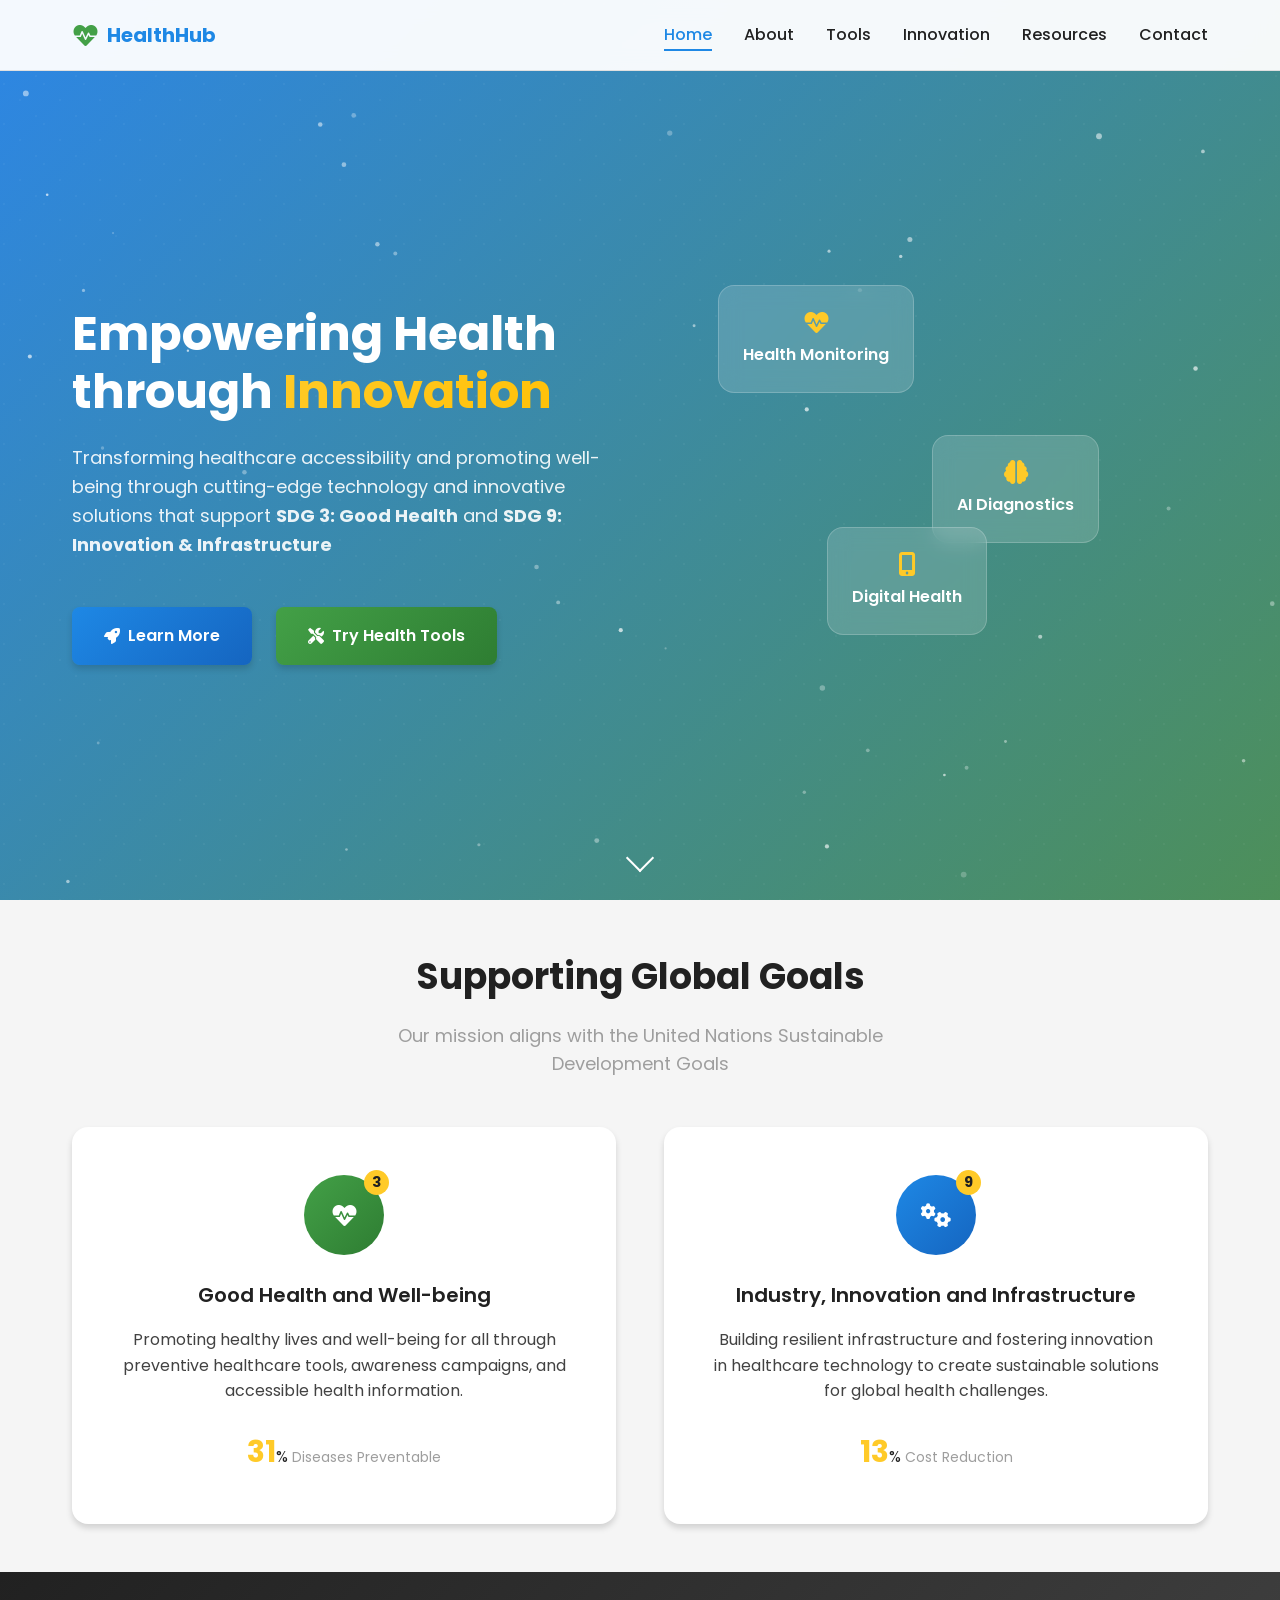
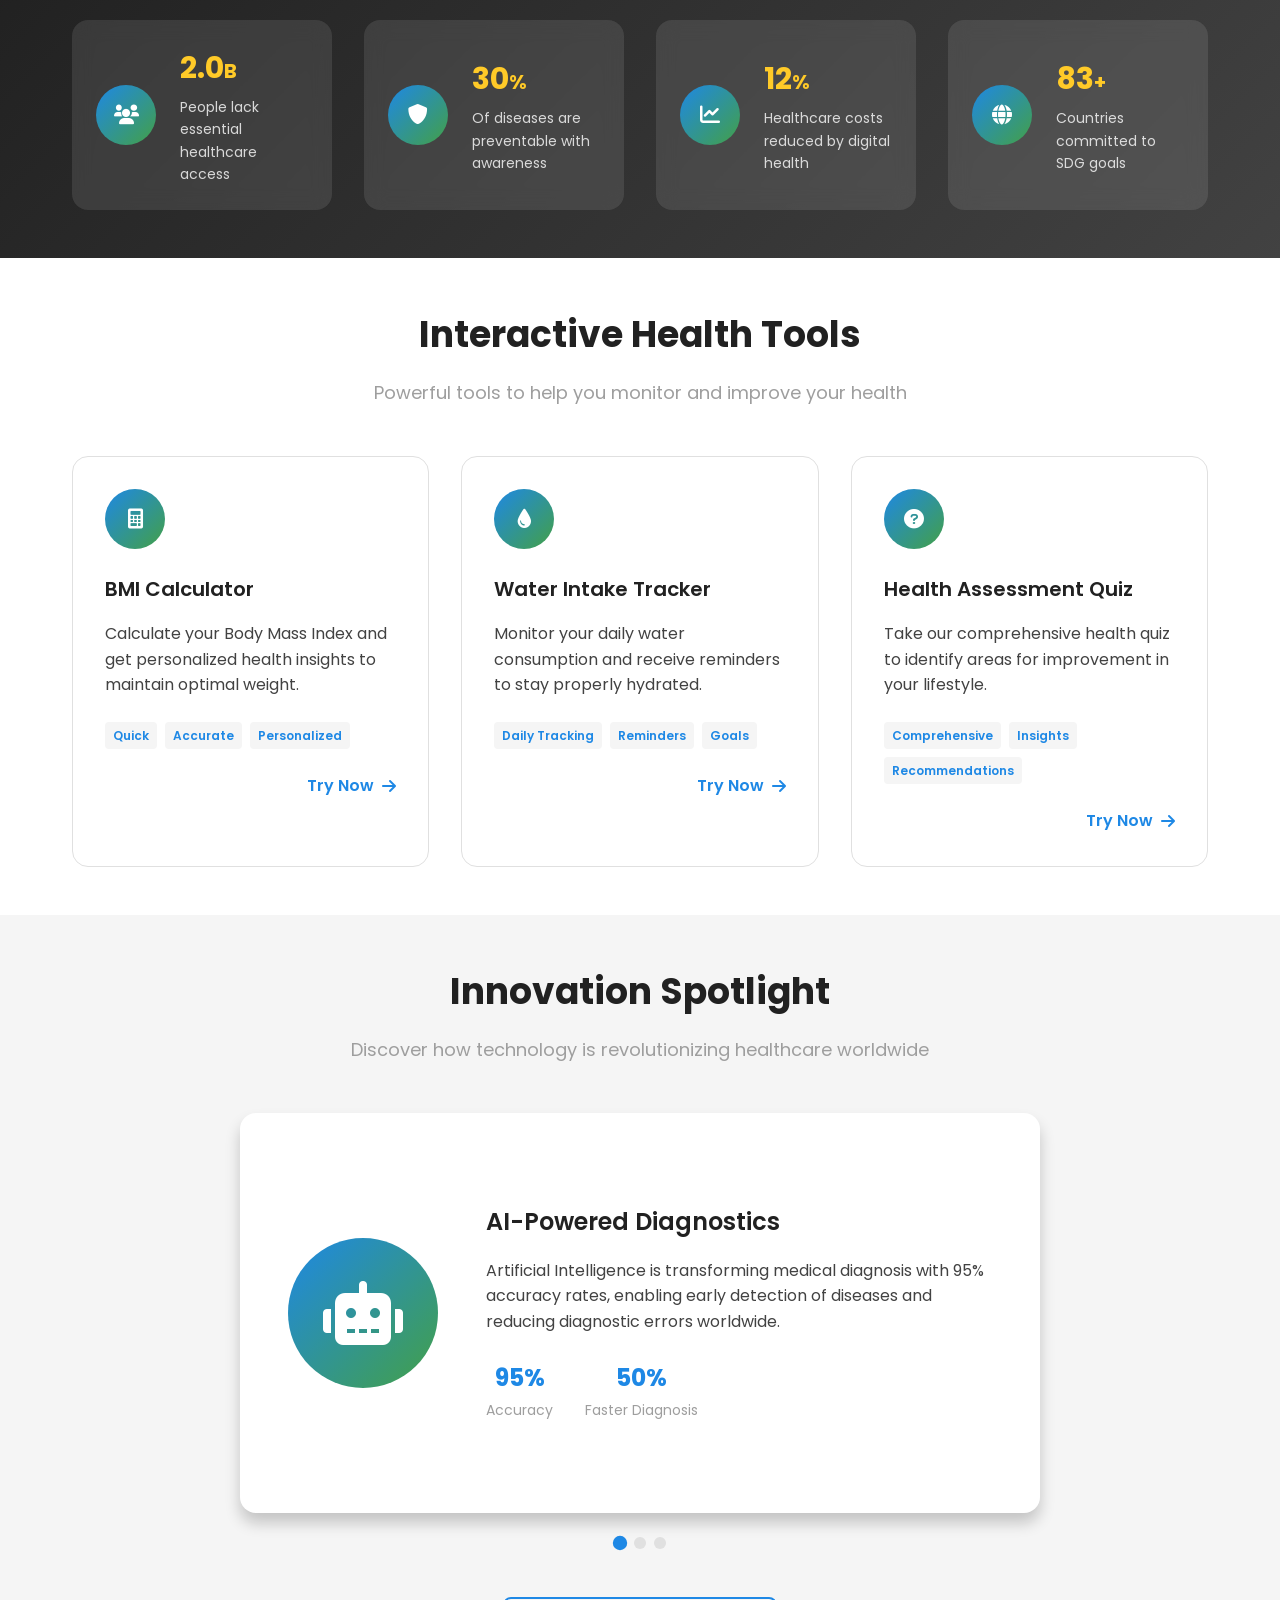
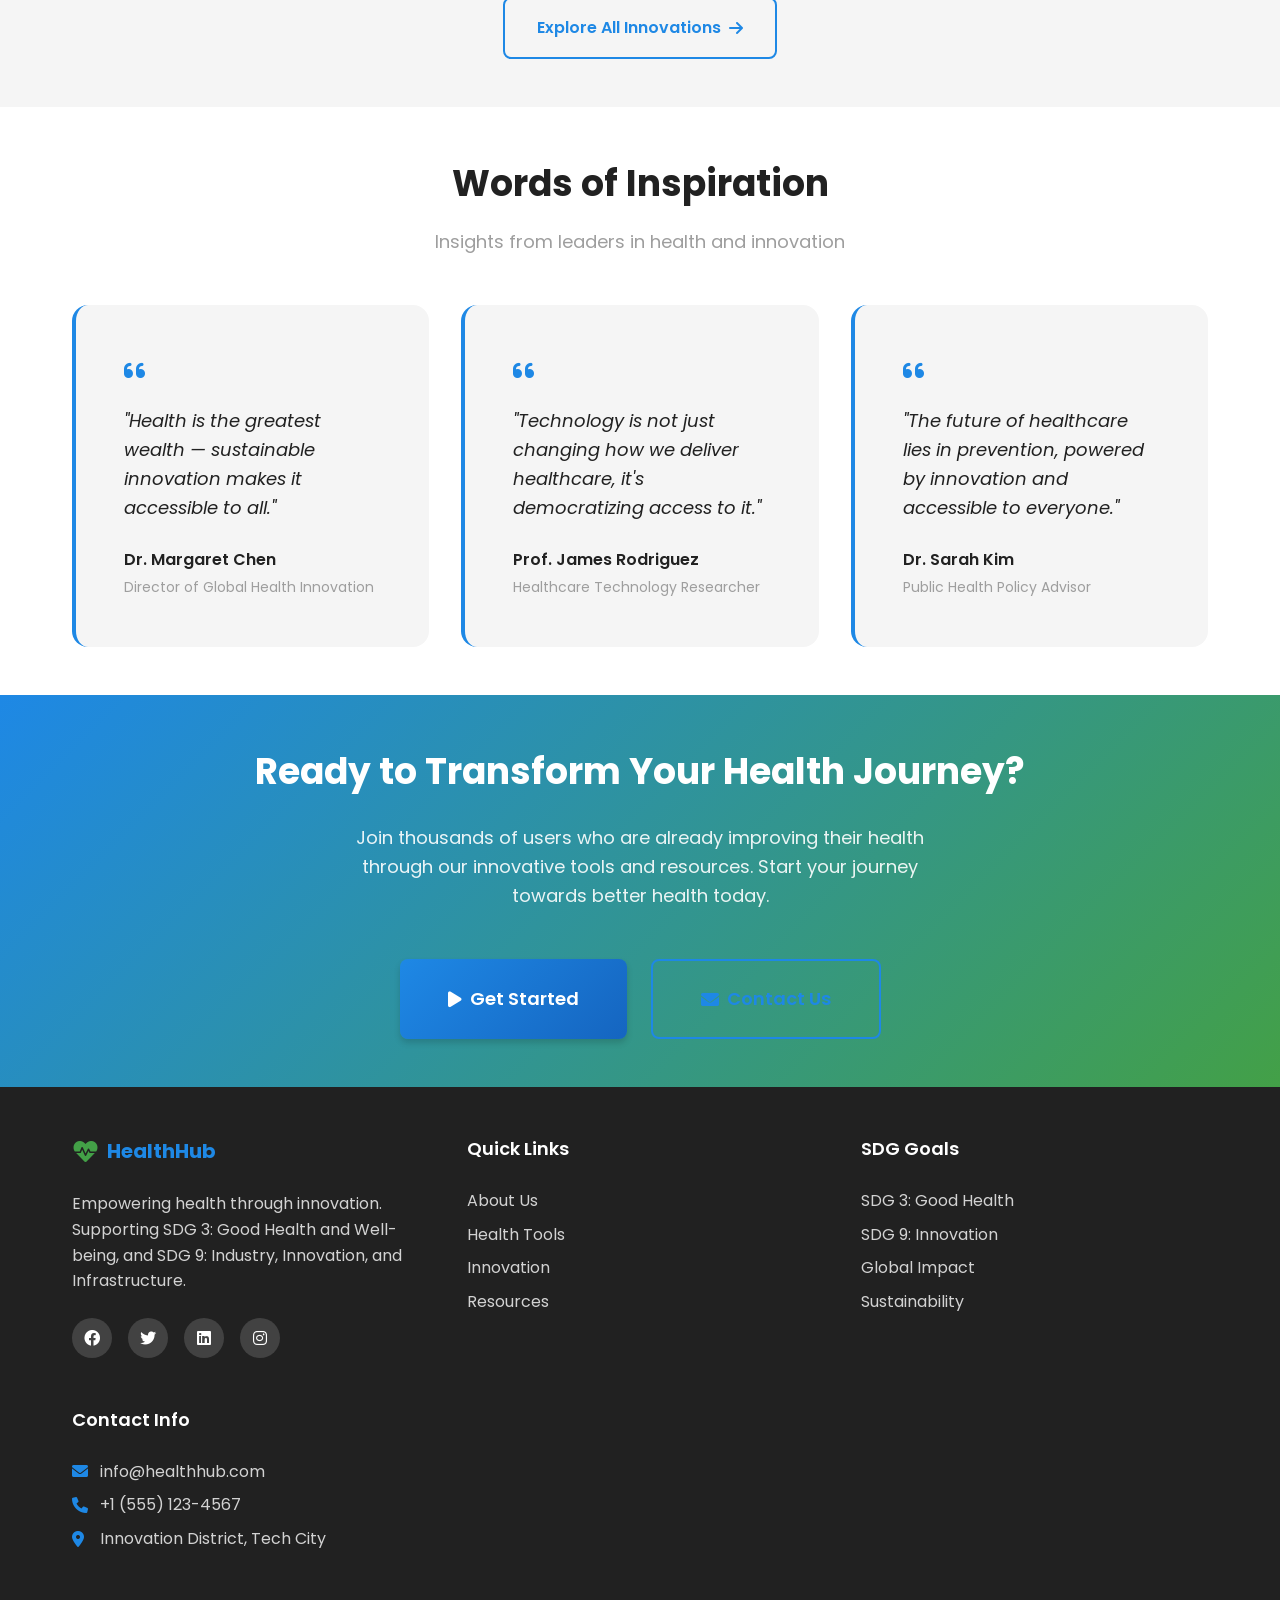
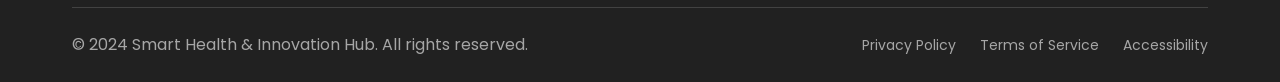
==== index.html @ a835297a "initial commit" ====
<!DOCTYPE html>
<html lang="en">
<head>
    <meta charset="UTF-8">
    <meta name="viewport" content="width=device-width, initial-scale=1.0">
    <title>Smart Health & Innovation Hub - Empowering Health through Innovation</title>
    <link rel="stylesheet" href="style.css">
    <link href="https://fonts.googleapis.com/css2?family=Poppins:wght@300;400;600;700&family=Roboto:wght@300;400;500&display=swap" rel="stylesheet">
    <link rel="stylesheet" href="https://cdnjs.cloudflare.com/ajax/libs/font-awesome/6.0.0/css/all.min.css">
</head>
<body>
    <!-- Navigation -->
    <nav class="navbar" id="navbar">
        <div class="nav-container">
            <div class="nav-logo">
                <i class="fas fa-heartbeat"></i>
                <span>HealthHub</span>
            </div>
            <ul class="nav-menu" id="nav-menu">
                <li><a href="#home" class="nav-link active">Home</a></li>
                <li><a href="about.html" class="nav-link">About</a></li>
                <li><a href="tools.html" class="nav-link">Tools</a></li>
                <li><a href="innovation.html" class="nav-link">Innovation</a></li>
                <li><a href="resources.html" class="nav-link">Resources</a></li>
                <li><a href="contact.html" class="nav-link">Contact</a></li>
            </ul>
            <div class="hamburger" id="hamburger">
                <span></span>
                <span></span>
                <span></span>
            </div>
        </div>
    </nav>

    <!-- Hero Section -->
    <section class="hero" id="home">
        <div class="hero-background">
            <div class="hero-overlay"></div>
        </div>
        <div class="hero-content">
            <div class="container">
                <div class="hero-text">
                    <h1 class="hero-title">
                        <span class="title-line">Empowering Health</span>
                        <span class="title-line">through <span class="highlight">Innovation</span></span>
                    </h1>
                    <p class="hero-subtitle">
                        Transforming healthcare accessibility and promoting well-being through 
                        cutting-edge technology and innovative solutions that support 
                        <strong>SDG 3: Good Health</strong> and <strong>SDG 9: Innovation & Infrastructure</strong>
                    </p>
                    <div class="hero-buttons">
                        <a href="about.html" class="btn btn-primary">
                            <i class="fas fa-rocket"></i>
                            Learn More
                        </a>
                        <a href="tools.html" class="btn btn-secondary">
                            <i class="fas fa-tools"></i>
                            Try Health Tools
                        </a>
                    </div>
                </div>
                <div class="hero-visual">
                    <div class="floating-card card-1">
                        <i class="fas fa-heartbeat"></i>
                        <span>Health Monitoring</span>
                    </div>
                    <div class="floating-card card-2">
                        <i class="fas fa-brain"></i>
                        <span>AI Diagnostics</span>
                    </div>
                    <div class="floating-card card-3">
                        <i class="fas fa-mobile-alt"></i>
                        <span>Digital Health</span>
                    </div>
                </div>
            </div>
        </div>
        <div class="scroll-indicator">
            <div class="scroll-arrow"></div>
        </div>
    </section>

    <!-- SDG Highlight Section -->
    <section class="sdg-section">
        <div class="container">
            <div class="section-header">
                <h2 class="section-title">Supporting Global Goals</h2>
                <p class="section-subtitle">Our mission aligns with the United Nations Sustainable Development Goals</p>
            </div>
            <div class="sdg-grid">
                <div class="sdg-card" data-aos="fade-up">
                    <div class="sdg-icon sdg-3">
                        <i class="fas fa-heartbeat"></i>
                        <span class="sdg-number">3</span>
                    </div>
                    <h3>Good Health and Well-being</h3>
                    <p>Promoting healthy lives and well-being for all through preventive healthcare tools, awareness campaigns, and accessible health information.</p>
                    <div class="sdg-stats">
                        <div class="stat">
                            <span class="stat-number" data-target="70">0</span>%
                            <span class="stat-label">Diseases Preventable</span>
                        </div>
                    </div>
                </div>
                <div class="sdg-card" data-aos="fade-up" data-aos-delay="200">
                    <div class="sdg-icon sdg-9">
                        <i class="fas fa-cogs"></i>
                        <span class="sdg-number">9</span>
                    </div>
                    <h3>Industry, Innovation and Infrastructure</h3>
                    <p>Building resilient infrastructure and fostering innovation in healthcare technology to create sustainable solutions for global health challenges.</p>
                    <div class="sdg-stats">
                        <div class="stat">
                            <span class="stat-number" data-target="30">0</span>%
                            <span class="stat-label">Cost Reduction</span>
                        </div>
                    </div>
                </div>
            </div>
        </div>
    </section>

    <!-- Quick Stats Section -->
    <section class="stats-section">
        <div class="container">
            <div class="stats-grid">
                <div class="stat-item" data-aos="zoom-in">
                    <div class="stat-icon">
                        <i class="fas fa-users"></i>
                    </div>
                    <div class="stat-content">
                        <span class="stat-number" data-target="4.5">0</span><span class="stat-unit">B</span>
                        <p class="stat-description">People lack essential healthcare access</p>
                    </div>
                </div>
                <div class="stat-item" data-aos="zoom-in" data-aos-delay="100">
                    <div class="stat-icon">
                        <i class="fas fa-shield-alt"></i>
                    </div>
                    <div class="stat-content">
                        <span class="stat-number" data-target="70">0</span><span class="stat-unit">%</span>
                        <p class="stat-description">Of diseases are preventable with awareness</p>
                    </div>
                </div>
                <div class="stat-item" data-aos="zoom-in" data-aos-delay="200">
                    <div class="stat-icon">
                        <i class="fas fa-chart-line"></i>
                    </div>
                    <div class="stat-content">
                        <span class="stat-number" data-target="30">0</span><span class="stat-unit">%</span>
                        <p class="stat-description">Healthcare costs reduced by digital health</p>
                    </div>
                </div>
                <div class="stat-item" data-aos="zoom-in" data-aos-delay="300">
                    <div class="stat-icon">
                        <i class="fas fa-globe"></i>
                    </div>
                    <div class="stat-content">
                        <span class="stat-number" data-target="195">0</span><span class="stat-unit">+</span>
                        <p class="stat-description">Countries committed to SDG goals</p>
                    </div>
                </div>
            </div>
        </div>
    </section>

    <!-- Health Tools Preview -->
    <section class="tools-preview">
        <div class="container">
            <div class="section-header">
                <h2 class="section-title">Interactive Health Tools</h2>
                <p class="section-subtitle">Powerful tools to help you monitor and improve your health</p>
            </div>
            <div class="tools-grid">
                <div class="tool-card" data-aos="fade-up">
                    <div class="tool-icon">
                        <i class="fas fa-calculator"></i>
                    </div>
                    <div class="tool-content">
                        <h3>BMI Calculator</h3>
                        <p>Calculate your Body Mass Index and get personalized health insights to maintain optimal weight.</p>
                        <div class="tool-features">
                            <span class="feature-tag">Quick</span>
                            <span class="feature-tag">Accurate</span>
                            <span class="feature-tag">Personalized</span>
                        </div>
                    </div>
                    <div class="tool-action">
                        <a href="tools.html#bmi" class="btn-tool">Try Now <i class="fas fa-arrow-right"></i></a>
                    </div>
                </div>
                <div class="tool-card" data-aos="fade-up" data-aos-delay="200">
                    <div class="tool-icon">
                        <i class="fas fa-tint"></i>
                    </div>
                    <div class="tool-content">
                        <h3>Water Intake Tracker</h3>
                        <p>Monitor your daily water consumption and receive reminders to stay properly hydrated.</p>
                        <div class="tool-features">
                            <span class="feature-tag">Daily Tracking</span>
                            <span class="feature-tag">Reminders</span>
                            <span class="feature-tag">Goals</span>
                        </div>
                    </div>
                    <div class="tool-action">
                        <a href="tools.html#water" class="btn-tool">Try Now <i class="fas fa-arrow-right"></i></a>
                    </div>
                </div>
                <div class="tool-card" data-aos="fade-up" data-aos-delay="400">
                    <div class="tool-icon">
                        <i class="fas fa-question-circle"></i>
                    </div>
                    <div class="tool-content">
                        <h3>Health Assessment Quiz</h3>
                        <p>Take our comprehensive health quiz to identify areas for improvement in your lifestyle.</p>
                        <div class="tool-features">
                            <span class="feature-tag">Comprehensive</span>
                            <span class="feature-tag">Insights</span>
                            <span class="feature-tag">Recommendations</span>
                        </div>
                    </div>
                    <div class="tool-action">
                        <a href="tools.html#quiz" class="btn-tool">Try Now <i class="fas fa-arrow-right"></i></a>
                    </div>
                </div>
            </div>
        </div>
    </section>

    <!-- Innovation Spotlight -->
    <section class="innovation-spotlight">
        <div class="container">
            <div class="section-header">
                <h2 class="section-title">Innovation Spotlight</h2>
                <p class="section-subtitle">Discover how technology is revolutionizing healthcare worldwide</p>
            </div>
            <div class="innovation-slider">
                <div class="slider-container">
                    <div class="innovation-slide active" data-slide="0">
                        <div class="slide-content">
                            <div class="slide-image">
                                <i class="fas fa-robot"></i>
                            </div>
                            <div class="slide-text">
                                <h3>AI-Powered Diagnostics</h3>
                                <p>Artificial Intelligence is transforming medical diagnosis with 95% accuracy rates, enabling early detection of diseases and reducing diagnostic errors worldwide.</p>
                                <div class="slide-stats">
                                    <div class="slide-stat">
                                        <span>95%</span>
                                        <label>Accuracy</label>
                                    </div>
                                    <div class="slide-stat">
                                        <span>50%</span>
                                        <label>Faster Diagnosis</label>
                                    </div>
                                </div>
                            </div>
                        </div>
                    </div>
                    <div class="innovation-slide" data-slide="1">
                        <div class="slide-content">
                            <div class="slide-image">
                                <i class="fas fa-heartbeat"></i>
                            </div>
                            <div class="slide-text">
                                <h3>Wearable Health Technology</h3>
                                <p>Smart wearables monitor vital signs 24/7, providing real-time health data and enabling preventive care through continuous monitoring and alerts.</p>
                                <div class="slide-stats">
                                    <div class="slide-stat">
                                        <span>24/7</span>
                                        <label>Monitoring</label>
                                    </div>
                                    <div class="slide-stat">
                                        <span>40%</span>
                                        <label>Early Detection</label>
                                    </div>
                                </div>
                            </div>
                        </div>
                    </div>
                    <div class="innovation-slide" data-slide="2">
                        <div class="slide-content">
                            <div class="slide-image">
                                <i class="fas fa-hospital"></i>
                            </div>
                            <div class="slide-text">
                                <h3>Smart Hospital Systems</h3>
                                <p>IoT-enabled hospitals optimize patient care, reduce wait times by 60%, and improve resource allocation through intelligent automation and data analytics.</p>
                                <div class="slide-stats">
                                    <div class="slide-stat">
                                        <span>60%</span>
                                        <label>Reduced Wait Time</label>
                                    </div>
                                    <div class="slide-stat">
                                        <span>35%</span>
                                        <label>Better Efficiency</label>
                                    </div>
                                </div>
                            </div>
                        </div>
                    </div>
                </div>
                <div class="slider-controls">
                    <button class="slider-btn active" data-slide="0"></button>
                    <button class="slider-btn" data-slide="1"></button>
                    <button class="slider-btn" data-slide="2"></button>
                </div>
            </div>
            <div class="innovation-cta">
                <a href="innovation.html" class="btn btn-outline">
                    Explore All Innovations <i class="fas fa-arrow-right"></i>
                </a>
            </div>
        </div>
    </section>

    <!-- Testimonials Section -->
    <section class="testimonials">
        <div class="container">
            <div class="section-header">
                <h2 class="section-title">Words of Inspiration</h2>
                <p class="section-subtitle">Insights from leaders in health and innovation</p>
            </div>
            <div class="testimonials-grid">
                <div class="testimonial-card" data-aos="fade-up">
                    <div class="quote-icon">
                        <i class="fas fa-quote-left"></i>
                    </div>
                    <blockquote>
                        "Health is the greatest wealth — sustainable innovation makes it accessible to all."
                    </blockquote>
                    <div class="author">
                        <div class="author-info">
                            <h4>Dr. Margaret Chen</h4>
                            <p>Director of Global Health Innovation</p>
                        </div>
                    </div>
                </div>
                <div class="testimonial-card" data-aos="fade-up" data-aos-delay="200">
                    <div class="quote-icon">
                        <i class="fas fa-quote-left"></i>
                    </div>
                    <blockquote>
                        "Technology is not just changing how we deliver healthcare, it's democratizing access to it."
                    </blockquote>
                    <div class="author">
                        <div class="author-info">
                            <h4>Prof. James Rodriguez</h4>
                            <p>Healthcare Technology Researcher</p>
                        </div>
                    </div>
                </div>
                <div class="testimonial-card" data-aos="fade-up" data-aos-delay="400">
                    <div class="quote-icon">
                        <i class="fas fa-quote-left"></i>
                    </div>
                    <blockquote>
                        "The future of healthcare lies in prevention, powered by innovation and accessible to everyone."
                    </blockquote>
                    <div class="author">
                        <div class="author-info">
                            <h4>Dr. Sarah Kim</h4>
                            <p>Public Health Policy Advisor</p>
                        </div>
                    </div>
                </div>
            </div>
        </div>
    </section>

    <!-- Call to Action Section -->
    <section class="cta-section">
        <div class="container">
            <div class="cta-content">
                <h2>Ready to Transform Your Health Journey?</h2>
                <p>Join thousands of users who are already improving their health through our innovative tools and resources. Start your journey towards better health today.</p>
                <div class="cta-buttons">
                    <a href="tools.html" class="btn btn-primary btn-lg">
                        <i class="fas fa-play"></i>
                        Get Started
                    </a>
                    <a href="contact.html" class="btn btn-outline btn-lg">
                        <i class="fas fa-envelope"></i>
                        Contact Us
                    </a>
                </div>
            </div>
        </div>
    </section>

    <!-- Footer -->
    <footer class="footer">
        <div class="container">
            <div class="footer-content">
                <div class="footer-section">
                    <div class="footer-logo">
                        <i class="fas fa-heartbeat"></i>
                        <span>HealthHub</span>
                    </div>
                    <p class="footer-description">
                        Empowering health through innovation. Supporting SDG 3: Good Health and Well-being, 
                        and SDG 9: Industry, Innovation, and Infrastructure.
                    </p>
                    <div class="social-links">
                        <a href="#" class="social-link"><i class="fab fa-facebook"></i></a>
                        <a href="#" class="social-link"><i class="fab fa-twitter"></i></a>
                        <a href="#" class="social-link"><i class="fab fa-linkedin"></i></a>
                        <a href="#" class="social-link"><i class="fab fa-instagram"></i></a>
                    </div>
                </div>
                <div class="footer-section">
                    <h3>Quick Links</h3>
                    <ul class="footer-links">
                        <li><a href="about.html">About Us</a></li>
                        <li><a href="tools.html">Health Tools</a></li>
                        <li><a href="innovation.html">Innovation</a></li>
                        <li><a href="resources.html">Resources</a></li>
                    </ul>
                </div>
                <div class="footer-section">
                    <h3>SDG Goals</h3>
                    <ul class="footer-links">
                        <li><a href="#">SDG 3: Good Health</a></li>
                        <li><a href="#">SDG 9: Innovation</a></li>
                        <li><a href="#">Global Impact</a></li>
                        <li><a href="#">Sustainability</a></li>
                    </ul>
                </div>
                <div class="footer-section">
                    <h3>Contact Info</h3>
                    <div class="contact-info">
                        <p><i class="fas fa-envelope"></i> info@healthhub.com</p>
                        <p><i class="fas fa-phone"></i> +1 (555) 123-4567</p>
                        <p><i class="fas fa-map-marker-alt"></i> Innovation District, Tech City</p>
                    </div>
                </div>
            </div>
            <div class="footer-bottom">
                <div class="footer-bottom-content">
                    <p>&copy; 2024 Smart Health & Innovation Hub. All rights reserved.</p>
                    <div class="footer-bottom-links">
                        <a href="#">Privacy Policy</a>
                        <a href="#">Terms of Service</a>
                        <a href="#">Accessibility</a>
                    </div>
                </div>
            </div>
        </div>
    </footer>

    <script src="script.js"></script>
</body>
</html>
---- style.css ----
:root {
  /* Colors */
  --color-primary: #1e88e5;   
  --color-secondary: #43a047; 
  --color-accent: #ffca28;    
  --color-dark: #212121;      
  --color-light: #f5f5f5;     
  --color-white: #ffffff;
  --color-gray: #9e9e9e;
  --color-gray-light: #e0e0e0;
  --color-gray-dark: #424242;

  /* Typography */
  --font-primary: 'Poppins', sans-serif;
  --font-secondary: 'Roboto', sans-serif;

  /* Font Sizes */
  --text-xs: 0.75rem;
  --text-sm: 0.875rem;
  --text-base: 1rem;
  --text-lg: 1.125rem;
  --text-xl: 1.25rem;
  --text-2xl: 1.5rem;
  --text-3xl: 1.875rem;
  --text-4xl: 2.25rem;
  --text-5xl: 3rem;

  /* Spacing */
  --space-xs: 0.25rem;
  --space-sm: 0.5rem;
  --space-md: 1rem;
  --space-lg: 1.5rem;
  --space-xl: 2rem;
  --space-2xl: 3rem;

  /* Radius */
  --radius-sm: 4px;
  --radius-md: 8px;
  --radius-lg: 16px;
  --radius-full: 50%;

  /* Shadows */
  --shadow-sm: 0 1px 3px rgba(0, 0, 0, 0.1);
  --shadow-md: 0 4px 6px rgba(0, 0, 0, 0.15);
  --shadow-lg: 0 10px 15px rgba(0, 0, 0, 0.2);
  --shadow-xl: 0 20px 25px rgba(0, 0, 0, 0.25);

  /* Transitions */
  --transition-fast: 0.2s ease-in-out;
  --transition-slow: 0.4s ease-in-out;

  /* Container Width */
  --container-width: 1200px;
}

* {
  margin: 0;
  padding: 0;
  box-sizing: border-box;
}

body {
  font-family: var(--font-primary);
  font-size: var(--text-base);
  line-height: 1.6;
  color: var(--color-dark);
  overflow-x: hidden;
}

.container {
  max-width: var(--container-width);
  margin: 0 auto;
  padding: 0 var(--space-xl);
}

/* Utility Classes */
.btn {
  display: inline-flex;
  align-items: center;
  gap: var(--space-sm);
  padding: var(--space-md) var(--space-xl);
  border: none;
  border-radius: var(--radius-md);
  font-family: var(--font-primary);
  font-weight: 600;
  text-decoration: none;
  cursor: pointer;
  transition: all var(--transition-fast);
  position: relative;
  overflow: hidden;
}

.btn::before {
  content: '';
  position: absolute;
  top: 0;
  left: -100%;
  width: 100%;
  height: 100%;
  background: linear-gradient(90deg, transparent, rgba(255, 255, 255, 0.2), transparent);
  transition: left 0.6s;
}

.btn:hover::before {
  left: 100%;
}

.btn-primary {
  background: linear-gradient(135deg, var(--color-primary), #1565c0);
  color: var(--color-white);
  box-shadow: var(--shadow-md);
}

.btn-primary:hover {
  transform: translateY(-2px);
  box-shadow: var(--shadow-lg);
}

.btn-secondary {
  background: linear-gradient(135deg, var(--color-secondary), #2e7d32);
  color: var(--color-white);
  box-shadow: var(--shadow-md);
}

.btn-secondary:hover {
  transform: translateY(-2px);
  box-shadow: var(--shadow-lg);
}

.btn-outline {
  background: transparent;
  color: var(--color-primary);
  border: 2px solid var(--color-primary);
}

.btn-outline:hover {
  background: var(--color-primary);
  color: var(--color-white);
  transform: translateY(-2px);
}

.btn-lg {
  padding: var(--space-lg) var(--space-2xl);
  font-size: var(--text-lg);
}

/* Navigation */
.navbar {
  position: fixed;
  top: 0;
  left: 0;
  width: 100%;
  background: rgba(255, 255, 255, 0.95);
  backdrop-filter: blur(10px);
  border-bottom: 1px solid var(--color-gray-light);
  z-index: 1000;
  transition: all var(--transition-fast);
}

.navbar.scrolled {
  background: rgba(255, 255, 255, 0.98);
  box-shadow: var(--shadow-sm);
}

.nav-container {
  max-width: var(--container-width);
  margin: 0 auto;
  padding: 0 var(--space-xl);
  display: flex;
  justify-content: space-between;
  align-items: center;
  height: 70px;
}

.nav-logo {
  display: flex;
  align-items: center;
  gap: var(--space-sm);
  font-size: var(--text-xl);
  font-weight: 700;
  color: var(--color-primary);
}

.nav-logo i {
  font-size: var(--text-2xl);
  color: var(--color-secondary);
}

.nav-menu {
  display: flex;
  list-style: none;
  gap: var(--space-xl);
}

.nav-link {
  text-decoration: none;
  color: var(--color-dark);
  font-weight: 500;
  position: relative;
  transition: color var(--transition-fast);
}

.nav-link::after {
  content: '';
  position: absolute;
  bottom: -5px;
  left: 0;
  width: 0;
  height: 2px;
  background: var(--color-primary);
  transition: width var(--transition-fast);
}

.nav-link:hover,
.nav-link.active {
  color: var(--color-primary);
}

.nav-link:hover::after,
.nav-link.active::after {
  width: 100%;
}

.hamburger {
  display: none;
  flex-direction: column;
  cursor: pointer;
  gap: 4px;
}

.hamburger span {
  width: 25px;
  height: 3px;
  background: var(--color-dark);
  transition: all var(--transition-fast);
}

/* Hero Section */
.hero {
  position: relative;
  min-height: 100vh;
  display: flex;
  align-items: center;
  overflow: hidden;
}

.hero-background {
  position: absolute;
  top: 0;
  left: 0;
  width: 100%;
  height: 100%;
  background: linear-gradient(135deg, #667eea 0%, #764ba2 100%);
  z-index: -2;
}

.hero-background::after {
  content: '';
  position: absolute;
  top: 0;
  left: 0;
  width: 100%;
  height: 100%;
  background: url('data:image/svg+xml,<svg width="40" height="40" viewBox="0 0 40 40" xmlns="http://www.w3.org/2000/svg"><g fill="rgba(255,255,255,0.05)" fill-rule="evenodd"><circle cx="4" cy="4" r="1"/><circle cx="20" cy="20" r="1"/><circle cx="36" cy="36" r="1"/></g></svg>');
}

.hero-overlay {
  position: absolute;
  top: 0;
  left: 0;
  width: 100%;
  height: 100%;
  background: linear-gradient(135deg, rgba(30, 136, 229, 0.8), rgba(67, 160, 71, 0.8));
  z-index: -1;
}

.hero-content {
  width: 100%;
  padding-top: 70px;
}

.hero-content .container {
  display: grid;
  grid-template-columns: 1fr 1fr;
  gap: var(--space-2xl);
  align-items: center;
}

.hero-title {
  font-size: var(--text-5xl);
  font-weight: 700;
  color: var(--color-white);
  margin-bottom: var(--space-lg);
  line-height: 1.2;
}

.title-line {
  display: block;
  opacity: 0;
  animation: slideInUp 0.8s ease-out forwards;
}

.title-line:nth-child(2) {
  animation-delay: 0.3s;
}

.highlight {
  background: linear-gradient(135deg, var(--color-accent), #ffc107);
  -webkit-background-clip: text;
  -webkit-text-fill-color: transparent;
  background-clip: text;
}

.hero-subtitle {
  font-size: var(--text-lg);
  color: rgba(255, 255, 255, 0.9);
  margin-bottom: var(--space-2xl);
  opacity: 0;
  animation: slideInUp 0.8s ease-out 0.6s forwards;
}

.hero-buttons {
  display: flex;
  gap: var(--space-lg);
  opacity: 0;
  animation: slideInUp 0.8s ease-out 0.9s forwards;
}

.hero-visual {
  position: relative;
  height: 500px;
}

.floating-card {
  position: absolute;
  background: rgba(255, 255, 255, 0.15);
  backdrop-filter: blur(10px);
  border: 1px solid rgba(255, 255, 255, 0.2);
  border-radius: var(--radius-lg);
  padding: var(--space-lg);
  display: flex;
  flex-direction: column;
  align-items: center;
  gap: var(--space-sm);
  color: var(--color-white);
  font-weight: 600;
  animation: float 3s ease-in-out infinite;
}

.floating-card i {
  font-size: var(--text-2xl);
  color: var(--color-accent);
}

.card-1 {
  top: 10%;
  left: 10%;
  animation-delay: 0s;
}

.card-2 {
  top: 40%;
  right: 20%;
  animation-delay: 1s;
}

.card-3 {
  bottom: 20%;
  left: 30%;
  animation-delay: 2s;
}

.scroll-indicator {
  position: absolute;
  bottom: var(--space-xl);
  left: 50%;
  transform: translateX(-50%);
  animation: bounce 2s infinite;
}

.scroll-arrow {
  width: 20px;
  height: 20px;
  border: 2px solid var(--color-white);
  border-top: none;
  border-left: none;
  transform: rotate(45deg);
}

/* Section Styles */
.section-header {
  text-align: center;
  margin-bottom: var(--space-2xl);
}

.section-title {
  font-size: var(--text-4xl);
  font-weight: 700;
  color: var(--color-dark);
  margin-bottom: var(--space-md);
}

.section-subtitle {
  font-size: var(--text-lg);
  color: var(--color-gray);
  max-width: 600px;
  margin: 0 auto;
}

/* SDG Section */
.sdg-section {
  padding: var(--space-2xl) 0;
  background: var(--color-light);
}

.sdg-grid {
  display: grid;
  grid-template-columns: repeat(auto-fit, minmax(400px, 1fr));
  gap: var(--space-2xl);
}

.sdg-card {
  background: var(--color-white);
  padding: var(--space-2xl);
  border-radius: var(--radius-lg);
  box-shadow: var(--shadow-md);
  text-align: center;
  transition: all var(--transition-fast);
}

.sdg-card:hover {
  transform: translateY(-5px);
  box-shadow: var(--shadow-lg);
}

.sdg-icon {
  position: relative;
  width: 80px;
  height: 80px;
  margin: 0 auto var(--space-lg);
  border-radius: var(--radius-full);
  display: flex;
  align-items: center;
  justify-content: center;
  font-size: var(--text-2xl);
  color: var(--color-white);
}

.sdg-3 {
  background: linear-gradient(135deg, var(--color-secondary), #2e7d32);
}

.sdg-9 {
  background: linear-gradient(135deg, var(--color-primary), #1565c0);
}

.sdg-number {
  position: absolute;
  top: -5px;
  right: -5px;
  background: var(--color-accent);
  color: var(--color-dark);
  width: 25px;
  height: 25px;
  border-radius: var(--radius-full);
  display: flex;
  align-items: center;
  justify-content: center;
  font-size: var(--text-sm);
  font-weight: 700;
}

.sdg-card h3 {
  font-size: var(--text-xl);
  font-weight: 600;
  margin-bottom: var(--space-md);
  color: var(--color-dark);
}

.sdg-card p {
  color: var(--color-gray-dark);
  margin-bottom: var(--space-lg);
}

.sdg-stats {
  display: flex;
  justify-content: center;
}

.stat {
  text-align: center;
}

.stat-number {
  display: block;
  font-size: var(--text-3xl);
  font-weight: 700;
  color: var(--color-primary);
}

.stat-label {
  font-size: var(--text-sm);
  color: var(--color-gray);
}

/* Stats Section */
.stats-section {
  padding: var(--space-2xl) 0;
  background: linear-gradient(135deg, var(--color-dark), var(--color-gray-dark));
  color: var(--color-white);
}

.stats-grid {
  display: grid;
  grid-template-columns: repeat(auto-fit, minmax(250px, 1fr));
  gap: var(--space-xl);
}

.stat-item {
  display: flex;
  align-items: center;
  gap: var(--space-lg);
  padding: var(--space-lg);
  background: rgba(255, 255, 255, 0.1);
  border-radius: var(--radius-lg);
  backdrop-filter: blur(10px);
}

.stat-icon {
  width: 60px;
  height: 60px;
  background: linear-gradient(135deg, var(--color-primary), var(--color-secondary));
  border-radius: var(--radius-full);
  display: flex;
  align-items: center;
  justify-content: center;
  font-size: var(--text-xl);
  color: var(--color-white);
}

.stat-content {
  flex: 1;
}

.stat-number {
  font-size: var(--text-3xl);
  font-weight: 700;
  color: var(--color-accent);
  display: inline-block;
}

.stat-unit {
  font-size: var(--text-xl);
  font-weight: 700;
  color: var(--color-accent);
}

.stat-description {
  font-size: var(--text-sm);
  color: rgba(255, 255, 255, 0.8);
  margin-top: var(--space-xs);
}

/* Tools Preview */
.tools-preview {
  padding: var(--space-2xl) 0;
  background: var(--color-white);
}

.tools-grid {
  display: grid;
  grid-template-columns: repeat(auto-fit, minmax(350px, 1fr));
  gap: var(--space-xl);
}

.tool-card {
  background: var(--color-white);
  border: 1px solid var(--color-gray-light);
  border-radius: var(--radius-lg);
  padding: var(--space-xl);
  transition: all var(--transition-fast);
  position: relative;
  overflow: hidden;
}

.tool-card::before {
  content: '';
  position: absolute;
  top: 0;
  left: -100%;
  width: 100%;
  height: 4px;
  background: linear-gradient(135deg, var(--color-primary), var(--color-secondary));
  transition: left var(--transition-slow);
}

.tool-card:hover::before {
  left: 0;
}

.tool-card:hover {
  transform: translateY(-5px);
  box-shadow: var(--shadow-lg);
  border-color: var(--color-primary);
}

.tool-icon {
  width: 60px;
  height: 60px;
  background: linear-gradient(135deg, var(--color-primary), var(--color-secondary));
  border-radius: var(--radius-full);
  display: flex;
  align-items: center;
  justify-content: center;
  font-size: var(--text-xl);
  color: var(--color-white);
  margin-bottom: var(--space-lg);
}

.tool-content h3 {
  font-size: var(--text-xl);
  font-weight: 600;
  margin-bottom: var(--space-md);
  color: var(--color-dark);
}

.tool-content p {
  color: var(--color-gray-dark);
  margin-bottom: var(--space-lg);
  line-height: 1.6;
}

.tool-features {
  display: flex;
  flex-wrap: wrap;
  gap: var(--space-sm);
  margin-bottom: var(--space-lg);
}

.feature-tag {
  background: var(--color-light);
  color: var(--color-primary);
  padding: var(--space-xs) var(--space-sm);
  border-radius: var(--radius-sm);
  font-size: var(--text-xs);
  font-weight: 600;
}

.tool-action {
  display: flex;
  justify-content: flex-end;
}

.btn-tool {
  background: transparent;
  color: var(--color-primary);
  border: none;
  font-weight: 600;
  cursor: pointer;
  text-decoration: none;
  display: flex;
  align-items: center;
  gap: var(--space-sm);
  transition: all var(--transition-fast);
}

.btn-tool:hover {
  color: var(--color-secondary);
  transform: translateX(5px);
}

/* Innovation Spotlight */
.innovation-spotlight {
  padding: var(--space-2xl) 0;
  background: var(--color-light);
}

.innovation-slider {
  max-width: 800px;
  margin: 0 auto;
  position: relative;
}

.slider-container {
  position: relative;
  height: 400px;
  overflow: hidden;
  border-radius: var(--radius-lg);
  background: var(--color-white);
  box-shadow: var(--shadow-lg);
}

.innovation-slide {
  position: absolute;
  top: 0;
  left: 0;
  width: 100%;
  height: 100%;
  opacity: 0;
  transform: translateX(100%);
  transition: all var(--transition-slow);
  padding: var(--space-2xl);
}

.innovation-slide.active {
  opacity: 1;
  transform: translateX(0);
}

.slide-content {
  display: flex;
  align-items: center;
  gap: var(--space-2xl);
  height: 100%;
}

.slide-image {
  width: 150px;
  height: 150px;
  background: linear-gradient(135deg, var(--color-primary), var(--color-secondary));
  border-radius: var(--radius-full);
  display: flex;
  align-items: center;
  justify-content: center;
  font-size: 4rem;
  color: var(--color-white);
  flex-shrink: 0;
}

.slide-text {
  flex: 1;
}

.slide-text h3 {
  font-size: var(--text-2xl);
  font-weight: 600;
  margin-bottom: var(--space-md);
  color: var(--color-dark);
}

.slide-text p {
  color: var(--color-gray-dark);
  margin-bottom: var(--space-lg);
  line-height: 1.6;
}

.slide-stats {
  display: flex;
  gap: var(--space-xl);
}

.slide-stat {
  text-align: center;
}

.slide-stat span {
  display: block;
  font-size: var(--text-2xl);
  font-weight: 700;
  color: var(--color-primary);
}

.slide-stat label {
  font-size: var(--text-sm);
  color: var(--color-gray);
}

.slider-controls {
  display: flex;
  justify-content: center;
  gap: var(--space-sm);
  margin-top: var(--space-lg);
}

.slider-btn {
  width: 12px;
  height: 12px;
  border: none;
  border-radius: var(--radius-full);
  background: var(--color-gray-light);
  cursor: pointer;
  transition: all var(--transition-fast);
}

.slider-btn.active {
  background: var(--color-primary);
  transform: scale(1.2);
}

.innovation-cta {
  text-align: center;
  margin-top: var(--space-2xl);
}

/* Testimonials */
.testimonials {
  padding: var(--space-2xl) 0;
  background: var(--color-white);
}

.testimonials-grid {
  display: grid;
  grid-template-columns: repeat(auto-fit, minmax(350px, 1fr));
  gap: var(--space-xl);
}

.testimonial-card {
  background: var(--color-light);
  padding: var(--space-2xl);
  border-radius: var(--radius-lg);
  position: relative;
  border-left: 4px solid var(--color-primary);
}

.quote-icon {
  color: var(--color-primary);
  font-size: var(--text-2xl);
  margin-bottom: var(--space-md);
}

.testimonial-card blockquote {
  font-size: var(--text-lg);
  font-style: italic;
  color: var(--color-dark);
  margin-bottom: var(--space-lg);
  line-height: 1.6;
}

.author {
  display: flex;
  align-items: center;
  gap: var(--space-md);
}

.author-info h4 {
  font-size: var(--text-base);
  font-weight: 600;
  color: var(--color-dark);
  margin-bottom: var(--space-xs);
}

.author-info p {
  font-size: var(--text-sm);
  color: var(--color-gray);
}

/* CTA Section */
.cta-section {
  padding: var(--space-2xl) 0;
  background: linear-gradient(135deg, var(--color-primary), var(--color-secondary));
  color: var(--color-white);
  text-align: center;
}

.cta-content h2 {
  font-size: var(--text-4xl);
  font-weight: 700;
  margin-bottom: var(--space-lg);
}

.cta-content p {
  font-size: var(--text-lg);
  margin-bottom: var(--space-2xl);
  max-width: 600px;
  margin-left: auto;
  margin-right: auto;
  opacity: 0.9;
}

.cta-buttons {
  display: flex;
  justify-content: center;
  gap: var(--space-lg);
  flex-wrap: wrap;
}

/* Footer */
.footer {
  background: var(--color-dark);
  color: var(--color-white);
  padding: var(--space-2xl) 0 var(--space-lg) 0;
}

.footer-content {
  display: grid;
  grid-template-columns: repeat(auto-fit, minmax(250px, 1fr));
  gap: var(--space-2xl);
  margin-bottom: var(--space-2xl);
}

.footer-section h3 {
  font-size: var(--text-lg);
  font-weight: 600;
  margin-bottom: var(--space-lg);
  color: var(--color-white);
}

.footer-logo {
  display: flex;
  align-items: center;
  gap: var(--space-sm);
  font-size: var(--text-xl);
  font-weight: 700;
  color: var(--color-primary);
  margin-bottom: var(--space-lg);
}

.footer-logo i {
  font-size: var(--text-2xl);
  color: var(--color-secondary);
}

.footer-description {
  color: rgba(255, 255, 255, 0.8);
  margin-bottom: var(--space-lg);
  line-height: 1.6;
}

.social-links {
  display: flex;
  gap: var(--space-md);
}

.social-link {
  width: 40px;
  height: 40px;
  background: var(--color-gray-dark);
  border-radius: var(--radius-full);
  display: flex;
  align-items: center;
  justify-content: center;
  color: var(--color-white);
  text-decoration: none;
  transition: all var(--transition-fast);
}

.social-link:hover {
  background: var(--color-primary);
  transform: translateY(-2px);
}

.footer-links {
  list-style: none;
}

.footer-links li {
  margin-bottom: var(--space-sm);
}

.footer-links a {
  color: rgba(255, 255, 255, 0.8);
  text-decoration: none;
  transition: color var(--transition-fast);
}

.footer-links a:hover {
  color: var(--color-primary);
}

.contact-info p {
  display: flex;
  align-items: center;
  gap: var(--space-sm);
  color: rgba(255, 255, 255, 0.8);
  margin-bottom: var(--space-sm);
}

.contact-info i {
  color: var(--color-primary);
  width: 20px;
}

.footer-bottom {
  border-top: 1px solid var(--color-gray-dark);
  padding-top: var(--space-lg);
}

.footer-bottom-content {
  display: flex;
  justify-content: space-between;
  align-items: center;
  flex-wrap: wrap;
  gap: var(--space-lg);
}

.footer-bottom p {
  color: rgba(255, 255, 255, 0.6);
}

.footer-bottom-links {
  display: flex;
  gap: var(--space-lg);
}

.footer-bottom-links a {
  color: rgba(255, 255, 255, 0.6);
  text-decoration: none;
  font-size: var(--text-sm);
  transition: color var(--transition-fast);
}

.footer-bottom-links a:hover {
  color: var(--color-primary);
}

/* Animations */
@keyframes slideInUp {
  from {
    opacity: 0;
    transform: translateY(30px);
  }
  to {
    opacity: 1;
    transform: translateY(0);
  }
}

@keyframes float {
  0%, 100% {
    transform: translateY(0px);
  }
  50% {
    transform: translateY(-20px);
  }
}

@keyframes bounce {
  0%, 20%, 50%, 80%, 100% {
    transform: translateY(0) translateX(-50%);
  }
  40% {
    transform: translateY(-10px) translateX(-50%);
  }
  60% {
    transform: translateY(-5px) translateX(-50%);
  }
}

@keyframes fadeInUp {
  from {
    opacity: 0;
    transform: translateY(50px);
  }
  to {
    opacity: 1;
    transform: translateY(0);
  }
}

@keyframes zoomIn {
  from {
    opacity: 0;
    transform: scale(0.8);
  }
  to {
    opacity: 1;
    transform: scale(1);
  }
}

/* AOS Animations */
[data-aos="fade-up"] {
  opacity: 0;
  transform: translateY(50px);
  transition: all 0.8s ease;
}

[data-aos="fade-up"].aos-animate {
  opacity: 1;
  transform: translateY(0);
}

[data-aos="zoom-in"] {
  opacity: 0;
  transform: scale(0.8);
  transition: all 0.8s ease;
}

[data-aos="zoom-in"].aos-animate {
  opacity: 1;
  transform: scale(1);
}

/* Responsive Design */
@media (max-width: 768px) {
  .container {
    padding: 0 var(--space-lg);
  }

  .hamburger {
    display: flex;
  }

  .nav-menu {
    position: fixed;
    top: 70px;
    left: -100%;
    width: 100%;
    height: calc(100vh - 70px);
    background: var(--color-white);
    flex-direction: column;
    justify-content: flex-start;
    padding: var(--space-2xl);
    gap: var(--space-lg);
    transition: left var(--transition-fast);
    box-shadow: var(--shadow-md);
  }

  .nav-menu.active {
    left: 0;
  }

  .hamburger.active span:nth-child(1) {
    transform: rotate(45deg) translate(5px, 5px);
  }

  .hamburger.active span:nth-child(2) {
    opacity: 0;
  }

  .hamburger.active span:nth-child(3) {
    transform: rotate(-45deg) translate(7px, -6px);
  }

  .hero-content .container {
    grid-template-columns: 1fr;
    text-align: center;
  }

  .hero-title {
    font-size: var(--text-4xl);
  }

  .hero-buttons {
    flex-direction: column;
    align-items: center;
  }

  .hero-visual {
    height: 300px;
    order: -1;
  }

  .section-title {
    font-size: var(--text-3xl);
  }

  .sdg-grid {
    grid-template-columns: 1fr;
  }

  .stats-grid {
    grid-template-columns: 1fr;
  }

  .tools-grid {
    grid-template-columns: 1fr;
  }

  .testimonials-grid {
    grid-template-columns: 1fr;
  }

  .slide-content {
    flex-direction: column;
    text-align: center;
    gap: var(--space-lg);
  }

  .slide-image {
    width: 100px;
    height: 100px;
    font-size: 3rem;
  }

  .cta-buttons {
    flex-direction: column;
    align-items: center;
  }

  .footer-bottom-content {
    flex-direction: column;
    text-align: center;
  }
}

@media (max-width: 480px) {
  .hero-title {
    font-size: var(--text-3xl);
  }

  .section-title {
    font-size: var(--text-2xl);
  }

  .btn {
    padding: var(--space-sm) var(--space-lg);
  }

  .btn-lg {
    padding: var(--space-md) var(--space-xl);
    font-size: var(--text-base);
  }
}
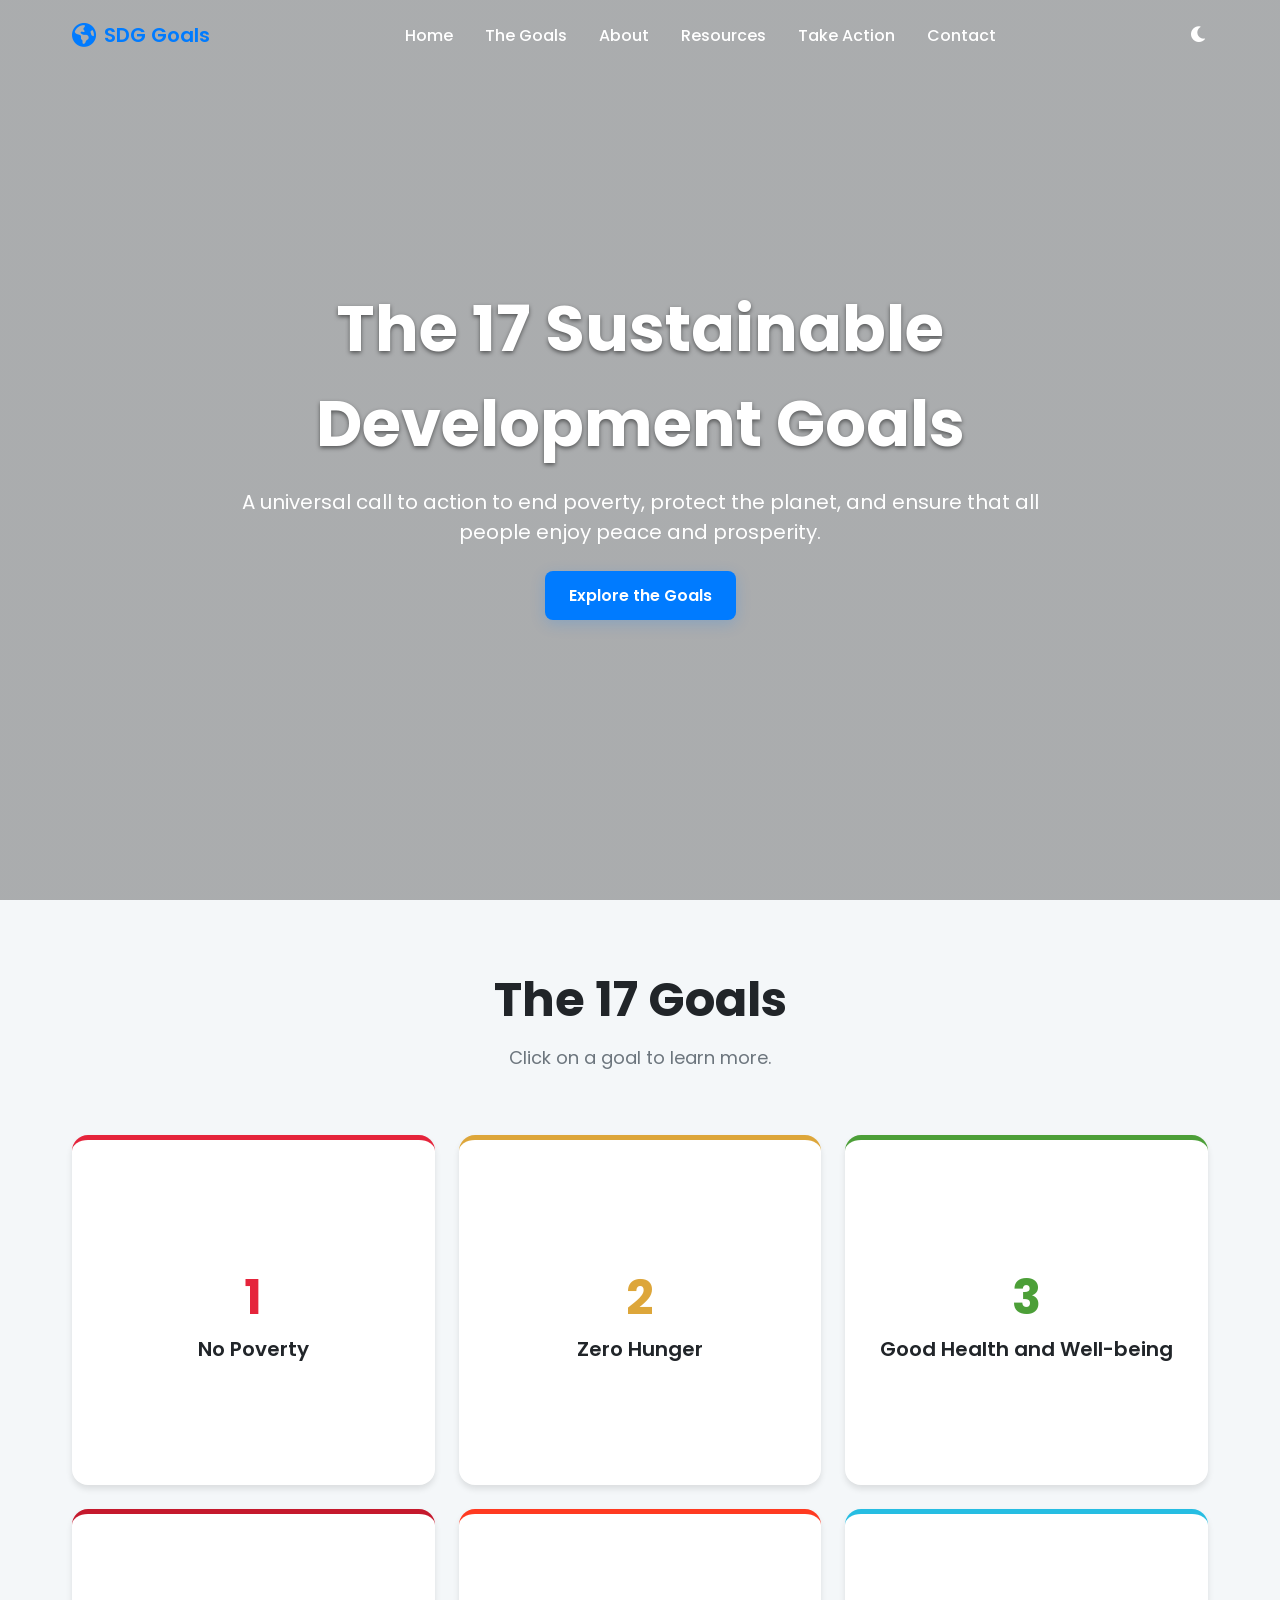
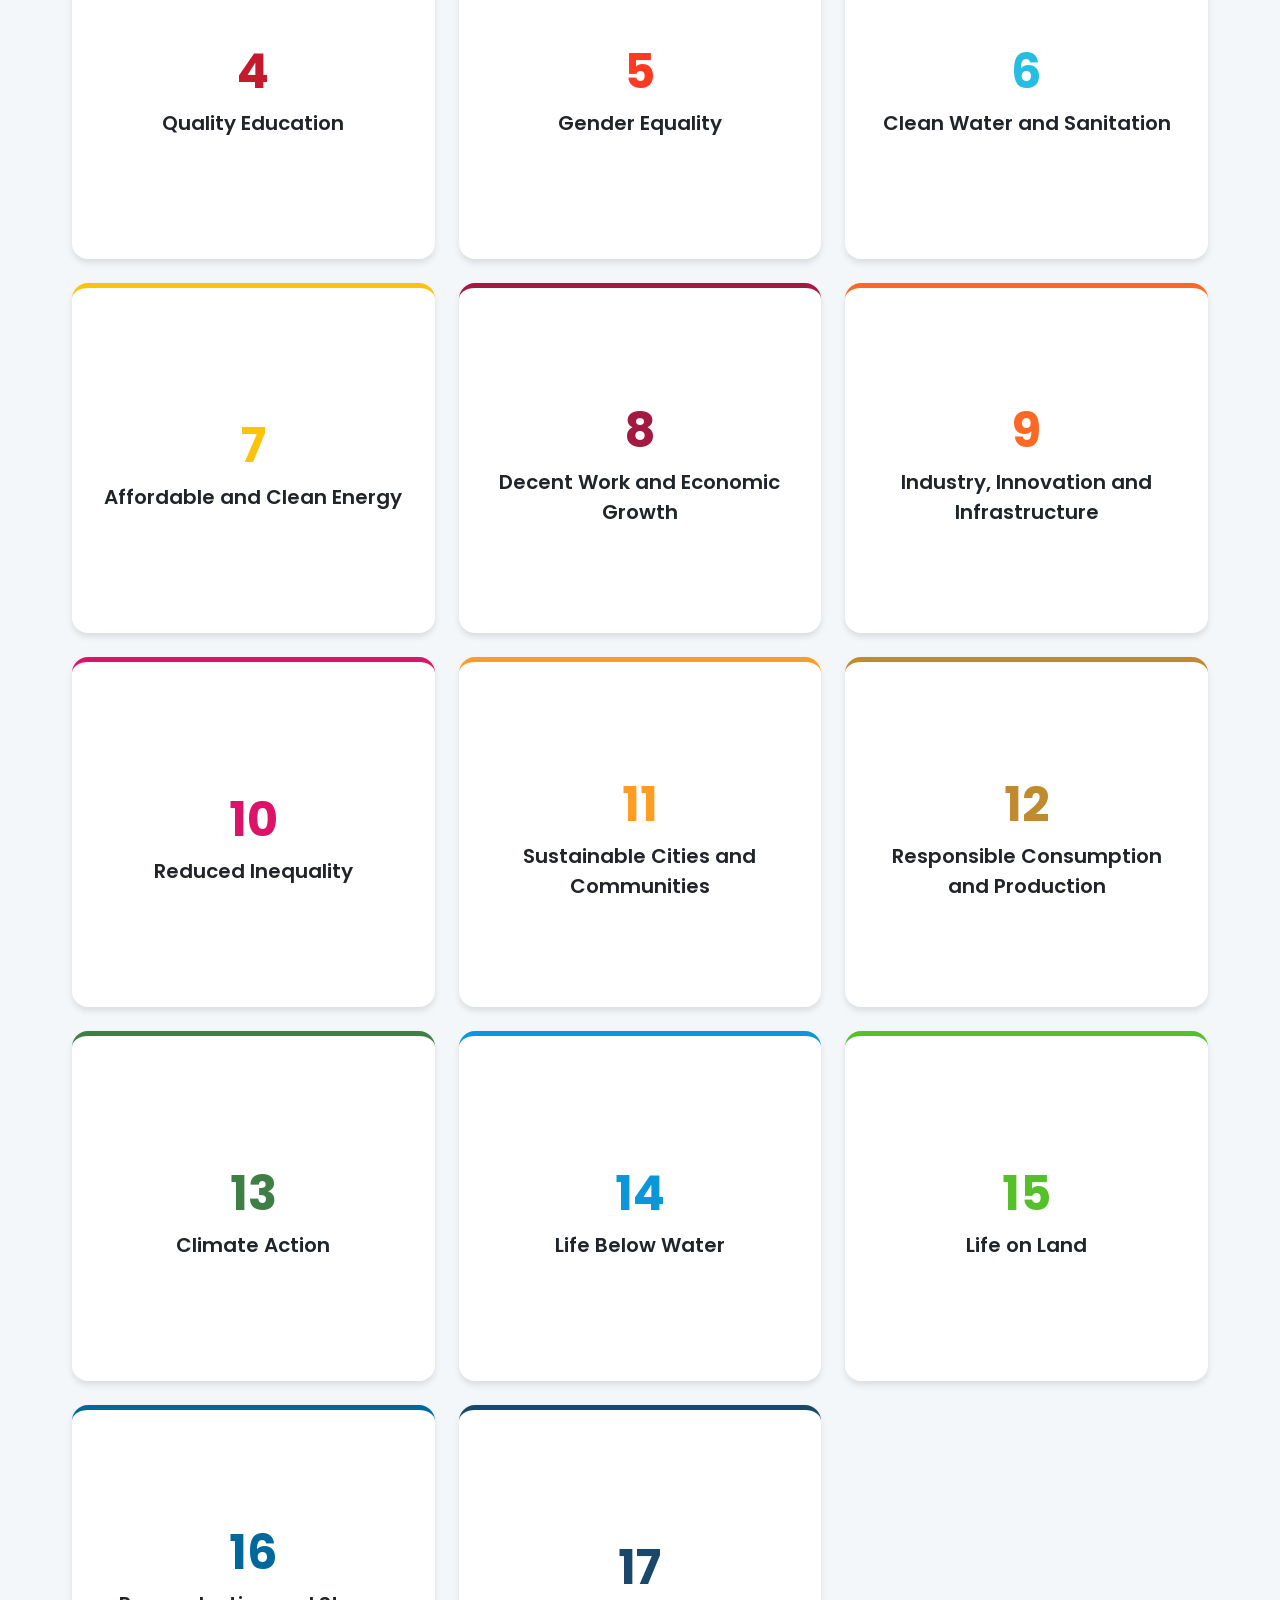
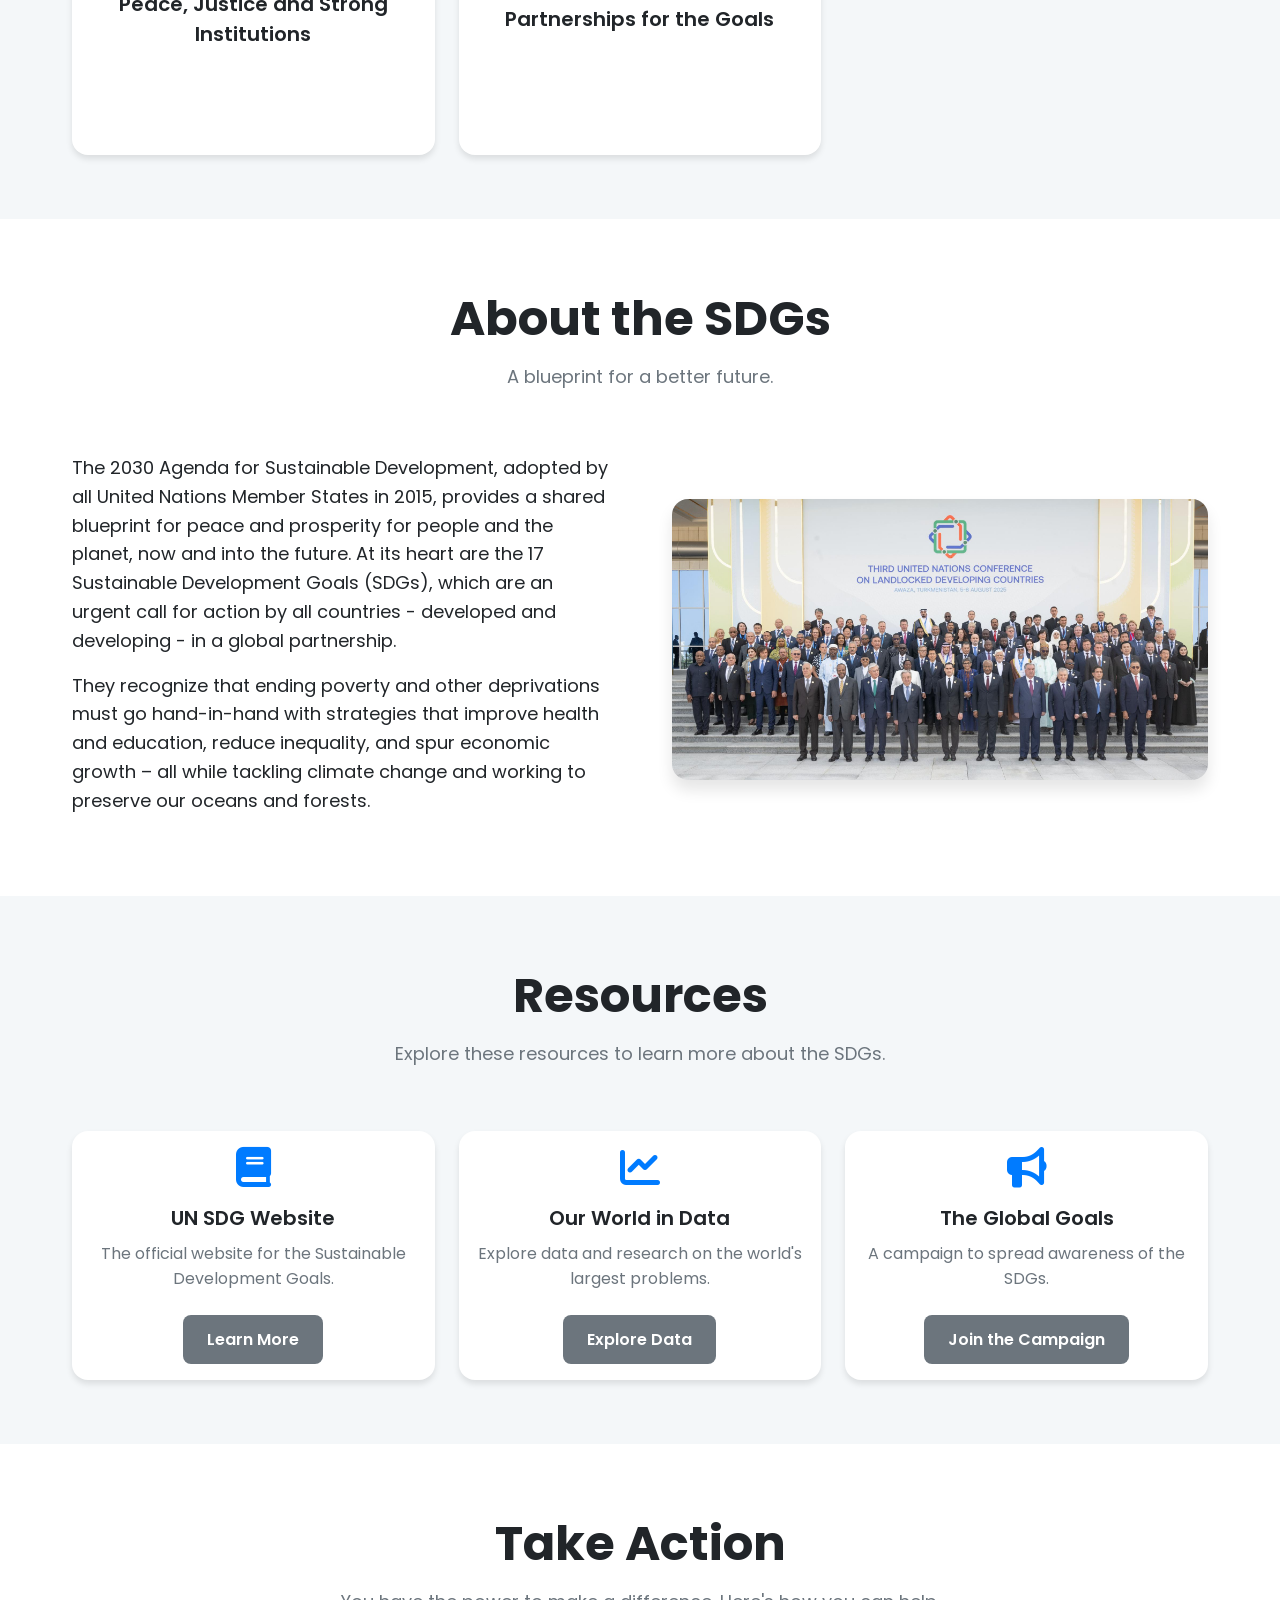
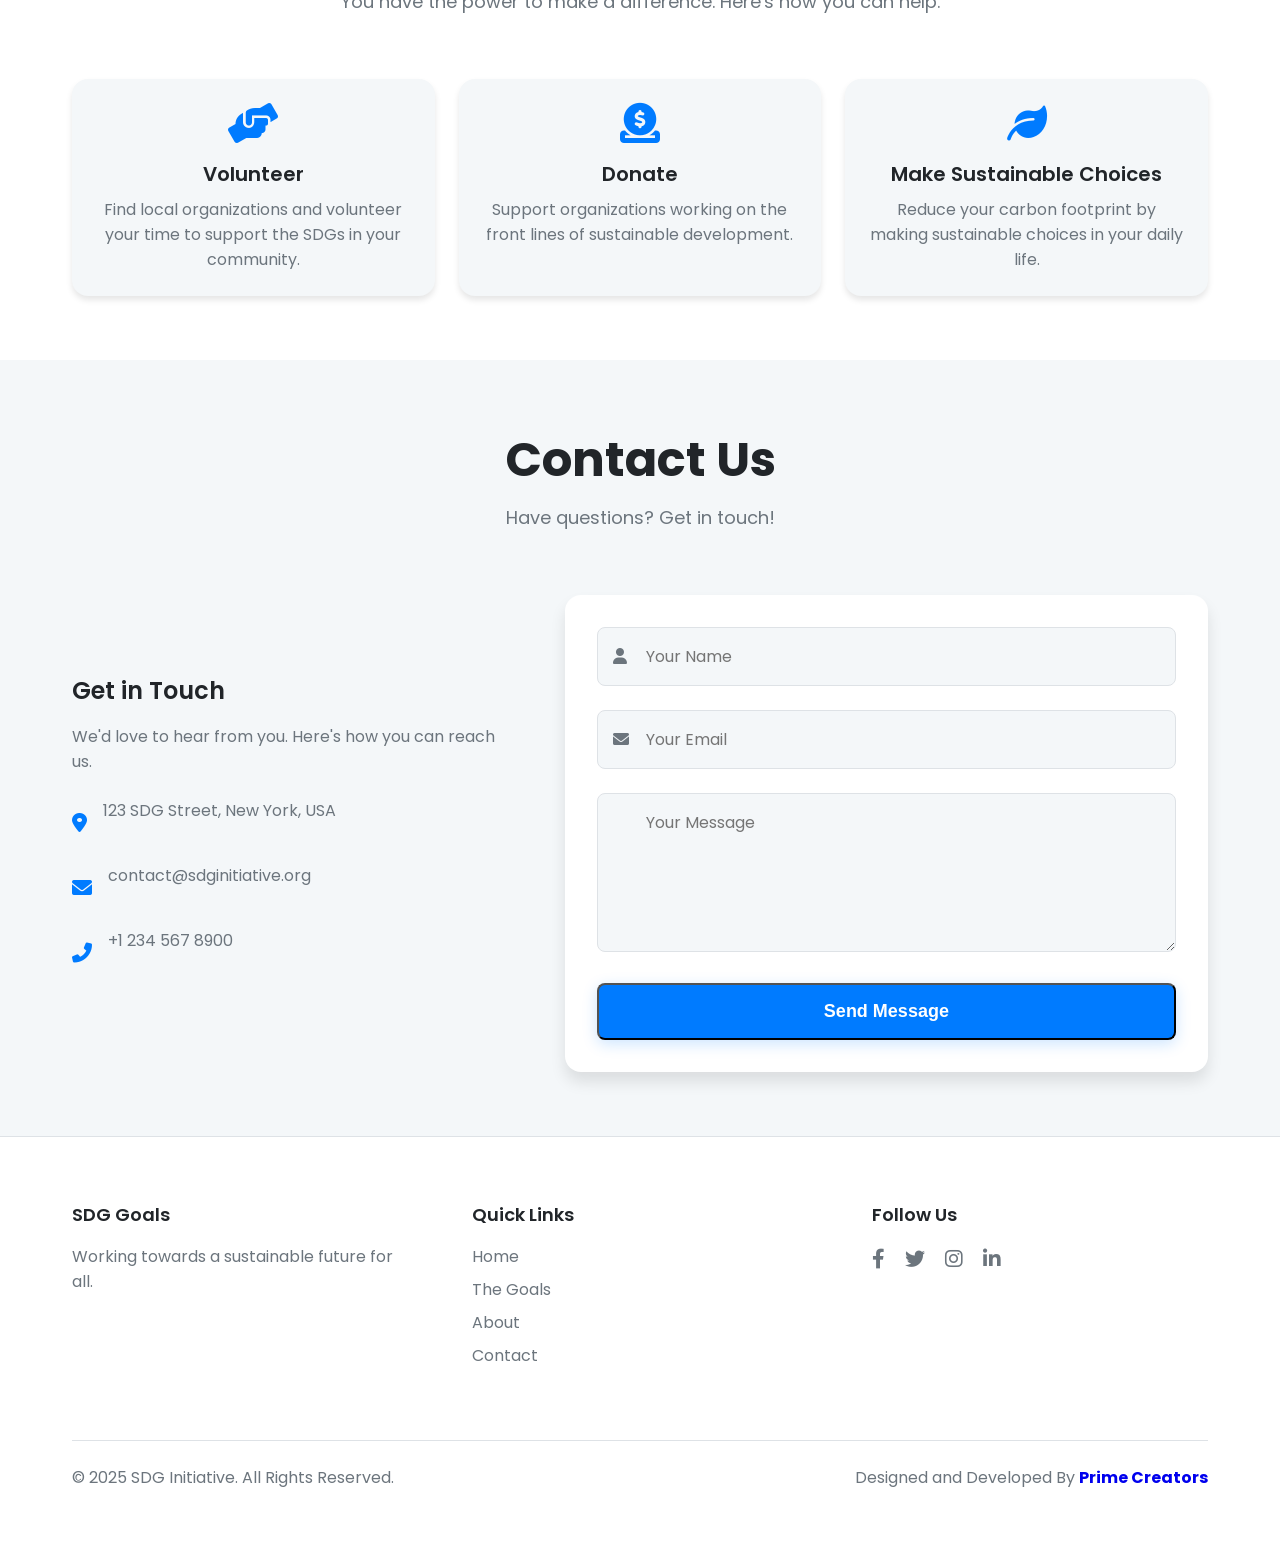
==== commit 45fa3642: "updated" ====
--- a/index.html
+++ b/index.html
@@ -1,9 +1,9 @@
 <!DOCTYPE html>
-<html lang="en">
+<html lang="en" data-theme="light">
 <head>
     <meta charset="UTF-8">
     <meta name="viewport" content="width=device-width, initial-scale=1.0">
-    <title>Smart Health & Innovation Hub - Empowering Health through Innovation</title>
+    <title>Sustainable Development Goals</title>
     <link rel="stylesheet" href="style.css">
     <link href="https://fonts.googleapis.com/css2?family=Poppins:wght@300;400;600;700&family=Roboto:wght@300;400;500&display=swap" rel="stylesheet">
     <link rel="stylesheet" href="https://cdnjs.cloudflare.com/ajax/libs/font-awesome/6.0.0/css/all.min.css">
@@ -11,379 +11,171 @@
 <body>
     <!-- Navigation -->
     <nav class="navbar" id="navbar">
-        <div class="nav-container">
-            <div class="nav-logo">
-                <i class="fas fa-heartbeat"></i>
-                <span>HealthHub</span>
-            </div>
+        <div class="nav-container container">
+            <a href="#home" class="nav-logo">
+                <i class="fas fa-globe-americas"></i>
+                <span>SDG Goals</span>
+            </a>
             <ul class="nav-menu" id="nav-menu">
                 <li><a href="#home" class="nav-link active">Home</a></li>
-                <li><a href="about.html" class="nav-link">About</a></li>
-                <li><a href="tools.html" class="nav-link">Tools</a></li>
-                <li><a href="innovation.html" class="nav-link">Innovation</a></li>
-                <li><a href="resources.html" class="nav-link">Resources</a></li>
-                <li><a href="contact.html" class="nav-link">Contact</a></li>
+                <li><a href="#sdgs" class="nav-link">The Goals</a></li>
+                <li><a href="#about" class="nav-link">About</a></li>
+                <li><a href="#resources" class="nav-link">Resources</a></li>
+                <li><a href="#action" class="nav-link">Take Action</a></li>
+                <li><a href="#contact" class="nav-link">Contact</a></li>
             </ul>
-            <div class="hamburger" id="hamburger">
-                <span></span>
-                <span></span>
-                <span></span>
+            <div class="nav-actions">
+                <button class="theme-switcher" id="theme-switcher" aria-label="Toggle dark mode">
+                    <i class="fas fa-moon"></i>
+                </button>
+                <div class="hamburger" id="hamburger">
+                    <span></span>
+                    <span></span>
+                    <span></span>
+                </div>
             </div>
         </div>
     </nav>
 
     <!-- Hero Section -->
-    <section class="hero" id="home">
-        <div class="hero-background">
-            <div class="hero-overlay"></div>
-        </div>
-        <div class="hero-content">
-            <div class="container">
-                <div class="hero-text">
-                    <h1 class="hero-title">
-                        <span class="title-line">Empowering Health</span>
-                        <span class="title-line">through <span class="highlight">Innovation</span></span>
-                    </h1>
-                    <p class="hero-subtitle">
-                        Transforming healthcare accessibility and promoting well-being through 
-                        cutting-edge technology and innovative solutions that support 
-                        <strong>SDG 3: Good Health</strong> and <strong>SDG 9: Innovation & Infrastructure</strong>
-                    </p>
-                    <div class="hero-buttons">
-                        <a href="about.html" class="btn btn-primary">
-                            <i class="fas fa-rocket"></i>
-                            Learn More
-                        </a>
-                        <a href="tools.html" class="btn btn-secondary">
-                            <i class="fas fa-tools"></i>
-                            Try Health Tools
-                        </a>
-                    </div>
-                </div>
-                <div class="hero-visual">
-                    <div class="floating-card card-1">
-                        <i class="fas fa-heartbeat"></i>
-                        <span>Health Monitoring</span>
-                    </div>
-                    <div class="floating-card card-2">
-                        <i class="fas fa-brain"></i>
-                        <span>AI Diagnostics</span>
-                    </div>
-                    <div class="floating-card card-3">
-                        <i class="fas fa-mobile-alt"></i>
-                        <span>Digital Health</span>
-                    </div>
-                </div>
-            </div>
-        </div>
-        <div class="scroll-indicator">
-            <div class="scroll-arrow"></div>
-        </div>
-    </section>
-
-    <!-- SDG Highlight Section -->
-    <section class="sdg-section">
-        <div class="container">
-            <div class="section-header">
-                <h2 class="section-title">Supporting Global Goals</h2>
-                <p class="section-subtitle">Our mission aligns with the United Nations Sustainable Development Goals</p>
+    <header class="hero" id="home">
+        <div class="container">
+            <div class="hero-content">
+                <h1 class="hero-title">The 17 Sustainable Development Goals</h1>
+                <p class="hero-subtitle">A universal call to action to end poverty, protect the planet, and ensure that all people enjoy peace and prosperity.</p>
+                <a href="#sdgs" class="btn btn-primary">Explore the Goals</a>
+            </div>
+        </div>
+    </header>
+
+    <!-- SDG Grid Section -->
+    <main class="sdg-section" id="sdgs">
+        <div class="container">
+            <div class="section-header">
+                <h2 class="section-title">The 17 Goals</h2>
+                <p class="section-subtitle">Click on a goal to learn more.</p>
             </div>
             <div class="sdg-grid">
-                <div class="sdg-card" data-aos="fade-up">
-                    <div class="sdg-icon sdg-3">
-                        <i class="fas fa-heartbeat"></i>
-                        <span class="sdg-number">3</span>
-                    </div>
-                    <h3>Good Health and Well-being</h3>
-                    <p>Promoting healthy lives and well-being for all through preventive healthcare tools, awareness campaigns, and accessible health information.</p>
-                    <div class="sdg-stats">
-                        <div class="stat">
-                            <span class="stat-number" data-target="70">0</span>%
-                            <span class="stat-label">Diseases Preventable</span>
+                <!-- SDGs will be dynamically loaded here -->
+            </div>
+        </div>
+    </main>
+
+    <!-- About Section -->
+    <section class="about-section" id="about">
+        <div class="container">
+            <div class="section-header">
+                <h2 class="section-title">About the SDGs</h2>
+                <p class="section-subtitle">A blueprint for a better future.</p>
+            </div>
+            <div class="about-content">
+                <div class="about-text">
+                    <p>The 2030 Agenda for Sustainable Development, adopted by all United Nations Member States in 2015, provides a shared blueprint for peace and prosperity for people and the planet, now and into the future. At its heart are the 17 Sustainable Development Goals (SDGs), which are an urgent call for action by all countries - developed and developing - in a global partnership.</p>
+                    <p>They recognize that ending poverty and other deprivations must go hand-in-hand with strategies that improve health and education, reduce inequality, and spur economic growth – all while tackling climate change and working to preserve our oceans and forests.</p>
+                </div>
+                <div class="about-image">
+                    <img src="about.jpg" alt="About SDGs">
+                </div>
+            </div>
+        </div>
+    </section>
+
+    <!-- Resources Section -->
+    <section class="resources-section" id="resources">
+        <div class="container">
+            <div class="section-header">
+                <h2 class="section-title">Resources</h2>
+                <p class="section-subtitle">Explore these resources to learn more about the SDGs.</p>
+            </div>
+            <div class="resources-grid">
+                <div class="resource-card">
+                    <i class="fas fa-book"></i>
+                    <h3>UN SDG Website</h3>
+                    <p>The official website for the Sustainable Development Goals.</p>
+                    <a href="https://sdgs.un.org/goals" class="btn btn-secondary" target="_blank">Learn More</a>
+                </div>
+                <div class="resource-card">
+                    <i class="fas fa-chart-line"></i>
+                    <h3>Our World in Data</h3>
+                    <p>Explore data and research on the world's largest problems.</p>
+                    <a href="https://ourworldindata.org/sdgs" class="btn btn-secondary" target="_blank">Explore Data</a>
+                </div>
+                <div class="resource-card">
+                    <i class="fas fa-bullhorn"></i>
+                    <h3>The Global Goals</h3>
+                    <p>A campaign to spread awareness of the SDGs.</p>
+                    <a href="https://www.globalgoals.org/" class="btn btn-secondary" target="_blank">Join the Campaign</a>
+                </div>
+            </div>
+        </div>
+    </section>
+
+    <!-- Take Action Section -->
+    <section class="action-section" id="action">
+        <div class="container">
+            <div class="section-header">
+                <h2 class="section-title">Take Action</h2>
+                <p class="section-subtitle">You have the power to make a difference. Here's how you can help.</p>
+            </div>
+            <div class="action-grid">
+                <div class="action-card">
+                    <i class="fas fa-hands-helping"></i>
+                    <h3>Volunteer</h3>
+                    <p>Find local organizations and volunteer your time to support the SDGs in your community.</p>
+                </div>
+                <div class="action-card">
+                    <i class="fas fa-donate"></i>
+                    <h3>Donate</h3>
+                    <p>Support organizations working on the front lines of sustainable development.</p>
+                </div>
+                <div class="action-card">
+                    <i class="fas fa-leaf"></i>
+                    <h3>Make Sustainable Choices</h3>
+                    <p>Reduce your carbon footprint by making sustainable choices in your daily life.</p>
+                </div>
+            </div>
+        </div>
+    </section>
+
+    <!-- Contact Section -->
+    <section class="contact-section" id="contact">
+        <div class="container">
+            <div class="section-header">
+                <h2 class="section-title">Contact Us</h2>
+                <p class="section-subtitle">Have questions? Get in touch!</p>
+            </div>
+            <div class="contact-wrapper">
+                <div class="contact-info">
+                    <h3>Get in Touch</h3>
+                    <p>We'd love to hear from you. Here's how you can reach us.</p>
+                    <div class="info-item">
+                        <i class="fas fa-map-marker-alt"></i>
+                        <p>123 SDG Street, New York, USA</p>
+                    </div>
+                    <div class="info-item">
+                        <i class="fas fa-envelope"></i>
+                        <p>contact@sdginitiative.org</p>
+                    </div>
+                    <div class="info-item">
+                        <i class="fas fa-phone-alt"></i>
+                        <p>+1 234 567 8900</p>
+                    </div>
+                </div>
+                <div class="contact-form-wrapper">
+                    <form class="contact-form">
+                        <div class="form-group">
+                            <i class="fas fa-user"></i>
+                            <input type="text" name="name" placeholder="Your Name" required>
                         </div>
-                    </div>
-                </div>
-                <div class="sdg-card" data-aos="fade-up" data-aos-delay="200">
-                    <div class="sdg-icon sdg-9">
-                        <i class="fas fa-cogs"></i>
-                        <span class="sdg-number">9</span>
-                    </div>
-                    <h3>Industry, Innovation and Infrastructure</h3>
-                    <p>Building resilient infrastructure and fostering innovation in healthcare technology to create sustainable solutions for global health challenges.</p>
-                    <div class="sdg-stats">
-                        <div class="stat">
-                            <span class="stat-number" data-target="30">0</span>%
-                            <span class="stat-label">Cost Reduction</span>
+                        <div class="form-group">
+                            <i class="fas fa-envelope"></i>
+                            <input type="email" name="email" placeholder="Your Email" required>
                         </div>
-                    </div>
-                </div>
-            </div>
-        </div>
-    </section>
-
-    <!-- Quick Stats Section -->
-    <section class="stats-section">
-        <div class="container">
-            <div class="stats-grid">
-                <div class="stat-item" data-aos="zoom-in">
-                    <div class="stat-icon">
-                        <i class="fas fa-users"></i>
-                    </div>
-                    <div class="stat-content">
-                        <span class="stat-number" data-target="4.5">0</span><span class="stat-unit">B</span>
-                        <p class="stat-description">People lack essential healthcare access</p>
-                    </div>
-                </div>
-                <div class="stat-item" data-aos="zoom-in" data-aos-delay="100">
-                    <div class="stat-icon">
-                        <i class="fas fa-shield-alt"></i>
-                    </div>
-                    <div class="stat-content">
-                        <span class="stat-number" data-target="70">0</span><span class="stat-unit">%</span>
-                        <p class="stat-description">Of diseases are preventable with awareness</p>
-                    </div>
-                </div>
-                <div class="stat-item" data-aos="zoom-in" data-aos-delay="200">
-                    <div class="stat-icon">
-                        <i class="fas fa-chart-line"></i>
-                    </div>
-                    <div class="stat-content">
-                        <span class="stat-number" data-target="30">0</span><span class="stat-unit">%</span>
-                        <p class="stat-description">Healthcare costs reduced by digital health</p>
-                    </div>
-                </div>
-                <div class="stat-item" data-aos="zoom-in" data-aos-delay="300">
-                    <div class="stat-icon">
-                        <i class="fas fa-globe"></i>
-                    </div>
-                    <div class="stat-content">
-                        <span class="stat-number" data-target="195">0</span><span class="stat-unit">+</span>
-                        <p class="stat-description">Countries committed to SDG goals</p>
-                    </div>
-                </div>
-            </div>
-        </div>
-    </section>
-
-    <!-- Health Tools Preview -->
-    <section class="tools-preview">
-        <div class="container">
-            <div class="section-header">
-                <h2 class="section-title">Interactive Health Tools</h2>
-                <p class="section-subtitle">Powerful tools to help you monitor and improve your health</p>
-            </div>
-            <div class="tools-grid">
-                <div class="tool-card" data-aos="fade-up">
-                    <div class="tool-icon">
-                        <i class="fas fa-calculator"></i>
-                    </div>
-                    <div class="tool-content">
-                        <h3>BMI Calculator</h3>
-                        <p>Calculate your Body Mass Index and get personalized health insights to maintain optimal weight.</p>
-                        <div class="tool-features">
-                            <span class="feature-tag">Quick</span>
-                            <span class="feature-tag">Accurate</span>
-                            <span class="feature-tag">Personalized</span>
+                        <div class="form-group">
+                            <textarea name="message" placeholder="Your Message" rows="5" required></textarea>
                         </div>
-                    </div>
-                    <div class="tool-action">
-                        <a href="tools.html#bmi" class="btn-tool">Try Now <i class="fas fa-arrow-right"></i></a>
-                    </div>
-                </div>
-                <div class="tool-card" data-aos="fade-up" data-aos-delay="200">
-                    <div class="tool-icon">
-                        <i class="fas fa-tint"></i>
-                    </div>
-                    <div class="tool-content">
-                        <h3>Water Intake Tracker</h3>
-                        <p>Monitor your daily water consumption and receive reminders to stay properly hydrated.</p>
-                        <div class="tool-features">
-                            <span class="feature-tag">Daily Tracking</span>
-                            <span class="feature-tag">Reminders</span>
-                            <span class="feature-tag">Goals</span>
-                        </div>
-                    </div>
-                    <div class="tool-action">
-                        <a href="tools.html#water" class="btn-tool">Try Now <i class="fas fa-arrow-right"></i></a>
-                    </div>
-                </div>
-                <div class="tool-card" data-aos="fade-up" data-aos-delay="400">
-                    <div class="tool-icon">
-                        <i class="fas fa-question-circle"></i>
-                    </div>
-                    <div class="tool-content">
-                        <h3>Health Assessment Quiz</h3>
-                        <p>Take our comprehensive health quiz to identify areas for improvement in your lifestyle.</p>
-                        <div class="tool-features">
-                            <span class="feature-tag">Comprehensive</span>
-                            <span class="feature-tag">Insights</span>
-                            <span class="feature-tag">Recommendations</span>
-                        </div>
-                    </div>
-                    <div class="tool-action">
-                        <a href="tools.html#quiz" class="btn-tool">Try Now <i class="fas fa-arrow-right"></i></a>
-                    </div>
-                </div>
-            </div>
-        </div>
-    </section>
-
-    <!-- Innovation Spotlight -->
-    <section class="innovation-spotlight">
-        <div class="container">
-            <div class="section-header">
-                <h2 class="section-title">Innovation Spotlight</h2>
-                <p class="section-subtitle">Discover how technology is revolutionizing healthcare worldwide</p>
-            </div>
-            <div class="innovation-slider">
-                <div class="slider-container">
-                    <div class="innovation-slide active" data-slide="0">
-                        <div class="slide-content">
-                            <div class="slide-image">
-                                <i class="fas fa-robot"></i>
-                            </div>
-                            <div class="slide-text">
-                                <h3>AI-Powered Diagnostics</h3>
-                                <p>Artificial Intelligence is transforming medical diagnosis with 95% accuracy rates, enabling early detection of diseases and reducing diagnostic errors worldwide.</p>
-                                <div class="slide-stats">
-                                    <div class="slide-stat">
-                                        <span>95%</span>
-                                        <label>Accuracy</label>
-                                    </div>
-                                    <div class="slide-stat">
-                                        <span>50%</span>
-                                        <label>Faster Diagnosis</label>
-                                    </div>
-                                </div>
-                            </div>
-                        </div>
-                    </div>
-                    <div class="innovation-slide" data-slide="1">
-                        <div class="slide-content">
-                            <div class="slide-image">
-                                <i class="fas fa-heartbeat"></i>
-                            </div>
-                            <div class="slide-text">
-                                <h3>Wearable Health Technology</h3>
-                                <p>Smart wearables monitor vital signs 24/7, providing real-time health data and enabling preventive care through continuous monitoring and alerts.</p>
-                                <div class="slide-stats">
-                                    <div class="slide-stat">
-                                        <span>24/7</span>
-                                        <label>Monitoring</label>
-                                    </div>
-                                    <div class="slide-stat">
-                                        <span>40%</span>
-                                        <label>Early Detection</label>
-                                    </div>
-                                </div>
-                            </div>
-                        </div>
-                    </div>
-                    <div class="innovation-slide" data-slide="2">
-                        <div class="slide-content">
-                            <div class="slide-image">
-                                <i class="fas fa-hospital"></i>
-                            </div>
-                            <div class="slide-text">
-                                <h3>Smart Hospital Systems</h3>
-                                <p>IoT-enabled hospitals optimize patient care, reduce wait times by 60%, and improve resource allocation through intelligent automation and data analytics.</p>
-                                <div class="slide-stats">
-                                    <div class="slide-stat">
-                                        <span>60%</span>
-                                        <label>Reduced Wait Time</label>
-                                    </div>
-                                    <div class="slide-stat">
-                                        <span>35%</span>
-                                        <label>Better Efficiency</label>
-                                    </div>
-                                </div>
-                            </div>
-                        </div>
-                    </div>
-                </div>
-                <div class="slider-controls">
-                    <button class="slider-btn active" data-slide="0"></button>
-                    <button class="slider-btn" data-slide="1"></button>
-                    <button class="slider-btn" data-slide="2"></button>
-                </div>
-            </div>
-            <div class="innovation-cta">
-                <a href="innovation.html" class="btn btn-outline">
-                    Explore All Innovations <i class="fas fa-arrow-right"></i>
-                </a>
-            </div>
-        </div>
-    </section>
-
-    <!-- Testimonials Section -->
-    <section class="testimonials">
-        <div class="container">
-            <div class="section-header">
-                <h2 class="section-title">Words of Inspiration</h2>
-                <p class="section-subtitle">Insights from leaders in health and innovation</p>
-            </div>
-            <div class="testimonials-grid">
-                <div class="testimonial-card" data-aos="fade-up">
-                    <div class="quote-icon">
-                        <i class="fas fa-quote-left"></i>
-                    </div>
-                    <blockquote>
-                        "Health is the greatest wealth — sustainable innovation makes it accessible to all."
-                    </blockquote>
-                    <div class="author">
-                        <div class="author-info">
-                            <h4>Dr. Margaret Chen</h4>
-                            <p>Director of Global Health Innovation</p>
-                        </div>
-                    </div>
-                </div>
-                <div class="testimonial-card" data-aos="fade-up" data-aos-delay="200">
-                    <div class="quote-icon">
-                        <i class="fas fa-quote-left"></i>
-                    </div>
-                    <blockquote>
-                        "Technology is not just changing how we deliver healthcare, it's democratizing access to it."
-                    </blockquote>
-                    <div class="author">
-                        <div class="author-info">
-                            <h4>Prof. James Rodriguez</h4>
-                            <p>Healthcare Technology Researcher</p>
-                        </div>
-                    </div>
-                </div>
-                <div class="testimonial-card" data-aos="fade-up" data-aos-delay="400">
-                    <div class="quote-icon">
-                        <i class="fas fa-quote-left"></i>
-                    </div>
-                    <blockquote>
-                        "The future of healthcare lies in prevention, powered by innovation and accessible to everyone."
-                    </blockquote>
-                    <div class="author">
-                        <div class="author-info">
-                            <h4>Dr. Sarah Kim</h4>
-                            <p>Public Health Policy Advisor</p>
-                        </div>
-                    </div>
-                </div>
-            </div>
-        </div>
-    </section>
-
-    <!-- Call to Action Section -->
-    <section class="cta-section">
-        <div class="container">
-            <div class="cta-content">
-                <h2>Ready to Transform Your Health Journey?</h2>
-                <p>Join thousands of users who are already improving their health through our innovative tools and resources. Start your journey towards better health today.</p>
-                <div class="cta-buttons">
-                    <a href="tools.html" class="btn btn-primary btn-lg">
-                        <i class="fas fa-play"></i>
-                        Get Started
-                    </a>
-                    <a href="contact.html" class="btn btn-outline btn-lg">
-                        <i class="fas fa-envelope"></i>
-                        Contact Us
-                    </a>
+                        <button type="submit" class="btn btn-primary">Send Message</button>
+                    </form>
                 </div>
             </div>
         </div>
@@ -393,58 +185,32 @@
     <footer class="footer">
         <div class="container">
             <div class="footer-content">
-                <div class="footer-section">
-                    <div class="footer-logo">
-                        <i class="fas fa-heartbeat"></i>
-                        <span>HealthHub</span>
-                    </div>
-                    <p class="footer-description">
-                        Empowering health through innovation. Supporting SDG 3: Good Health and Well-being, 
-                        and SDG 9: Industry, Innovation, and Infrastructure.
-                    </p>
-                    <div class="social-links">
-                        <a href="#" class="social-link"><i class="fab fa-facebook"></i></a>
-                        <a href="#" class="social-link"><i class="fab fa-twitter"></i></a>
-                        <a href="#" class="social-link"><i class="fab fa-linkedin"></i></a>
-                        <a href="#" class="social-link"><i class="fab fa-instagram"></i></a>
-                    </div>
-                </div>
-                <div class="footer-section">
+                <div class="footer-about">
+                    <h3>SDG Goals</h3>
+                    <p>Working towards a sustainable future for all.</p>
+                </div>
+                <div class="footer-links">
                     <h3>Quick Links</h3>
-                    <ul class="footer-links">
-                        <li><a href="about.html">About Us</a></li>
-                        <li><a href="tools.html">Health Tools</a></li>
-                        <li><a href="innovation.html">Innovation</a></li>
-                        <li><a href="resources.html">Resources</a></li>
+                    <ul>
+                        <li><a href="#home">Home</a></li>
+                        <li><a href="#sdgs">The Goals</a></li>
+                        <li><a href="#about">About</a></li>
+                        <li><a href="#contact">Contact</a></li>
                     </ul>
                 </div>
-                <div class="footer-section">
-                    <h3>SDG Goals</h3>
-                    <ul class="footer-links">
-                        <li><a href="#">SDG 3: Good Health</a></li>
-                        <li><a href="#">SDG 9: Innovation</a></li>
-                        <li><a href="#">Global Impact</a></li>
-                        <li><a href="#">Sustainability</a></li>
-                    </ul>
-                </div>
-                <div class="footer-section">
-                    <h3>Contact Info</h3>
-                    <div class="contact-info">
-                        <p><i class="fas fa-envelope"></i> info@healthhub.com</p>
-                        <p><i class="fas fa-phone"></i> +1 (555) 123-4567</p>
-                        <p><i class="fas fa-map-marker-alt"></i> Innovation District, Tech City</p>
+                <div class="footer-social">
+                    <h3>Follow Us</h3>
+                    <div class="social-icons">
+                        <a href="#"><i class="fab fa-facebook-f"></i></a>
+                        <a href="#"><i class="fab fa-twitter"></i></a>
+                        <a href="#"><i class="fab fa-instagram"></i></a>
+                        <a href="#"><i class="fab fa-linkedin-in"></i></a>
                     </div>
                 </div>
             </div>
             <div class="footer-bottom">
-                <div class="footer-bottom-content">
-                    <p>&copy; 2024 Smart Health & Innovation Hub. All rights reserved.</p>
-                    <div class="footer-bottom-links">
-                        <a href="#">Privacy Policy</a>
-                        <a href="#">Terms of Service</a>
-                        <a href="#">Accessibility</a>
-                    </div>
-                </div>
+                <p>&copy; 2025 SDG Initiative. All Rights Reserved.</p>
+                <p>Designed and Developed By <a href="www.primecreators.co">Prime Creators</a></p>
             </div>
         </div>
     </footer>
--- a/style.css
+++ b/style.css
@@ -1,1204 +1,658 @@
 :root {
-  /* Colors */
-  --color-primary: #1e88e5;   
-  --color-secondary: #43a047; 
-  --color-accent: #ffca28;    
-  --color-dark: #212121;      
-  --color-light: #f5f5f5;     
-  --color-white: #ffffff;
-  --color-gray: #9e9e9e;
-  --color-gray-light: #e0e0e0;
-  --color-gray-dark: #424242;
-
-  /* Typography */
-  --font-primary: 'Poppins', sans-serif;
-  --font-secondary: 'Roboto', sans-serif;
-
-  /* Font Sizes */
-  --text-xs: 0.75rem;
-  --text-sm: 0.875rem;
-  --text-base: 1rem;
-  --text-lg: 1.125rem;
-  --text-xl: 1.25rem;
-  --text-2xl: 1.5rem;
-  --text-3xl: 1.875rem;
-  --text-4xl: 2.25rem;
-  --text-5xl: 3rem;
-
-  /* Spacing */
-  --space-xs: 0.25rem;
-  --space-sm: 0.5rem;
-  --space-md: 1rem;
-  --space-lg: 1.5rem;
-  --space-xl: 2rem;
-  --space-2xl: 3rem;
-
-  /* Radius */
-  --radius-sm: 4px;
-  --radius-md: 8px;
-  --radius-lg: 16px;
-  --radius-full: 50%;
-
-  /* Shadows */
-  --shadow-sm: 0 1px 3px rgba(0, 0, 0, 0.1);
-  --shadow-md: 0 4px 6px rgba(0, 0, 0, 0.15);
-  --shadow-lg: 0 10px 15px rgba(0, 0, 0, 0.2);
-  --shadow-xl: 0 20px 25px rgba(0, 0, 0, 0.25);
-
-  /* Transitions */
-  --transition-fast: 0.2s ease-in-out;
-  --transition-slow: 0.4s ease-in-out;
-
-  /* Container Width */
-  --container-width: 1200px;
+    /* Light Mode Colors */
+    --color-primary: #007bff;
+    --color-secondary: #6c757d;
+    --color-background: #f4f7f9;
+    --color-surface: #ffffff;
+    --color-text: #212529;
+    --color-border: #dee2e6;
+
+    /* Typography */
+    --font-primary: 'Poppins', sans-serif;
+    --font-secondary: 'Roboto', sans-serif;
+
+    /* Font Sizes */
+    --text-base: 1rem;
+    --text-lg: 1.125rem;
+    --text-xl: 1.25rem;
+    --text-2xl: 1.5rem;
+    --text-3xl: 2rem;
+    --text-4xl: 3rem;
+    --text-5xl: 4rem;
+
+    /* Spacing */
+    --space-md: 1rem;
+    --space-lg: 1.5rem;
+    --space-xl: 2rem;
+    --space-2xl: 4rem;
+
+    /* Radius */
+    --radius-md: 8px;
+    --radius-lg: 16px;
+
+    /* Shadows */
+    --shadow-sm: 0 1px 3px rgba(0, 0, 0, 0.05);
+    --shadow-md: 0 4px 6px rgba(0, 0, 0, 0.1);
+    --shadow-lg: 0 10px 15px rgba(0, 0, 0, 0.1);
+
+    /* Transitions */
+    --transition-fast: 0.3s ease-in-out;
+    --transition-slow: 0.5s ease-in-out;
+
+    --container-width: 1200px;
+}
+
+[data-theme='dark'] {
+    --color-primary: #008cff;
+    --color-secondary: #adb5bd;
+    --color-background: #121212;
+    --color-surface: #1e1e1e;
+    --color-text: #e9ecef;
+    --color-border: #343a40;
 }
 
 * {
-  margin: 0;
-  padding: 0;
-  box-sizing: border-box;
+    margin: 0;
+    padding: 0;
+    box-sizing: border-box;
 }
 
 body {
-  font-family: var(--font-primary);
-  font-size: var(--text-base);
-  line-height: 1.6;
-  color: var(--color-dark);
-  overflow-x: hidden;
+    font-family: var(--font-primary);
+    background-color: var(--color-background);
+    color: var(--color-text);
+    transition: background-color var(--transition-fast), color var(--transition-fast);
 }
 
 .container {
-  max-width: var(--container-width);
-  margin: 0 auto;
-  padding: 0 var(--space-xl);
-}
-
-/* Utility Classes */
+    max-width: var(--container-width);
+    margin: 0 auto;
+    padding: 0 var(--space-xl);
+}
+
+/* Reusable Components */
 .btn {
-  display: inline-flex;
-  align-items: center;
-  gap: var(--space-sm);
-  padding: var(--space-md) var(--space-xl);
-  border: none;
-  border-radius: var(--radius-md);
-  font-family: var(--font-primary);
-  font-weight: 600;
-  text-decoration: none;
-  cursor: pointer;
-  transition: all var(--transition-fast);
-  position: relative;
-  overflow: hidden;
-}
-
-.btn::before {
-  content: '';
-  position: absolute;
-  top: 0;
-  left: -100%;
-  width: 100%;
-  height: 100%;
-  background: linear-gradient(90deg, transparent, rgba(255, 255, 255, 0.2), transparent);
-  transition: left 0.6s;
-}
-
-.btn:hover::before {
-  left: 100%;
+    padding: 0.75rem 1.5rem;
+    border-radius: var(--radius-md);
+    text-decoration: none;
+    font-weight: 600;
+    transition: all var(--transition-fast);
+    display: inline-block;
 }
 
 .btn-primary {
-  background: linear-gradient(135deg, var(--color-primary), #1565c0);
-  color: var(--color-white);
-  box-shadow: var(--shadow-md);
+    background-color: var(--color-primary);
+    color: #fff;
+    box-shadow: 0 4px 15px rgba(0, 123, 255, 0.2);
 }
 
 .btn-primary:hover {
-  transform: translateY(-2px);
-  box-shadow: var(--shadow-lg);
-}
-
-.btn-secondary {
-  background: linear-gradient(135deg, var(--color-secondary), #2e7d32);
-  color: var(--color-white);
-  box-shadow: var(--shadow-md);
-}
-
-.btn-secondary:hover {
-  transform: translateY(-2px);
-  box-shadow: var(--shadow-lg);
-}
-
-.btn-outline {
-  background: transparent;
-  color: var(--color-primary);
-  border: 2px solid var(--color-primary);
-}
-
-.btn-outline:hover {
-  background: var(--color-primary);
-  color: var(--color-white);
-  transform: translateY(-2px);
-}
-
-.btn-lg {
-  padding: var(--space-lg) var(--space-2xl);
-  font-size: var(--text-lg);
-}
-
-/* Navigation */
+    transform: translateY(-3px);
+    box-shadow: 0 6px 20px rgba(0, 123, 255, 0.3);
+}
+
+.section-header {
+    text-align: center;
+    margin-bottom: var(--space-2xl);
+    opacity: 0;
+    transform: translateY(20px);
+    transition: opacity 0.5s ease, transform 0.5s ease;
+}
+
+.section-header.visible {
+    opacity: 1;
+    transform: translateY(0);
+}
+
+.section-title {
+    font-size: var(--text-4xl);
+    font-weight: 700;
+    margin-bottom: 0.5rem;
+}
+
+.section-subtitle {
+    font-size: var(--text-lg);
+    color: var(--color-secondary);
+}
+
+/* Navbar */
 .navbar {
-  position: fixed;
-  top: 0;
-  left: 0;
-  width: 100%;
-  background: rgba(255, 255, 255, 0.95);
-  backdrop-filter: blur(10px);
-  border-bottom: 1px solid var(--color-gray-light);
-  z-index: 1000;
-  transition: all var(--transition-fast);
+    position: fixed;
+    top: 0;
+    left: 0;
+    width: 100%;
+    z-index: 1000;
+    transition: background-color var(--transition-fast), box-shadow var(--transition-fast);
 }
 
 .navbar.scrolled {
-  background: rgba(255, 255, 255, 0.98);
-  box-shadow: var(--shadow-sm);
+    background-color: rgba(255, 255, 255, 0.8);
+    backdrop-filter: blur(10px);
+    box-shadow: var(--shadow-md);
+}
+
+[data-theme='dark'] .navbar.scrolled {
+    background-color: rgba(30, 30, 30, 0.8);
 }
 
 .nav-container {
-  max-width: var(--container-width);
-  margin: 0 auto;
-  padding: 0 var(--space-xl);
-  display: flex;
-  justify-content: space-between;
-  align-items: center;
-  height: 70px;
+    display: flex;
+    justify-content: space-between;
+    align-items: center;
+    height: 70px;
 }
 
 .nav-logo {
-  display: flex;
-  align-items: center;
-  gap: var(--space-sm);
-  font-size: var(--text-xl);
-  font-weight: 700;
-  color: var(--color-primary);
+    display: flex;
+    align-items: center;
+    gap: 0.5rem;
+    font-size: var(--text-xl);
+    font-weight: 600;
+    color: var(--color-primary);
+    text-decoration: none;
 }
 
 .nav-logo i {
-  font-size: var(--text-2xl);
-  color: var(--color-secondary);
+    font-size: var(--text-2xl);
 }
 
 .nav-menu {
-  display: flex;
-  list-style: none;
-  gap: var(--space-xl);
+    display: flex;
+    list-style: none;
+    gap: var(--space-xl);
 }
 
 .nav-link {
-  text-decoration: none;
-  color: var(--color-dark);
-  font-weight: 500;
-  position: relative;
-  transition: color var(--transition-fast);
-}
-
-.nav-link::after {
-  content: '';
-  position: absolute;
-  bottom: -5px;
-  left: 0;
-  width: 0;
-  height: 2px;
-  background: var(--color-primary);
-  transition: width var(--transition-fast);
+    text-decoration: none;
+    color: var(--color-text);
+    font-weight: 500;
+    transition: color var(--transition-fast);
+}
+
+.navbar:not(.scrolled) .nav-link {
+    color: #fff;
+}
+
+.navbar:not(.scrolled) .theme-switcher {
+    color: #fff;
+}
+
+.navbar:not(.scrolled) .hamburger span {
+    background: #fff;
 }
 
 .nav-link:hover,
 .nav-link.active {
-  color: var(--color-primary);
-}
-
-.nav-link:hover::after,
-.nav-link.active::after {
-  width: 100%;
+    color: var(--color-primary);
+}
+
+.nav-actions {
+    display: flex;
+    align-items: center;
+    gap: var(--space-md);
+}
+
+.theme-switcher {
+    background: none;
+    border: none;
+    color: var(--color-text);
+    font-size: var(--text-lg);
+    cursor: pointer;
+    transition: color var(--transition-fast);
+}
+
+.theme-switcher:hover {
+    color: var(--color-primary);
 }
 
 .hamburger {
-  display: none;
-  flex-direction: column;
-  cursor: pointer;
-  gap: 4px;
-}
-
-.hamburger span {
-  width: 25px;
-  height: 3px;
-  background: var(--color-dark);
-  transition: all var(--transition-fast);
+    display: none;
 }
 
 /* Hero Section */
+@keyframes hero-animation {
+    0% { background-position: center 0%; }
+    100% { background-position: center 100%; }
+}
+
 .hero {
-  position: relative;
-  min-height: 100vh;
-  display: flex;
-  align-items: center;
-  overflow: hidden;
-}
-
-.hero-background {
-  position: absolute;
-  top: 0;
-  left: 0;
-  width: 100%;
-  height: 100%;
-  background: linear-gradient(135deg, #667eea 0%, #764ba2 100%);
-  z-index: -2;
-}
-
-.hero-background::after {
-  content: '';
-  position: absolute;
-  top: 0;
-  left: 0;
-  width: 100%;
-  height: 100%;
-  background: url('data:image/svg+xml,<svg width="40" height="40" viewBox="0 0 40 40" xmlns="http://www.w3.org/2000/svg"><g fill="rgba(255,255,255,0.05)" fill-rule="evenodd"><circle cx="4" cy="4" r="1"/><circle cx="20" cy="20" r="1"/><circle cx="36" cy="36" r="1"/></g></svg>');
-}
-
-.hero-overlay {
-  position: absolute;
-  top: 0;
-  left: 0;
-  width: 100%;
-  height: 100%;
-  background: linear-gradient(135deg, rgba(30, 136, 229, 0.8), rgba(67, 160, 71, 0.8));
-  z-index: -1;
+    display: flex;
+    align-items: center;
+    justify-content: center;
+    text-align: center;
+    min-height: 100vh;
+    background: linear-gradient(rgba(0,0,0,0.3), rgba(0,0,0,0.3)), url('https://images.unsplash.com/photo-1451187580459-43490279c0fa?q=80&w=2072&auto=format&fit=crop');
+    background-size: 120%;
+    animation: hero-animation 30s infinite alternate linear;
 }
 
 .hero-content {
-  width: 100%;
-  padding-top: 70px;
-}
-
-.hero-content .container {
-  display: grid;
-  grid-template-columns: 1fr 1fr;
-  gap: var(--space-2xl);
-  align-items: center;
+    max-width: 800px;
 }
 
 .hero-title {
-  font-size: var(--text-5xl);
-  font-weight: 700;
-  color: var(--color-white);
-  margin-bottom: var(--space-lg);
-  line-height: 1.2;
-}
-
-.title-line {
-  display: block;
-  opacity: 0;
-  animation: slideInUp 0.8s ease-out forwards;
-}
-
-.title-line:nth-child(2) {
-  animation-delay: 0.3s;
-}
-
-.highlight {
-  background: linear-gradient(135deg, var(--color-accent), #ffc107);
-  -webkit-background-clip: text;
-  -webkit-text-fill-color: transparent;
-  background-clip: text;
+    font-size: var(--text-5xl);
+    font-weight: 700;
+    color: #fff;
+    margin-bottom: var(--space-md);
+    text-shadow: 0 2px 4px rgba(0,0,0,0.5);
 }
 
 .hero-subtitle {
-  font-size: var(--text-lg);
-  color: rgba(255, 255, 255, 0.9);
-  margin-bottom: var(--space-2xl);
-  opacity: 0;
-  animation: slideInUp 0.8s ease-out 0.6s forwards;
-}
-
-.hero-buttons {
-  display: flex;
-  gap: var(--space-lg);
-  opacity: 0;
-  animation: slideInUp 0.8s ease-out 0.9s forwards;
-}
-
-.hero-visual {
-  position: relative;
-  height: 500px;
-}
-
-.floating-card {
-  position: absolute;
-  background: rgba(255, 255, 255, 0.15);
-  backdrop-filter: blur(10px);
-  border: 1px solid rgba(255, 255, 255, 0.2);
-  border-radius: var(--radius-lg);
-  padding: var(--space-lg);
-  display: flex;
-  flex-direction: column;
-  align-items: center;
-  gap: var(--space-sm);
-  color: var(--color-white);
-  font-weight: 600;
-  animation: float 3s ease-in-out infinite;
-}
-
-.floating-card i {
-  font-size: var(--text-2xl);
-  color: var(--color-accent);
-}
-
-.card-1 {
-  top: 10%;
-  left: 10%;
-  animation-delay: 0s;
-}
-
-.card-2 {
-  top: 40%;
-  right: 20%;
-  animation-delay: 1s;
-}
-
-.card-3 {
-  bottom: 20%;
-  left: 30%;
-  animation-delay: 2s;
-}
-
-.scroll-indicator {
-  position: absolute;
-  bottom: var(--space-xl);
-  left: 50%;
-  transform: translateX(-50%);
-  animation: bounce 2s infinite;
-}
-
-.scroll-arrow {
-  width: 20px;
-  height: 20px;
-  border: 2px solid var(--color-white);
-  border-top: none;
-  border-left: none;
-  transform: rotate(45deg);
-}
-
-/* Section Styles */
-.section-header {
-  text-align: center;
-  margin-bottom: var(--space-2xl);
-}
-
-.section-title {
-  font-size: var(--text-4xl);
-  font-weight: 700;
-  color: var(--color-dark);
-  margin-bottom: var(--space-md);
-}
-
-.section-subtitle {
-  font-size: var(--text-lg);
-  color: var(--color-gray);
-  max-width: 600px;
-  margin: 0 auto;
-}
-
-/* SDG Section */
+    font-size: var(--text-xl);
+    color: #fff;
+    margin-bottom: var(--space-lg);
+}
+
+/* SDG Grid Section */
 .sdg-section {
-  padding: var(--space-2xl) 0;
-  background: var(--color-light);
+    padding: var(--space-2xl) 0;
 }
 
 .sdg-grid {
-  display: grid;
-  grid-template-columns: repeat(auto-fit, minmax(400px, 1fr));
-  gap: var(--space-2xl);
+    display: grid;
+    grid-template-columns: repeat(auto-fill, minmax(280px, 1fr));
+    gap: var(--space-lg);
+}
+
+.sdg-card-container {
+    perspective: 1000px;
+    opacity: 0;
+    transform: translateY(50px);
+    transition: opacity 0.5s ease, transform 0.5s ease;
+}
+
+.sdg-card-container.visible {
+    opacity: 1;
+    transform: translateY(0);
 }
 
 .sdg-card {
-  background: var(--color-white);
-  padding: var(--space-2xl);
-  border-radius: var(--radius-lg);
-  box-shadow: var(--shadow-md);
-  text-align: center;
-  transition: all var(--transition-fast);
-}
-
-.sdg-card:hover {
-  transform: translateY(-5px);
-  box-shadow: var(--shadow-lg);
-}
-
-.sdg-icon {
-  position: relative;
-  width: 80px;
-  height: 80px;
-  margin: 0 auto var(--space-lg);
-  border-radius: var(--radius-full);
-  display: flex;
-  align-items: center;
-  justify-content: center;
-  font-size: var(--text-2xl);
-  color: var(--color-white);
-}
-
-.sdg-3 {
-  background: linear-gradient(135deg, var(--color-secondary), #2e7d32);
-}
-
-.sdg-9 {
-  background: linear-gradient(135deg, var(--color-primary), #1565c0);
-}
-
-.sdg-number {
-  position: absolute;
-  top: -5px;
-  right: -5px;
-  background: var(--color-accent);
-  color: var(--color-dark);
-  width: 25px;
-  height: 25px;
-  border-radius: var(--radius-full);
-  display: flex;
-  align-items: center;
-  justify-content: center;
-  font-size: var(--text-sm);
-  font-weight: 700;
-}
-
-.sdg-card h3 {
-  font-size: var(--text-xl);
-  font-weight: 600;
-  margin-bottom: var(--space-md);
-  color: var(--color-dark);
-}
-
-.sdg-card p {
-  color: var(--color-gray-dark);
-  margin-bottom: var(--space-lg);
-}
-
-.sdg-stats {
-  display: flex;
-  justify-content: center;
-}
-
-.stat {
-  text-align: center;
-}
-
-.stat-number {
-  display: block;
-  font-size: var(--text-3xl);
-  font-weight: 700;
-  color: var(--color-primary);
-}
-
-.stat-label {
-  font-size: var(--text-sm);
-  color: var(--color-gray);
-}
-
-/* Stats Section */
-.stats-section {
-  padding: var(--space-2xl) 0;
-  background: linear-gradient(135deg, var(--color-dark), var(--color-gray-dark));
-  color: var(--color-white);
-}
-
-.stats-grid {
-  display: grid;
-  grid-template-columns: repeat(auto-fit, minmax(250px, 1fr));
-  gap: var(--space-xl);
-}
-
-.stat-item {
-  display: flex;
-  align-items: center;
-  gap: var(--space-lg);
-  padding: var(--space-lg);
-  background: rgba(255, 255, 255, 0.1);
-  border-radius: var(--radius-lg);
-  backdrop-filter: blur(10px);
-}
-
-.stat-icon {
-  width: 60px;
-  height: 60px;
-  background: linear-gradient(135deg, var(--color-primary), var(--color-secondary));
-  border-radius: var(--radius-full);
-  display: flex;
-  align-items: center;
-  justify-content: center;
-  font-size: var(--text-xl);
-  color: var(--color-white);
-}
-
-.stat-content {
-  flex: 1;
-}
-
-.stat-number {
-  font-size: var(--text-3xl);
-  font-weight: 700;
-  color: var(--color-accent);
-  display: inline-block;
-}
-
-.stat-unit {
-  font-size: var(--text-xl);
-  font-weight: 700;
-  color: var(--color-accent);
-}
-
-.stat-description {
-  font-size: var(--text-sm);
-  color: rgba(255, 255, 255, 0.8);
-  margin-top: var(--space-xs);
-}
-
-/* Tools Preview */
-.tools-preview {
-  padding: var(--space-2xl) 0;
-  background: var(--color-white);
-}
-
-.tools-grid {
-  display: grid;
-  grid-template-columns: repeat(auto-fit, minmax(350px, 1fr));
-  gap: var(--space-xl);
-}
-
-.tool-card {
-  background: var(--color-white);
-  border: 1px solid var(--color-gray-light);
-  border-radius: var(--radius-lg);
-  padding: var(--space-xl);
-  transition: all var(--transition-fast);
-  position: relative;
-  overflow: hidden;
-}
-
-.tool-card::before {
-  content: '';
-  position: absolute;
-  top: 0;
-  left: -100%;
-  width: 100%;
-  height: 4px;
-  background: linear-gradient(135deg, var(--color-primary), var(--color-secondary));
-  transition: left var(--transition-slow);
-}
-
-.tool-card:hover::before {
-  left: 0;
-}
-
-.tool-card:hover {
-  transform: translateY(-5px);
-  box-shadow: var(--shadow-lg);
-  border-color: var(--color-primary);
-}
-
-.tool-icon {
-  width: 60px;
-  height: 60px;
-  background: linear-gradient(135deg, var(--color-primary), var(--color-secondary));
-  border-radius: var(--radius-full);
-  display: flex;
-  align-items: center;
-  justify-content: center;
-  font-size: var(--text-xl);
-  color: var(--color-white);
-  margin-bottom: var(--space-lg);
-}
-
-.tool-content h3 {
-  font-size: var(--text-xl);
-  font-weight: 600;
-  margin-bottom: var(--space-md);
-  color: var(--color-dark);
-}
-
-.tool-content p {
-  color: var(--color-gray-dark);
-  margin-bottom: var(--space-lg);
-  line-height: 1.6;
-}
-
-.tool-features {
-  display: flex;
-  flex-wrap: wrap;
-  gap: var(--space-sm);
-  margin-bottom: var(--space-lg);
-}
-
-.feature-tag {
-  background: var(--color-light);
-  color: var(--color-primary);
-  padding: var(--space-xs) var(--space-sm);
-  border-radius: var(--radius-sm);
-  font-size: var(--text-xs);
-  font-weight: 600;
-}
-
-.tool-action {
-  display: flex;
-  justify-content: flex-end;
-}
-
-.btn-tool {
-  background: transparent;
-  color: var(--color-primary);
-  border: none;
-  font-weight: 600;
-  cursor: pointer;
-  text-decoration: none;
-  display: flex;
-  align-items: center;
-  gap: var(--space-sm);
-  transition: all var(--transition-fast);
-}
-
-.btn-tool:hover {
-  color: var(--color-secondary);
-  transform: translateX(5px);
-}
-
-/* Innovation Spotlight */
-.innovation-spotlight {
-  padding: var(--space-2xl) 0;
-  background: var(--color-light);
-}
-
-.innovation-slider {
-  max-width: 800px;
-  margin: 0 auto;
-  position: relative;
-}
-
-.slider-container {
-  position: relative;
-  height: 400px;
-  overflow: hidden;
-  border-radius: var(--radius-lg);
-  background: var(--color-white);
-  box-shadow: var(--shadow-lg);
-}
-
-.innovation-slide {
-  position: absolute;
-  top: 0;
-  left: 0;
-  width: 100%;
-  height: 100%;
-  opacity: 0;
-  transform: translateX(100%);
-  transition: all var(--transition-slow);
-  padding: var(--space-2xl);
-}
-
-.innovation-slide.active {
-  opacity: 1;
-  transform: translateX(0);
-}
-
-.slide-content {
-  display: flex;
-  align-items: center;
-  gap: var(--space-2xl);
-  height: 100%;
-}
-
-.slide-image {
-  width: 150px;
-  height: 150px;
-  background: linear-gradient(135deg, var(--color-primary), var(--color-secondary));
-  border-radius: var(--radius-full);
-  display: flex;
-  align-items: center;
-  justify-content: center;
-  font-size: 4rem;
-  color: var(--color-white);
-  flex-shrink: 0;
-}
-
-.slide-text {
-  flex: 1;
-}
-
-.slide-text h3 {
-  font-size: var(--text-2xl);
-  font-weight: 600;
-  margin-bottom: var(--space-md);
-  color: var(--color-dark);
-}
-
-.slide-text p {
-  color: var(--color-gray-dark);
-  margin-bottom: var(--space-lg);
-  line-height: 1.6;
-}
-
-.slide-stats {
-  display: flex;
-  gap: var(--space-xl);
-}
-
-.slide-stat {
-  text-align: center;
-}
-
-.slide-stat span {
-  display: block;
-  font-size: var(--text-2xl);
-  font-weight: 700;
-  color: var(--color-primary);
-}
-
-.slide-stat label {
-  font-size: var(--text-sm);
-  color: var(--color-gray);
-}
-
-.slider-controls {
-  display: flex;
-  justify-content: center;
-  gap: var(--space-sm);
-  margin-top: var(--space-lg);
-}
-
-.slider-btn {
-  width: 12px;
-  height: 12px;
-  border: none;
-  border-radius: var(--radius-full);
-  background: var(--color-gray-light);
-  cursor: pointer;
-  transition: all var(--transition-fast);
-}
-
-.slider-btn.active {
-  background: var(--color-primary);
-  transform: scale(1.2);
-}
-
-.innovation-cta {
-  text-align: center;
-  margin-top: var(--space-2xl);
-}
-
-/* Testimonials */
-.testimonials {
-  padding: var(--space-2xl) 0;
-  background: var(--color-white);
-}
-
-.testimonials-grid {
-  display: grid;
-  grid-template-columns: repeat(auto-fit, minmax(350px, 1fr));
-  gap: var(--space-xl);
-}
-
-.testimonial-card {
-  background: var(--color-light);
-  padding: var(--space-2xl);
-  border-radius: var(--radius-lg);
-  position: relative;
-  border-left: 4px solid var(--color-primary);
-}
-
-.quote-icon {
-  color: var(--color-primary);
-  font-size: var(--text-2xl);
-  margin-bottom: var(--space-md);
-}
-
-.testimonial-card blockquote {
-  font-size: var(--text-lg);
-  font-style: italic;
-  color: var(--color-dark);
-  margin-bottom: var(--space-lg);
-  line-height: 1.6;
-}
-
-.author {
-  display: flex;
-  align-items: center;
-  gap: var(--space-md);
-}
-
-.author-info h4 {
-  font-size: var(--text-base);
-  font-weight: 600;
-  color: var(--color-dark);
-  margin-bottom: var(--space-xs);
-}
-
-.author-info p {
-  font-size: var(--text-sm);
-  color: var(--color-gray);
-}
-
-/* CTA Section */
-.cta-section {
-  padding: var(--space-2xl) 0;
-  background: linear-gradient(135deg, var(--color-primary), var(--color-secondary));
-  color: var(--color-white);
-  text-align: center;
-}
-
-.cta-content h2 {
-  font-size: var(--text-4xl);
-  font-weight: 700;
-  margin-bottom: var(--space-lg);
-}
-
-.cta-content p {
-  font-size: var(--text-lg);
-  margin-bottom: var(--space-2xl);
-  max-width: 600px;
-  margin-left: auto;
-  margin-right: auto;
-  opacity: 0.9;
-}
-
-.cta-buttons {
-  display: flex;
-  justify-content: center;
-  gap: var(--space-lg);
-  flex-wrap: wrap;
+    width: 100%;
+    height: 350px;
+    position: relative;
+    transform-style: preserve-3d;
+    transition: transform var(--transition-slow);
+}
+
+.sdg-card-container:hover .sdg-card {
+    transform: rotateY(180deg);
+}
+
+.card-front,
+.card-back {
+    position: absolute;
+    width: 100%;
+    height: 100%;
+    backface-visibility: hidden;
+    border-radius: var(--radius-lg);
+    box-shadow: var(--shadow-md);
+    display: flex;
+    flex-direction: column;
+    justify-content: center;
+    align-items: center;
+    text-align: center;
+    padding: var(--space-lg);
+}
+
+.card-front {
+    background-color: var(--color-surface);
+    border-top: 5px solid var(--goal-color);
+}
+
+.card-back {
+    background-color: var(--goal-color);
+    color: #fff;
+    transform: rotateY(180deg);
+}
+
+.goal-number {
+    font-size: 3rem;
+    font-weight: 700;
+    color: var(--goal-color);
+}
+
+.card-front .goal-title {
+    font-size: var(--text-xl);
+    font-weight: 600;
+}
+
+.card-back .goal-description {
+    font-size: var(--text-base);
+    margin-bottom: var(--space-lg);
+}
+
+.card-back .btn {
+    background: #fff;
+    color: var(--goal-color);
+}
+
+/* About Section */
+.about-section {
+    padding: var(--space-2xl) 0;
+    background-color: var(--color-surface);
+}
+
+.about-content {
+    display: grid;
+    grid-template-columns: 1fr 1fr;
+    gap: var(--space-2xl);
+    align-items: center;
+    opacity: 0;
+    transform: translateY(50px);
+    transition: opacity 0.5s ease, transform 0.5s ease;
+}
+
+.about-content.visible {
+    opacity: 1;
+    transform: translateY(0);
+}
+
+.about-text p {
+    font-size: var(--text-lg);
+    line-height: 1.6;
+    margin-bottom: var(--space-md);
+}
+
+.about-image img {
+    width: 100%;
+    border-radius: var(--radius-lg);
+    box-shadow: var(--shadow-lg);
+}
+
+/* Resources Section */
+.resources-section {
+    padding: var(--space-2xl) 0;
+}
+
+.resources-grid {
+    display: grid;
+    grid-template-columns: repeat(auto-fit, minmax(280px, 1fr));
+    gap: var(--space-lg);
+    opacity: 0;
+    transform: translateY(50px);
+    transition: opacity 0.5s ease, transform 0.5s ease;
+}
+
+.resources-grid.visible {
+    opacity: 1;
+    transform: translateY(0);
+}
+
+.resource-card {
+    background: var(--color-surface);
+    border-radius: var(--radius-lg);
+    padding: var(--space-md);
+    text-align: center;
+    box-shadow: var(--shadow-md);
+    transition: transform var(--transition-fast), box-shadow var(--transition-fast);
+}
+
+.resource-card:hover {
+    transform: translateY(-5px);
+    box-shadow: var(--shadow-lg);
+}
+
+.resource-card i {
+    font-size: 2.5rem;
+    color: var(--color-primary);
+    margin-bottom: var(--space-md);
+}
+
+.resource-card h3 {
+    font-size: var(--text-xl);
+    font-weight: 600;
+    margin-bottom: 0.5rem;
+}
+
+.resource-card p {
+    color: var(--color-secondary);
+    margin-bottom: var(--space-lg);
+}
+
+.btn-secondary {
+    background-color: var(--color-secondary);
+    color: #fff;
+}
+
+.btn-secondary:hover {
+    background-color: var(--color-primary);
+}
+
+/* Take Action Section */
+.action-section {
+    padding: var(--space-2xl) 0;
+    background-color: var(--color-surface);
+}
+
+.action-grid {
+    display: grid;
+    grid-template-columns: repeat(auto-fit, minmax(280px, 1fr));
+    gap: var(--space-lg);
+    opacity: 0;
+    transform: translateY(50px);
+    transition: opacity 0.5s ease, transform 0.5s ease;
+}
+
+.action-grid.visible {
+    opacity: 1;
+    transform: translateY(0);
+}
+
+.action-card {
+    background: var(--color-background);
+    border-radius: var(--radius-lg);
+    padding: var(--space-lg);
+    text-align: center;
+    box-shadow: var(--shadow-md);
+    transition: transform var(--transition-fast), box-shadow var(--transition-fast);
+}
+
+.action-card:hover {
+    transform: translateY(-5px);
+    box-shadow: var(--shadow-lg);
+}
+
+.action-card i {
+    font-size: 2.5rem;
+    color: var(--color-primary);
+    margin-bottom: var(--space-md);
+}
+
+.action-card h3 {
+    font-size: var(--text-xl);
+    font-weight: 600;
+    margin-bottom: 0.5rem;
+}
+
+.action-card p {
+    color: var(--color-secondary);
+}
+
+/* Contact Section */
+.contact-section {
+    padding: var(--space-2xl) 0;
+}
+
+.contact-wrapper {
+    display: grid;
+    grid-template-columns: 1fr 1.5fr;
+    gap: var(--space-2xl);
+    align-items: center;
+    opacity: 0;
+    transform: translateY(50px);
+    transition: opacity 0.5s ease, transform 0.5s ease;
+}
+
+.contact-wrapper.visible {
+    opacity: 1;
+    transform: translateY(0);
+}
+
+.contact-info h3 {
+    font-size: var(--text-2xl);
+    font-weight: 600;
+    margin-bottom: var(--space-md);
+}
+
+.contact-info p {
+    color: var(--color-secondary);
+    margin-bottom: var(--space-lg);
+}
+
+.info-item {
+    display: flex;
+    align-items: center;
+    gap: var(--space-md);
+    margin-bottom: var(--space-md);
+}
+
+.info-item i {
+    font-size: var(--text-xl);
+    color: var(--color-primary);
+}
+
+.contact-form-wrapper {
+    background: var(--color-surface);
+    padding: var(--space-xl);
+    border-radius: var(--radius-lg);
+    box-shadow: var(--shadow-lg);
+}
+
+.contact-form .form-group {
+    position: relative;
+    margin-bottom: var(--space-lg);
+}
+
+.contact-form .form-group i {
+    position: absolute;
+    top: 50%;
+    left: 1rem;
+    transform: translateY(-50%);
+    color: var(--color-secondary);
+}
+
+.contact-form input,
+.contact-form textarea {
+    width: 100%;
+    padding: 1rem 1rem 1rem 3rem;
+    border: 1px solid var(--color-border);
+    border-radius: var(--radius-md);
+    background: var(--color-background);
+    color: var(--color-text);
+    font-family: var(--font-primary);
+    font-size: var(--text-base);
+    transition: border-color var(--transition-fast);
+}
+
+.contact-form input:focus,
+.contact-form textarea:focus {
+    outline: none;
+    border-color: var(--color-primary);
+}
+
+.contact-form textarea {
+    resize: vertical;
+    padding-left: 3rem;
+}
+
+.contact-form .btn-primary {
+    width: 100%;
+    padding: 1rem;
+    cursor: pointer;
+    font-size: var(--text-lg);
 }
 
 /* Footer */
 .footer {
-  background: var(--color-dark);
-  color: var(--color-white);
-  padding: var(--space-2xl) 0 var(--space-lg) 0;
+    background-color: var(--color-surface);
+    padding: var(--space-2xl) 0;
+    border-top: 1px solid var(--color-border);
 }
 
 .footer-content {
-  display: grid;
-  grid-template-columns: repeat(auto-fit, minmax(250px, 1fr));
-  gap: var(--space-2xl);
-  margin-bottom: var(--space-2xl);
-}
-
-.footer-section h3 {
-  font-size: var(--text-lg);
-  font-weight: 600;
-  margin-bottom: var(--space-lg);
-  color: var(--color-white);
-}
-
-.footer-logo {
-  display: flex;
-  align-items: center;
-  gap: var(--space-sm);
-  font-size: var(--text-xl);
-  font-weight: 700;
-  color: var(--color-primary);
-  margin-bottom: var(--space-lg);
-}
-
-.footer-logo i {
-  font-size: var(--text-2xl);
-  color: var(--color-secondary);
-}
-
-.footer-description {
-  color: rgba(255, 255, 255, 0.8);
-  margin-bottom: var(--space-lg);
-  line-height: 1.6;
-}
-
-.social-links {
-  display: flex;
-  gap: var(--space-md);
-}
-
-.social-link {
-  width: 40px;
-  height: 40px;
-  background: var(--color-gray-dark);
-  border-radius: var(--radius-full);
-  display: flex;
-  align-items: center;
-  justify-content: center;
-  color: var(--color-white);
-  text-decoration: none;
-  transition: all var(--transition-fast);
-}
-
-.social-link:hover {
-  background: var(--color-primary);
-  transform: translateY(-2px);
-}
-
-.footer-links {
-  list-style: none;
-}
-
-.footer-links li {
-  margin-bottom: var(--space-sm);
-}
-
-.footer-links a {
-  color: rgba(255, 255, 255, 0.8);
-  text-decoration: none;
-  transition: color var(--transition-fast);
-}
-
-.footer-links a:hover {
-  color: var(--color-primary);
-}
-
-.contact-info p {
-  display: flex;
-  align-items: center;
-  gap: var(--space-sm);
-  color: rgba(255, 255, 255, 0.8);
-  margin-bottom: var(--space-sm);
-}
-
-.contact-info i {
-  color: var(--color-primary);
-  width: 20px;
+    display: grid;
+    grid-template-columns: repeat(auto-fit, minmax(250px, 1fr));
+    gap: var(--space-2xl);
+    margin-bottom: var(--space-2xl);
+}
+
+.footer-about h3, .footer-links h3, .footer-social h3 {
+    font-size: var(--text-lg);
+    font-weight: 600;
+    margin-bottom: var(--space-md);
+}
+
+.footer-about p {
+    color: var(--color-secondary);
+}
+
+.footer-links ul {
+    list-style: none;
+}
+
+.footer-links ul li a {
+    color: var(--color-secondary);
+    text-decoration: none;
+    margin-bottom: 0.5rem;
+    display: inline-block;
+    transition: color var(--transition-fast);
+}
+
+.footer-links ul li a:hover {
+    color: var(--color-primary);
+}
+
+.social-icons a {
+    color: var(--color-secondary);
+    font-size: var(--text-xl);
+    margin-right: var(--space-md);
+    transition: color var(--transition-fast);
+}
+
+.social-icons a:hover {
+    color: var(--color-primary);
 }
 
 .footer-bottom {
-  border-top: 1px solid var(--color-gray-dark);
-  padding-top: var(--space-lg);
-}
-
-.footer-bottom-content {
-  display: flex;
-  justify-content: space-between;
-  align-items: center;
-  flex-wrap: wrap;
-  gap: var(--space-lg);
-}
-
-.footer-bottom p {
-  color: rgba(255, 255, 255, 0.6);
-}
-
-.footer-bottom-links {
-  display: flex;
-  gap: var(--space-lg);
-}
-
-.footer-bottom-links a {
-  color: rgba(255, 255, 255, 0.6);
-  text-decoration: none;
-  font-size: var(--text-sm);
-  transition: color var(--transition-fast);
-}
-
-.footer-bottom-links a:hover {
-  color: var(--color-primary);
-}
-
-/* Animations */
-@keyframes slideInUp {
-  from {
-    opacity: 0;
-    transform: translateY(30px);
-  }
-  to {
-    opacity: 1;
-    transform: translateY(0);
-  }
-}
-
-@keyframes float {
-  0%, 100% {
-    transform: translateY(0px);
-  }
-  50% {
-    transform: translateY(-20px);
-  }
-}
-
-@keyframes bounce {
-  0%, 20%, 50%, 80%, 100% {
-    transform: translateY(0) translateX(-50%);
-  }
-  40% {
-    transform: translateY(-10px) translateX(-50%);
-  }
-  60% {
-    transform: translateY(-5px) translateX(-50%);
-  }
-}
-
-@keyframes fadeInUp {
-  from {
-    opacity: 0;
-    transform: translateY(50px);
-  }
-  to {
-    opacity: 1;
-    transform: translateY(0);
-  }
-}
-
-@keyframes zoomIn {
-  from {
-    opacity: 0;
-    transform: scale(0.8);
-  }
-  to {
-    opacity: 1;
-    transform: scale(1);
-  }
-}
-
-/* AOS Animations */
-[data-aos="fade-up"] {
-  opacity: 0;
-  transform: translateY(50px);
-  transition: all 0.8s ease;
-}
-
-[data-aos="fade-up"].aos-animate {
-  opacity: 1;
-  transform: translateY(0);
-}
-
-[data-aos="zoom-in"] {
-  opacity: 0;
-  transform: scale(0.8);
-  transition: all 0.8s ease;
-}
-
-[data-aos="zoom-in"].aos-animate {
-  opacity: 1;
-  transform: scale(1);
+    text-align: center;
+    color: var(--color-secondary);
+    padding-top: var(--space-lg);
+    display: flex;
+    align-items: center;
+    justify-content: space-between;
+    border-top: 1px solid var(--color-border);
+}
+.footer-bottom a{
+    text-decoration: none;
+    font-weight: bold;
 }
 
 /* Responsive Design */
 @media (max-width: 768px) {
-  .container {
-    padding: 0 var(--space-lg);
-  }
-
-  .hamburger {
-    display: flex;
-  }
-
-  .nav-menu {
-    position: fixed;
-    top: 70px;
-    left: -100%;
-    width: 100%;
-    height: calc(100vh - 70px);
-    background: var(--color-white);
-    flex-direction: column;
-    justify-content: flex-start;
-    padding: var(--space-2xl);
-    gap: var(--space-lg);
-    transition: left var(--transition-fast);
-    box-shadow: var(--shadow-md);
-  }
-
-  .nav-menu.active {
-    left: 0;
-  }
-
-  .hamburger.active span:nth-child(1) {
-    transform: rotate(45deg) translate(5px, 5px);
-  }
-
-  .hamburger.active span:nth-child(2) {
-    opacity: 0;
-  }
-
-  .hamburger.active span:nth-child(3) {
-    transform: rotate(-45deg) translate(7px, -6px);
-  }
-
-  .hero-content .container {
-    grid-template-columns: 1fr;
-    text-align: center;
-  }
-
-  .hero-title {
-    font-size: var(--text-4xl);
-  }
-
-  .hero-buttons {
-    flex-direction: column;
-    align-items: center;
-  }
-
-  .hero-visual {
-    height: 300px;
-    order: -1;
-  }
-
-  .section-title {
-    font-size: var(--text-3xl);
-  }
-
-  .sdg-grid {
-    grid-template-columns: 1fr;
-  }
-
-  .stats-grid {
-    grid-template-columns: 1fr;
-  }
-
-  .tools-grid {
-    grid-template-columns: 1fr;
-  }
-
-  .testimonials-grid {
-    grid-template-columns: 1fr;
-  }
-
-  .slide-content {
-    flex-direction: column;
-    text-align: center;
-    gap: var(--space-lg);
-  }
-
-  .slide-image {
-    width: 100px;
-    height: 100px;
-    font-size: 3rem;
-  }
-
-  .cta-buttons {
-    flex-direction: column;
-    align-items: center;
-  }
-
-  .footer-bottom-content {
-    flex-direction: column;
-    text-align: center;
-  }
-}
-
-@media (max-width: 480px) {
-  .hero-title {
-    font-size: var(--text-3xl);
-  }
-
-  .section-title {
-    font-size: var(--text-2xl);
-  }
-
-  .btn {
-    padding: var(--space-sm) var(--space-lg);
-  }
-
-  .btn-lg {
-    padding: var(--space-md) var(--space-xl);
-    font-size: var(--text-base);
-  }
-}+    .hamburger {
+        display: flex;
+    }
+
+    .nav-menu {
+        position: fixed;
+        top: 70px;
+        left: -100%;
+        width: 100%;
+        height: calc(100vh - 70px);
+        background: var(--color-surface);
+        flex-direction: column;
+        align-items: center;
+        padding-top: var(--space-2xl);
+        gap: var(--space-lg);
+        transition: left var(--transition-fast);
+    }
+
+    .nav-menu.active {
+        left: 0;
+    }
+
+    .hero-title {
+        font-size: var(--text-4xl);
+    }
+}
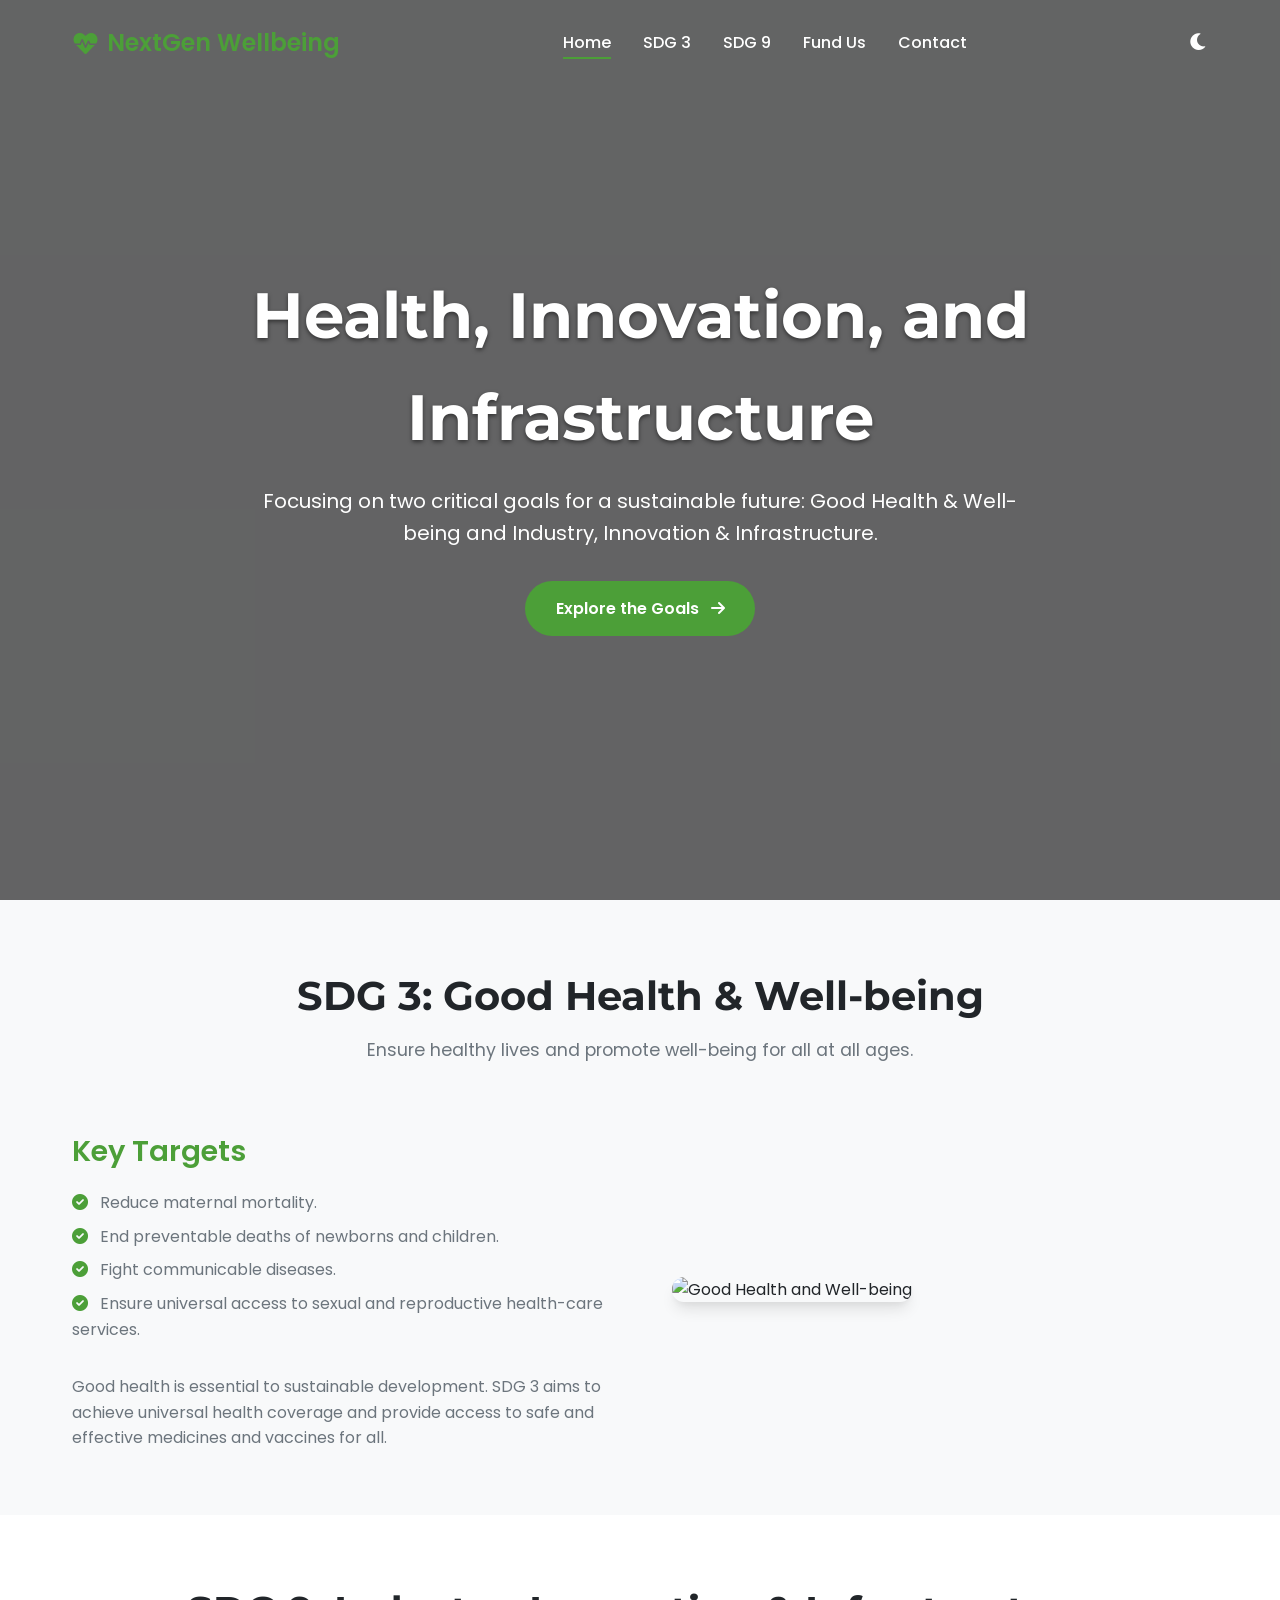
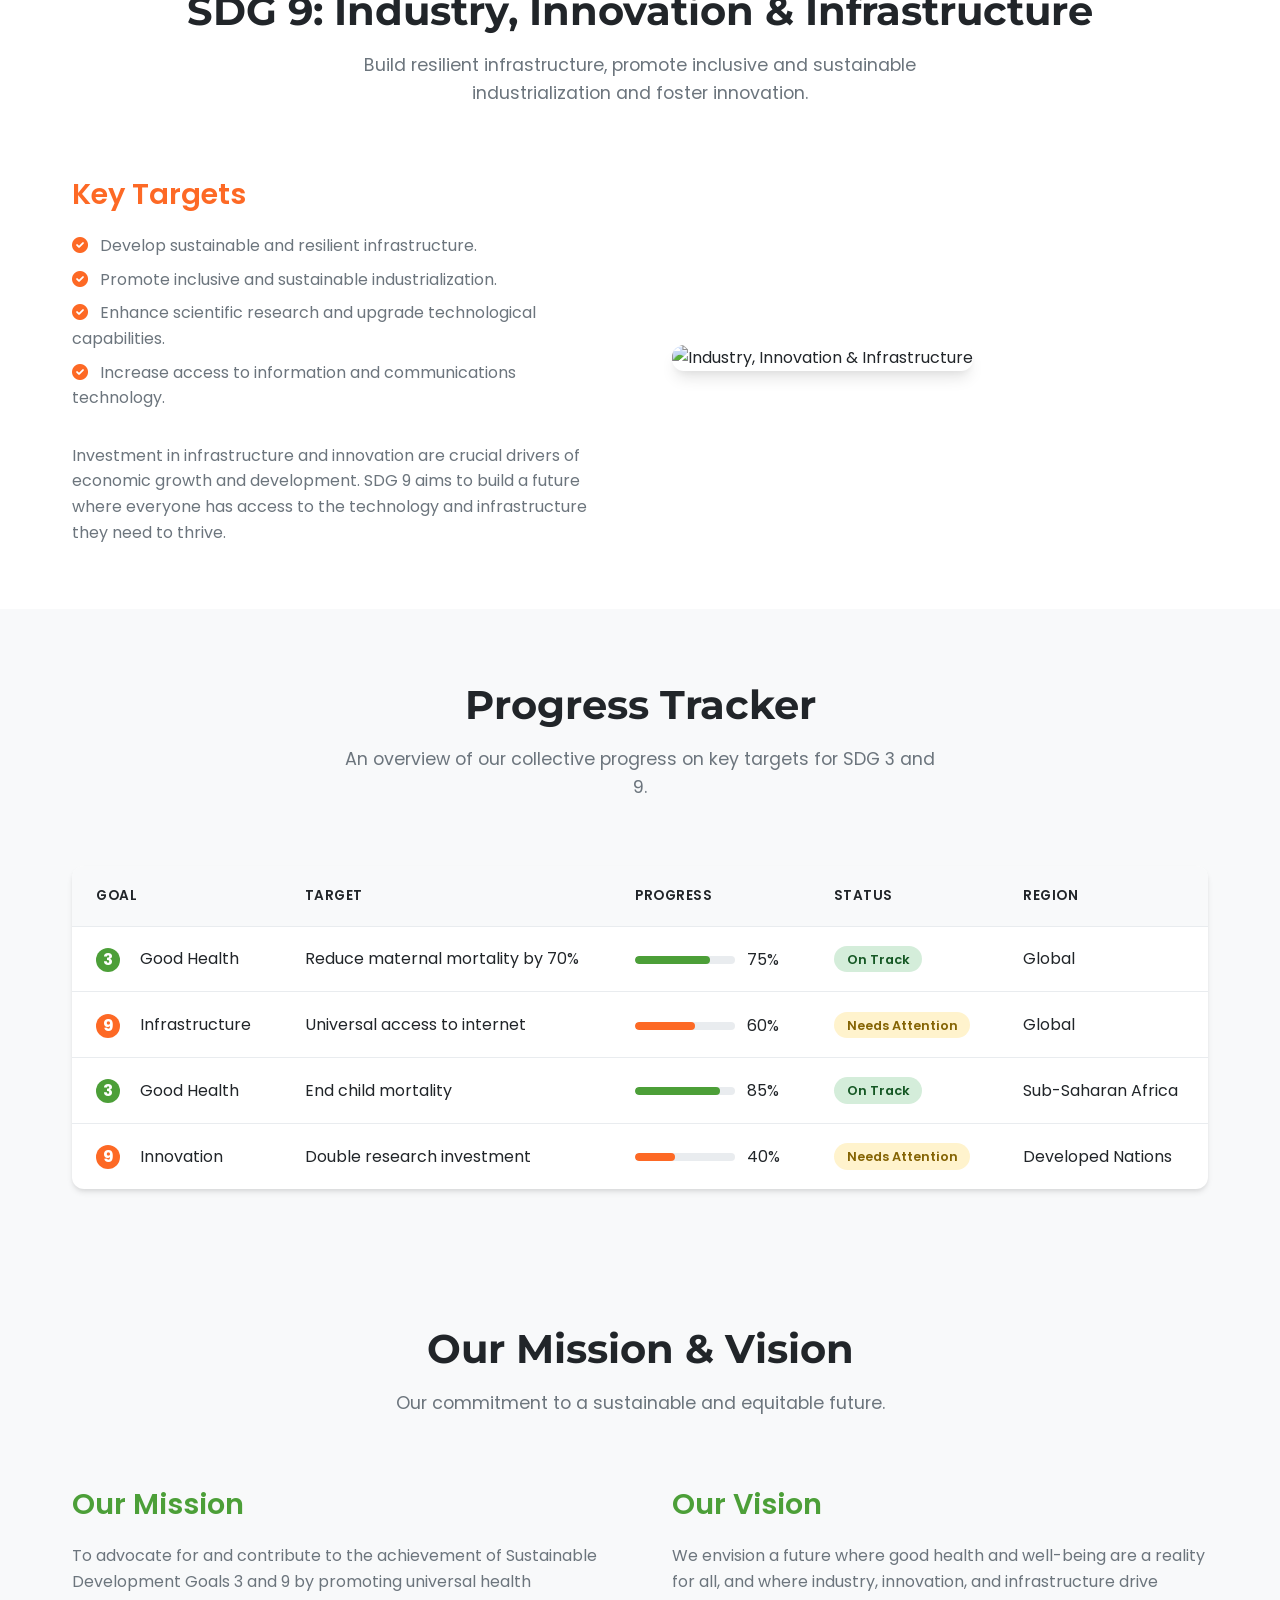
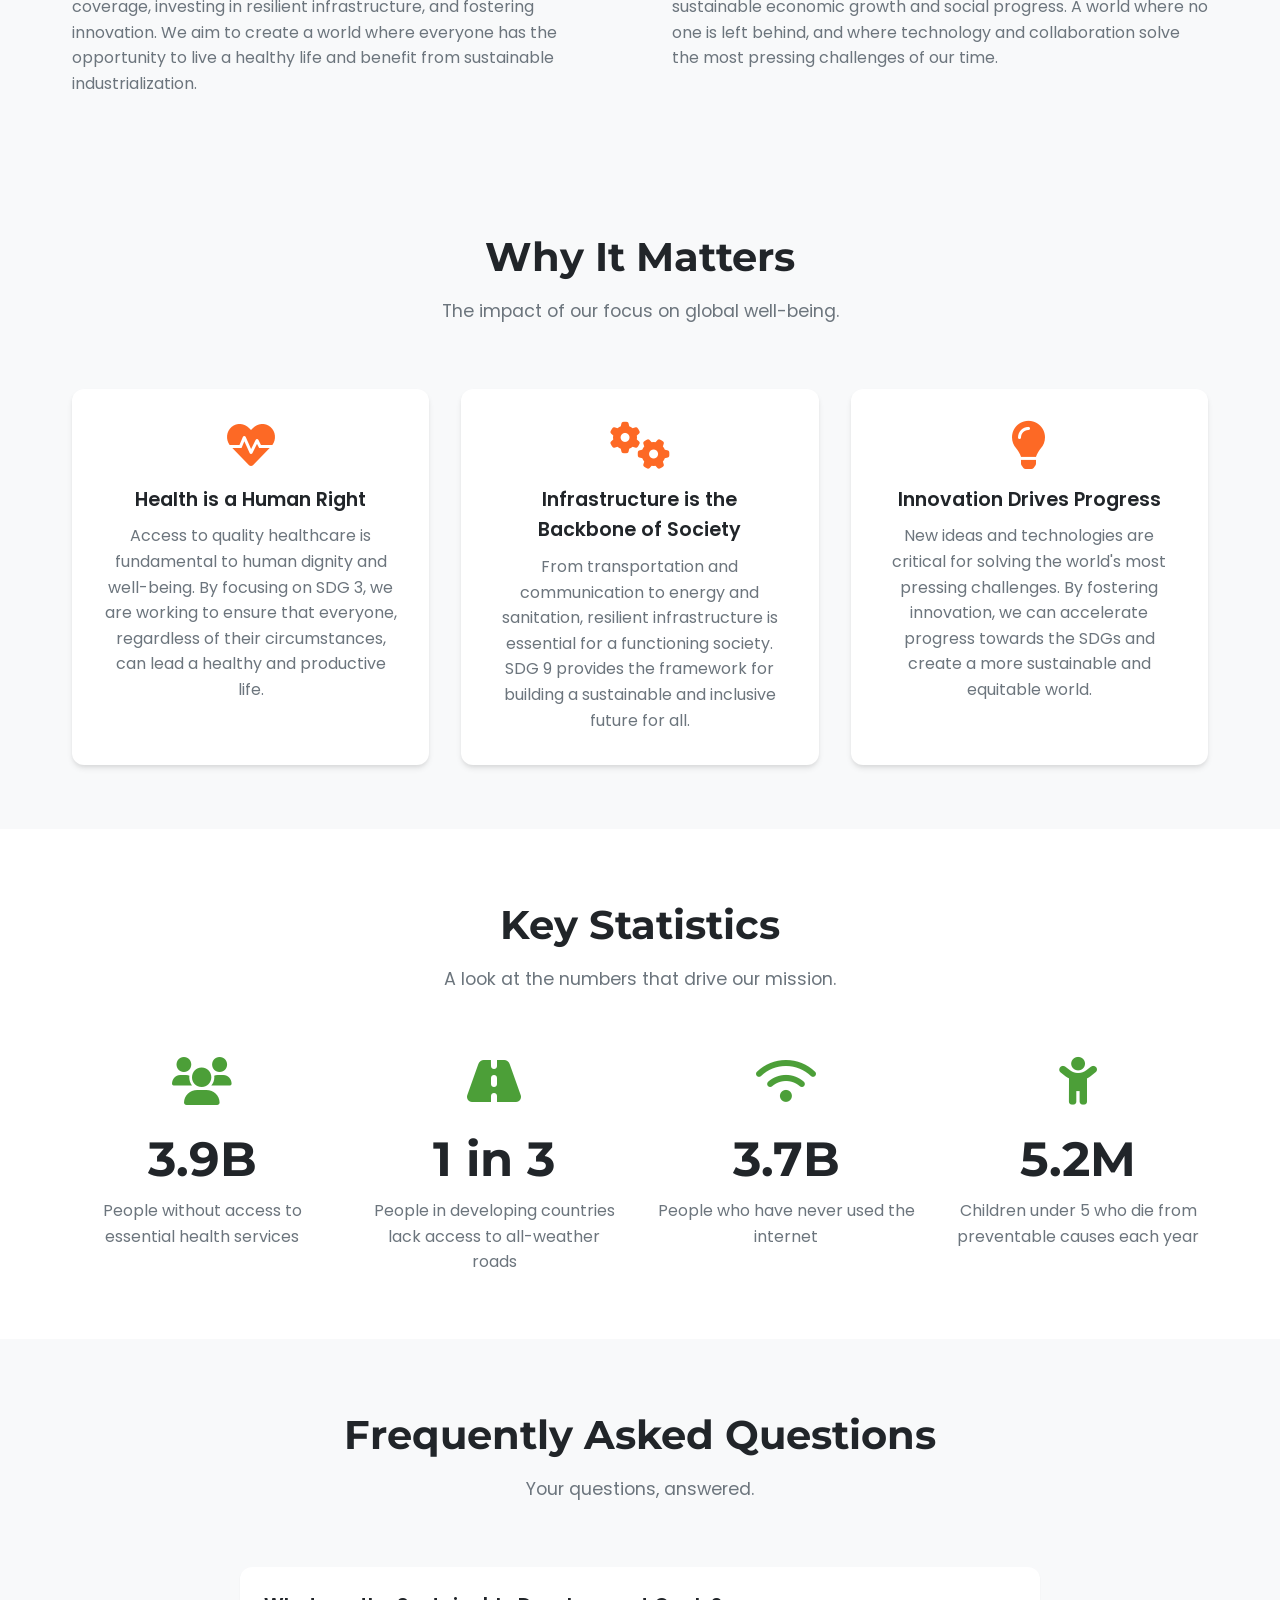
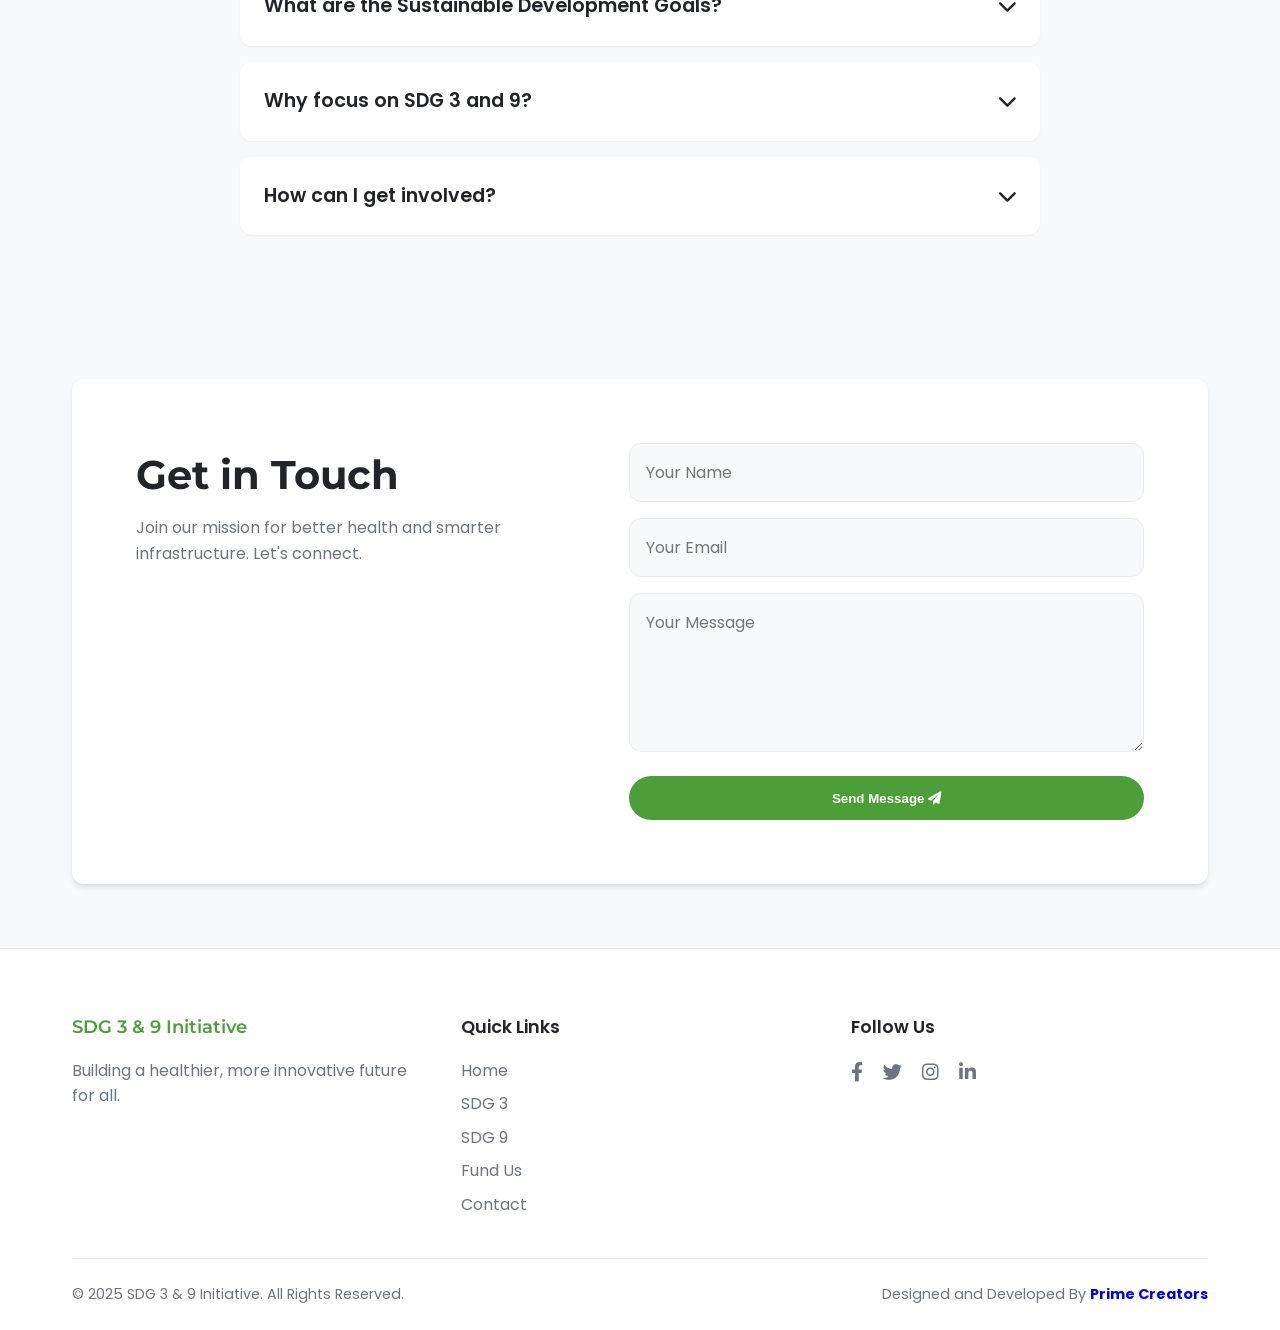
==== commit e918e6e3: "bestOne" ====
--- a/index.html
+++ b/index.html
@@ -3,26 +3,25 @@
 <head>
     <meta charset="UTF-8">
     <meta name="viewport" content="width=device-width, initial-scale=1.0">
-    <title>Sustainable Development Goals</title>
+    <title>SDG Focus: Health & Infrastructure</title>
     <link rel="stylesheet" href="style.css">
-    <link href="https://fonts.googleapis.com/css2?family=Poppins:wght@300;400;600;700&family=Roboto:wght@300;400;500&display=swap" rel="stylesheet">
+    <link href="https://fonts.googleapis.com/css2?family=Poppins:wght@300;400;600;700&family=Montserrat:wght@700&display=swap" rel="stylesheet">
     <link rel="stylesheet" href="https://cdnjs.cloudflare.com/ajax/libs/font-awesome/6.0.0/css/all.min.css">
 </head>
 <body>
     <!-- Navigation -->
     <nav class="navbar" id="navbar">
-        <div class="nav-container container">
+        <div class="container">
             <a href="#home" class="nav-logo">
-                <i class="fas fa-globe-americas"></i>
-                <span>SDG Goals</span>
+                <i class="fas fa-heartbeat"></i>
+                <span>NextGen Wellbeing</span>
             </a>
             <ul class="nav-menu" id="nav-menu">
-                <li><a href="#home" class="nav-link active">Home</a></li>
-                <li><a href="#sdgs" class="nav-link">The Goals</a></li>
-                <li><a href="#about" class="nav-link">About</a></li>
-                <li><a href="#resources" class="nav-link">Resources</a></li>
-                <li><a href="#action" class="nav-link">Take Action</a></li>
-                <li><a href="#contact" class="nav-link">Contact</a></li>
+                <li><a href="index.html" class="nav-link active">Home</a></li>
+                <li><a href="sdg3.html" class="nav-link">SDG 3</a></li>
+                <li><a href="sdg9.html" class="nav-link">SDG 9</a></li>
+                <li><a href="fundus.html" class="nav-link">Fund Us</a></li>
+                <li><a href="contact.html" class="nav-link">Contact</a></li>
             </ul>
             <div class="nav-actions">
                 <button class="theme-switcher" id="theme-switcher" aria-label="Toggle dark mode">
@@ -39,144 +38,270 @@
 
     <!-- Hero Section -->
     <header class="hero" id="home">
+        <div class="hero-overlay"></div>
         <div class="container">
             <div class="hero-content">
-                <h1 class="hero-title">The 17 Sustainable Development Goals</h1>
-                <p class="hero-subtitle">A universal call to action to end poverty, protect the planet, and ensure that all people enjoy peace and prosperity.</p>
-                <a href="#sdgs" class="btn btn-primary">Explore the Goals</a>
+                <h1 class="hero-title">Health, Innovation, and Infrastructure</h1>
+                <p class="hero-subtitle">Focusing on two critical goals for a sustainable future: Good Health & Well-being and Industry, Innovation & Infrastructure.</p>
+                <a href="#sdg3" class="btn btn-primary">Explore the Goals <i class="fas fa-arrow-right"></i></a>
             </div>
         </div>
     </header>
 
-    <!-- SDG Grid Section -->
-    <main class="sdg-section" id="sdgs">
-        <div class="container">
-            <div class="section-header">
-                <h2 class="section-title">The 17 Goals</h2>
-                <p class="section-subtitle">Click on a goal to learn more.</p>
-            </div>
-            <div class="sdg-grid">
-                <!-- SDGs will be dynamically loaded here -->
-            </div>
-        </div>
-    </main>
-
-    <!-- About Section -->
-    <section class="about-section" id="about">
-        <div class="container">
-            <div class="section-header">
-                <h2 class="section-title">About the SDGs</h2>
-                <p class="section-subtitle">A blueprint for a better future.</p>
-            </div>
-            <div class="about-content">
-                <div class="about-text">
-                    <p>The 2030 Agenda for Sustainable Development, adopted by all United Nations Member States in 2015, provides a shared blueprint for peace and prosperity for people and the planet, now and into the future. At its heart are the 17 Sustainable Development Goals (SDGs), which are an urgent call for action by all countries - developed and developing - in a global partnership.</p>
-                    <p>They recognize that ending poverty and other deprivations must go hand-in-hand with strategies that improve health and education, reduce inequality, and spur economic growth – all while tackling climate change and working to preserve our oceans and forests.</p>
-                </div>
-                <div class="about-image">
-                    <img src="about.jpg" alt="About SDGs">
-                </div>
-            </div>
-        </div>
-    </section>
-
-    <!-- Resources Section -->
-    <section class="resources-section" id="resources">
-        <div class="container">
-            <div class="section-header">
-                <h2 class="section-title">Resources</h2>
-                <p class="section-subtitle">Explore these resources to learn more about the SDGs.</p>
-            </div>
-            <div class="resources-grid">
-                <div class="resource-card">
-                    <i class="fas fa-book"></i>
-                    <h3>UN SDG Website</h3>
-                    <p>The official website for the Sustainable Development Goals.</p>
-                    <a href="https://sdgs.un.org/goals" class="btn btn-secondary" target="_blank">Learn More</a>
-                </div>
-                <div class="resource-card">
-                    <i class="fas fa-chart-line"></i>
-                    <h3>Our World in Data</h3>
-                    <p>Explore data and research on the world's largest problems.</p>
-                    <a href="https://ourworldindata.org/sdgs" class="btn btn-secondary" target="_blank">Explore Data</a>
-                </div>
-                <div class="resource-card">
-                    <i class="fas fa-bullhorn"></i>
-                    <h3>The Global Goals</h3>
-                    <p>A campaign to spread awareness of the SDGs.</p>
-                    <a href="https://www.globalgoals.org/" class="btn btn-secondary" target="_blank">Join the Campaign</a>
-                </div>
-            </div>
-        </div>
-    </section>
-
-    <!-- Take Action Section -->
-    <section class="action-section" id="action">
-        <div class="container">
-            <div class="section-header">
-                <h2 class="section-title">Take Action</h2>
-                <p class="section-subtitle">You have the power to make a difference. Here's how you can help.</p>
-            </div>
-            <div class="action-grid">
-                <div class="action-card">
-                    <i class="fas fa-hands-helping"></i>
-                    <h3>Volunteer</h3>
-                    <p>Find local organizations and volunteer your time to support the SDGs in your community.</p>
-                </div>
-                <div class="action-card">
-                    <i class="fas fa-donate"></i>
-                    <h3>Donate</h3>
-                    <p>Support organizations working on the front lines of sustainable development.</p>
-                </div>
-                <div class="action-card">
-                    <i class="fas fa-leaf"></i>
-                    <h3>Make Sustainable Choices</h3>
-                    <p>Reduce your carbon footprint by making sustainable choices in your daily life.</p>
-                </div>
-            </div>
-        </div>
-    </section>
+    <!-- SDG 3 Section -->
+    <section class="sdg-focus-section" id="sdg3">
+        <div class="container">
+            <div class="section-header">
+                <h2 class="section-title">SDG 3: Good Health & Well-being</h2>
+                <p class="section-subtitle">Ensure healthy lives and promote well-being for all at all ages.</p>
+            </div>
+            <div class="sdg-focus-content">
+                <div class="sdg-focus-text">
+                    <h3>Key Targets</h3>
+                    <ul>
+                        <li><i class="fas fa-check-circle"></i> Reduce maternal mortality.</li>
+                        <li><i class="fas fa-check-circle"></i> End preventable deaths of newborns and children.</li>
+                        <li><i class="fas fa-check-circle"></i> Fight communicable diseases.</li>
+                        <li><i class="fas fa-check-circle"></i> Ensure universal access to sexual and reproductive health-care services.</li>
+                    </ul>
+                    <p>Good health is essential to sustainable development. SDG 3 aims to achieve universal health coverage and provide access to safe and effective medicines and vaccines for all.</p>
+                </div>
+                <div class="sdg-focus-image">
+                    <img src="https://images.unsplash.com/photo-1576091160550-2173dba999ef?q=80&w=2070&auto=format&fit=crop" alt="Good Health and Well-being">
+                </div>
+            </div>
+        </div>
+    </section>
+
+    <!-- SDG 9 Section -->
+    <section class="sdg-focus-section alt" id="sdg9">
+        <div class="container">
+            <div class="section-header">
+                <h2 class="section-title">SDG 9: Industry, Innovation & Infrastructure</h2>
+                <p class="section-subtitle">Build resilient infrastructure, promote inclusive and sustainable industrialization and foster innovation.</p>
+            </div>
+            <div class="sdg-focus-content">
+                <div class="sdg-focus-image">
+                    <img src="https://images.unsplash.com/photo-1581091226825-a6a2a5aee158?q=80&w=2070&auto=format&fit=crop" alt="Industry, Innovation & Infrastructure">
+                </div>
+                <div class="sdg-focus-text">
+                    <h3>Key Targets</h3>
+                    <ul>
+                        <li><i class="fas fa-check-circle"></i> Develop sustainable and resilient infrastructure.</li>
+                        <li><i class="fas fa-check-circle"></i> Promote inclusive and sustainable industrialization.</li>
+                        <li><i class="fas fa-check-circle"></i> Enhance scientific research and upgrade technological capabilities.</li>
+                        <li><i class="fas fa-check-circle"></i> Increase access to information and communications technology.</li>
+                    </ul>
+                    <p>Investment in infrastructure and innovation are crucial drivers of economic growth and development. SDG 9 aims to build a future where everyone has access to the technology and infrastructure they need to thrive.</p>
+                </div>
+            </div>
+        </div>
+    </section>
+
+    <!-- Progress Section -->
+    <section class="progress-section" id="progress">
+        <div class="container">
+            <div class="section-header">
+                <h2 class="section-title">Progress Tracker</h2>
+                <p class="section-subtitle">An overview of our collective progress on key targets for SDG 3 and 9.</p>
+            </div>
+            <div class="table-container">
+                <table class="progress-table">
+                    <thead>
+                        <tr>
+                            <th>Goal</th>
+                            <th>Target</th>
+                            <th>Progress</th>
+                            <th>Status</th>
+                            <th>Region</th>
+                        </tr>
+                    </thead>
+                    <tbody>
+                        <tr>
+                            <td><span class="goal-icon" style="--goal-color: #4C9F38;">3</span> Good Health</td>
+                            <td>Reduce maternal mortality by 70%</td>
+                            <td>
+                                <div class="progress-bar">
+                                    <div class="progress" style="width: 75%; background-color: #4C9F38;"></div>
+                                </div>
+                                <span>75%</span>
+                            </td>
+                            <td><span class="status status-on-track">On Track</span></td>
+                            <td>Global</td>
+                        </tr>
+                        <tr>
+                            <td><span class="goal-icon" style="--goal-color: #FD6925;">9</span> Infrastructure</td>
+                            <td>Universal access to internet</td>
+                            <td>
+                                <div class="progress-bar">
+                                    <div class="progress" style="width: 60%; background-color: #FD6925;"></div>
+                                </div>
+                                <span>60%</span>
+                            </td>
+                            <td><span class="status status-needs-attention">Needs Attention</span></td>
+                            <td>Global</td>
+                        </tr>
+                        <tr>
+                            <td><span class="goal-icon" style="--goal-color: #4C9F38;">3</span> Good Health</td>
+                            <td>End child mortality</td>
+                            <td>
+                                <div class="progress-bar">
+                                    <div class="progress" style="width: 85%; background-color: #4C9F38;"></div>
+                                </div>
+                                <span>85%</span>
+                            </td>
+                            <td><span class="status status-on-track">On Track</span></td>
+                            <td>Sub-Saharan Africa</td>
+                        </tr>
+                        <tr>
+                            <td><span class="goal-icon" style="--goal-color: #FD6925;">9</span> Innovation</td>
+                            <td>Double research investment</td>
+                            <td>
+                                <div class="progress-bar">
+                                    <div class="progress" style="width: 40%; background-color: #FD6925;"></div>
+                                </div>
+                                <span>40%</span>
+                            </td>
+                            <td><span class="status status-needs-attention">Needs Attention</span></td>
+                            <td>Developed Nations</td>
+                        </tr>
+                    </tbody>
+                </table>
+            </div>
+        </div>
+    </section>
+
+    <!-- Mission and Vision Section -->
+    <section class="mission-vision-section" id="mission-vision">
+        <div class="container">
+            <div class="section-header">
+                <h2 class="section-title">Our Mission & Vision</h2>
+                <p class="section-subtitle">Our commitment to a sustainable and equitable future.</p>
+            </div>
+            <div class="mission-vision-content">
+                <div class="mission-vision-item">
+                    <h3>Our Mission</h3>
+                    <p>To advocate for and contribute to the achievement of Sustainable Development Goals 3 and 9 by promoting universal health coverage, investing in resilient infrastructure, and fostering innovation. We aim to create a world where everyone has the opportunity to live a healthy life and benefit from sustainable industrialization.</p>
+                </div>
+                <div class="mission-vision-item">
+                    <h3>Our Vision</h3>
+                    <p>We envision a future where good health and well-being are a reality for all, and where industry, innovation, and infrastructure drive sustainable economic growth and social progress. A world where no one is left behind, and where technology and collaboration solve the most pressing challenges of our time.</p>
+                </div>
+            </div>
+        </div>
+    </section>
+
+    <!-- Why It Matters Section -->
+    <section class="why-it-matters-section alt" id="why-it-matters">
+        <div class="container">
+            <div class="section-header">
+                <h2 class="section-title">Why It Matters</h2>
+                <p class="section-subtitle">The impact of our focus on global well-being.</p>
+            </div>
+            <div class="why-it-matters-content">
+                <div class="why-it-matters-item">
+                    <i class="fas fa-heartbeat"></i>
+                    <h4>Health is a Human Right</h4>
+                    <p>Access to quality healthcare is fundamental to human dignity and well-being. By focusing on SDG 3, we are working to ensure that everyone, regardless of their circumstances, can lead a healthy and productive life.</p>
+                </div>
+                <div class="why-it-matters-item">
+                    <i class="fas fa-cogs"></i>
+                    <h4>Infrastructure is the Backbone of Society</h4>
+                    <p>From transportation and communication to energy and sanitation, resilient infrastructure is essential for a functioning society. SDG 9 provides the framework for building a sustainable and inclusive future for all.</p>
+                </div>
+                <div class="why-it-matters-item">
+                    <i class="fas fa-lightbulb"></i>
+                    <h4>Innovation Drives Progress</h4>
+                    <p>New ideas and technologies are critical for solving the world's most pressing challenges. By fostering innovation, we can accelerate progress towards the SDGs and create a more sustainable and equitable world.</p>
+                </div>
+            </div>
+        </div>
+    </section>
+
+    <!-- Statistics Section -->
+    <section class="statistics-section" id="statistics">
+        <div class="container">
+            <div class="section-header">
+                <h2 class="section-title">Key Statistics</h2>
+                <p class="section-subtitle">A look at the numbers that drive our mission.</p>
+            </div>
+            <div class="statistics-content">
+                <div class="statistic-item">
+                    <i class="fas fa-users"></i>
+                    <h3 class="statistic-number">3.9B</h3>
+                    <p class="statistic-label">People without access to essential health services</p>
+                </div>
+                <div class="statistic-item">
+                    <i class="fas fa-road"></i>
+                    <h3 class="statistic-number">1 in 3</h3>
+                    <p class="statistic-label">People in developing countries lack access to all-weather roads</p>
+                </div>
+                <div class="statistic-item">
+                    <i class="fas fa-wifi"></i>
+                    <h3 class="statistic-number">3.7B</h3>
+                    <p class="statistic-label">People who have never used the internet</p>
+                </div>
+                <div class="statistic-item">
+                    <i class="fas fa-child"></i>
+                    <h3 class="statistic-number">5.2M</h3>
+                    <p class="statistic-label">Children under 5 who die from preventable causes each year</p>
+                </div>
+            </div>
+        </div>
+    </section>
+
+    <!-- FAQ Section -->
+    <section class="faq-section alt" id="faq">
+        <div class="container">
+            <div class="section-header">
+                <h2 class="section-title">Frequently Asked Questions</h2>
+                <p class="section-subtitle">Your questions, answered.</p>
+            </div>
+            <div class="faq-content">
+                <div class="faq-item">
+                    <h3 class="faq-question">What are the Sustainable Development Goals?</h3>
+                    <div class="faq-answer">
+                        <p>The Sustainable Development Goals (SDGs) are a set of 17 global goals established by the United Nations in 2015. They are a universal call to action to end poverty, protect the planet, and ensure that all people enjoy peace and prosperity by 2030.</p>
+                    </div>
+                </div>
+                <div class="faq-item">
+                    <h3 class="faq-question">Why focus on SDG 3 and 9?</h3>
+                    <div class="faq-answer">
+                        <p>SDG 3 (Good Health and Well-being) and SDG 9 (Industry, Innovation, and Infrastructure) are deeply interconnected. A healthy population is essential for a productive workforce, while a robust infrastructure is necessary to deliver healthcare services and drive economic growth. By focusing on these two goals, we can create a virtuous cycle of development.</p>
+                    </div>
+                </div>
+                <div class="faq-item">
+                    <h3 class="faq-question">How can I get involved?</h3>
+                    <div class="faq-answer">
+                        <p>There are many ways to get involved. You can start by educating yourself and others about the SDGs. You can also support organizations that are working to achieve the goals, or you can take action in your own community. Every little bit helps!</p>
+                    </div>
+                </div>
+            </div>
+        </div>
+    </section>
+
+    
 
     <!-- Contact Section -->
     <section class="contact-section" id="contact">
         <div class="container">
-            <div class="section-header">
-                <h2 class="section-title">Contact Us</h2>
-                <p class="section-subtitle">Have questions? Get in touch!</p>
-            </div>
             <div class="contact-wrapper">
                 <div class="contact-info">
-                    <h3>Get in Touch</h3>
-                    <p>We'd love to hear from you. Here's how you can reach us.</p>
-                    <div class="info-item">
-                        <i class="fas fa-map-marker-alt"></i>
-                        <p>123 SDG Street, New York, USA</p>
-                    </div>
-                    <div class="info-item">
-                        <i class="fas fa-envelope"></i>
-                        <p>contact@sdginitiative.org</p>
-                    </div>
-                    <div class="info-item">
-                        <i class="fas fa-phone-alt"></i>
-                        <p>+1 234 567 8900</p>
-                    </div>
-                </div>
-                <div class="contact-form-wrapper">
-                    <form class="contact-form">
-                        <div class="form-group">
-                            <i class="fas fa-user"></i>
-                            <input type="text" name="name" placeholder="Your Name" required>
-                        </div>
-                        <div class="form-group">
-                            <i class="fas fa-envelope"></i>
-                            <input type="email" name="email" placeholder="Your Email" required>
-                        </div>
-                        <div class="form-group">
-                            <textarea name="message" placeholder="Your Message" rows="5" required></textarea>
-                        </div>
-                        <button type="submit" class="btn btn-primary">Send Message</button>
-                    </form>
-                </div>
+                    <h2 class="section-title">Get in Touch</h2>
+                    <p>Join our mission for better health and smarter infrastructure. Let's connect.</p>
+                </div>
+                <form class="contact-form">
+                    <div class="form-group">
+                        <input type="text" name="name" placeholder="Your Name" required>
+                    </div>
+                    <div class="form-group">
+                        <input type="email" name="email" placeholder="Your Email" required>
+                    </div>
+                    <div class="form-group">
+                        <textarea name="message" placeholder="Your Message" rows="5" required></textarea>
+                    </div>
+                    <button type="submit" class="btn btn-primary">Send Message <i class="fas fa-paper-plane"></i></button>
+                </form>
             </div>
         </div>
     </section>
@@ -185,20 +310,21 @@
     <footer class="footer">
         <div class="container">
             <div class="footer-content">
-                <div class="footer-about">
-                    <h3>SDG Goals</h3>
-                    <p>Working towards a sustainable future for all.</p>
-                </div>
-                <div class="footer-links">
+                <div class="footer-col">
+                    <h3 class="footer-logo">SDG 3 & 9 Initiative</h3>
+                    <p>Building a healthier, more innovative future for all.</p>
+                </div>
+                <div class="footer-col">
                     <h3>Quick Links</h3>
                     <ul>
-                        <li><a href="#home">Home</a></li>
-                        <li><a href="#sdgs">The Goals</a></li>
-                        <li><a href="#about">About</a></li>
-                        <li><a href="#contact">Contact</a></li>
+                        <li><a href="index.html">Home</a></li>
+                        <li><a href="sdg3.html">SDG 3</a></li>
+                        <li><a href="sdg9.html">SDG 9</a></li>
+                        <li><a href="fundus.html">Fund Us</a></li>
+                        <li><a href="contact.html">Contact</a></li>
                     </ul>
                 </div>
-                <div class="footer-social">
+                <div class="footer-col">
                     <h3>Follow Us</h3>
                     <div class="social-icons">
                         <a href="#"><i class="fab fa-facebook-f"></i></a>
@@ -209,8 +335,8 @@
                 </div>
             </div>
             <div class="footer-bottom">
-                <p>&copy; 2025 SDG Initiative. All Rights Reserved.</p>
-                <p>Designed and Developed By <a href="www.primecreators.co">Prime Creators</a></p>
+                <p>&copy; 2025 SDG 3 & 9 Initiative. All Rights Reserved.</p>
+                 <p>Designed and Developed By <a href="www.primecreators.co">Prime Creators</a></p>
             </div>
         </div>
     </footer>
--- a/style.css
+++ b/style.css
@@ -1,54 +1,55 @@
 :root {
     /* Light Mode Colors */
-    --color-primary: #007bff;
+    --color-primary-sdg3: #4C9F38;
+    --color-primary-sdg9: #FD6925;
     --color-secondary: #6c757d;
-    --color-background: #f4f7f9;
+    --color-background: #f8f9fa;
     --color-surface: #ffffff;
     --color-text: #212529;
-    --color-border: #dee2e6;
+    --color-border: #e9ecef;
+    --color-muted: #6c757d;
+
+    /* Dark Mode Colors */
+    --dark-color-primary-sdg3: #6DD47E;
+    --dark-color-primary-sdg9: #FF8C42;
+    --dark-color-secondary: #adb5bd;
+    --dark-color-background: #0d1117;
+    --dark-color-surface: #161b22;
+    --dark-color-text: #c9d1d9;
+    --dark-color-border: #30363d;
+    --dark-color-muted: #8b949e;
 
     /* Typography */
     --font-primary: 'Poppins', sans-serif;
-    --font-secondary: 'Roboto', sans-serif;
-
-    /* Font Sizes */
-    --text-base: 1rem;
-    --text-lg: 1.125rem;
-    --text-xl: 1.25rem;
-    --text-2xl: 1.5rem;
-    --text-3xl: 2rem;
-    --text-4xl: 3rem;
-    --text-5xl: 4rem;
-
-    /* Spacing */
+    --font-display: 'Montserrat', sans-serif;
+
+    /* Sizing & Spacing */
+    --container-width: 1200px;
+    --radius: 12px;
+    --space-sm: 0.5rem;
     --space-md: 1rem;
-    --space-lg: 1.5rem;
-    --space-xl: 2rem;
-    --space-2xl: 4rem;
-
-    /* Radius */
-    --radius-md: 8px;
-    --radius-lg: 16px;
-
-    /* Shadows */
-    --shadow-sm: 0 1px 3px rgba(0, 0, 0, 0.05);
-    --shadow-md: 0 4px 6px rgba(0, 0, 0, 0.1);
-    --shadow-lg: 0 10px 15px rgba(0, 0, 0, 0.1);
-
-    /* Transitions */
-    --transition-fast: 0.3s ease-in-out;
-    --transition-slow: 0.5s ease-in-out;
-
-    --container-width: 1200px;
+    --space-lg: 2rem;
+    --space-xl: 4rem;
+
+    /* Transitions & Shadows */
+    --transition: 0.3s cubic-bezier(0.25, 0.8, 0.25, 1);
+    --shadow-sm: 0 1px 2px rgba(0, 0, 0, 0.05);
+    --shadow-md: 0 4px 6px -1px rgba(0, 0, 0, 0.1), 0 2px 4px -1px rgba(0, 0, 0, 0.06);
+    --shadow-lg: 0 10px 15px -3px rgba(0, 0, 0, 0.1), 0 4px 6px -2px rgba(0, 0, 0, 0.05);
+}
+
+[data-theme='light'] {
+    --color-primary: var(--color-primary-sdg3);
 }
 
 [data-theme='dark'] {
-    --color-primary: #008cff;
-    --color-secondary: #adb5bd;
-    --color-background: #121212;
-    --color-surface: #1e1e1e;
-    --color-text: #e9ecef;
-    --color-border: #343a40;
+    --color-primary: var(--dark-color-primary-sdg3);
+    --color-secondary: var(--dark-color-secondary);
+    --color-background: var(--dark-color-background);
+    --color-surface: var(--dark-color-surface);
+    --color-text: var(--dark-color-text);
+    --color-border: var(--dark-color-border);
+    --color-muted: var(--dark-color-muted);
 }
 
 * {
@@ -61,42 +62,56 @@
     font-family: var(--font-primary);
     background-color: var(--color-background);
     color: var(--color-text);
-    transition: background-color var(--transition-fast), color var(--transition-fast);
+    transition: background-color var(--transition), color var(--transition);
+    line-height: 1.6;
 }
 
 .container {
     max-width: var(--container-width);
     margin: 0 auto;
-    padding: 0 var(--space-xl);
+    padding: 0 var(--space-lg);
+    
 }
 
 /* Reusable Components */
 .btn {
-    padding: 0.75rem 1.5rem;
-    border-radius: var(--radius-md);
+    display: inline-block;
+    padding: 0.8rem 1.8rem;
+    border-radius: 50px;
     text-decoration: none;
     font-weight: 600;
-    transition: all var(--transition-fast);
-    display: inline-block;
+    transition: all var(--transition);
+    border: 2px solid transparent;
 }
 
 .btn-primary {
     background-color: var(--color-primary);
     color: #fff;
-    box-shadow: 0 4px 15px rgba(0, 123, 255, 0.2);
 }
 
 .btn-primary:hover {
     transform: translateY(-3px);
-    box-shadow: 0 6px 20px rgba(0, 123, 255, 0.3);
+    box-shadow: 0 8px 25px rgba(0, 123, 255, 0.3);
+}
+
+.btn-secondary {
+    background-color: var(--color-surface);
+    color: var(--color-primary);
+    border-color: var(--color-border);
+}
+
+.btn-secondary:hover {
+    background-color: var(--color-primary);
+    color: #fff;
+    border-color: var(--color-primary);
 }
 
 .section-header {
     text-align: center;
-    margin-bottom: var(--space-2xl);
+    margin-bottom: var(--space-xl);
     opacity: 0;
     transform: translateY(20px);
-    transition: opacity 0.5s ease, transform 0.5s ease;
+    transition: opacity 0.6s ease, transform 0.6s ease;
 }
 
 .section-header.visible {
@@ -105,14 +120,17 @@
 }
 
 .section-title {
-    font-size: var(--text-4xl);
+    font-family: var(--font-display);
+    font-size: 2.5rem;
     font-weight: 700;
-    margin-bottom: 0.5rem;
+    margin-bottom: var(--space-sm);
 }
 
 .section-subtitle {
-    font-size: var(--text-lg);
-    color: var(--color-secondary);
+    font-size: 1.1rem;
+    color: var(--color-muted);
+    max-width: 600px;
+    margin: 0 auto;
 }
 
 /* Navbar */
@@ -122,68 +140,75 @@
     left: 0;
     width: 100%;
     z-index: 1000;
-    transition: background-color var(--transition-fast), box-shadow var(--transition-fast);
-}
-
-.navbar.scrolled {
-    background-color: rgba(255, 255, 255, 0.8);
-    backdrop-filter: blur(10px);
+    transition: background-color var(--transition), box-shadow var(--transition), padding var(--transition);
+    padding: 1.5rem 0;
+}
+
+.navbar.scrolled, .sub-page .navbar {
+    background-color: var(--color-surface);
     box-shadow: var(--shadow-md);
-}
-
-[data-theme='dark'] .navbar.scrolled {
-    background-color: rgba(30, 30, 30, 0.8);
-}
-
-.nav-container {
+    padding: 1rem 0;
+}
+
+.sub-page .navbar:not(.scrolled) .nav-link {
+    color: var(--color-text);
+}
+
+.sub-page .navbar:not(.scrolled) .hamburger span {
+    background: var(--color-text);
+}
+
+.sub-page .navbar:not(.scrolled) .theme-switcher {
+    color: var(--color-text);
+}
+
+.navbar .container {
     display: flex;
     justify-content: space-between;
     align-items: center;
-    height: 70px;
 }
 
 .nav-logo {
     display: flex;
     align-items: center;
     gap: 0.5rem;
-    font-size: var(--text-xl);
-    font-weight: 600;
-    color: var(--color-primary);
+    font-size: 1.5rem;
+    font-weight: 600;
+    color: var(--color-primary-sdg3);
     text-decoration: none;
-}
-
-.nav-logo i {
-    font-size: var(--text-2xl);
 }
 
 .nav-menu {
     display: flex;
     list-style: none;
-    gap: var(--space-xl);
+    gap: var(--space-lg);
 }
 
 .nav-link {
     text-decoration: none;
     color: var(--color-text);
     font-weight: 500;
-    transition: color var(--transition-fast);
+    transition: color var(--transition);
+    position: relative;
 }
 
 .navbar:not(.scrolled) .nav-link {
     color: #fff;
 }
 
-.navbar:not(.scrolled) .theme-switcher {
-    color: #fff;
-}
-
-.navbar:not(.scrolled) .hamburger span {
-    background: #fff;
-}
-
-.nav-link:hover,
-.nav-link.active {
-    color: var(--color-primary);
+.nav-link::after {
+    content: '';
+    position: absolute;
+    bottom: -5px;
+    left: 0;
+    width: 0;
+    height: 2px;
+    background-color: var(--color-primary-sdg3);
+    transition: width var(--transition);
+}
+
+.nav-link:hover::after, .nav-link.active::after {
+    width: 100%;
 }
 
 .nav-actions {
@@ -196,463 +221,767 @@
     background: none;
     border: none;
     color: var(--color-text);
-    font-size: var(--text-lg);
+    font-size: 1.2rem;
     cursor: pointer;
-    transition: color var(--transition-fast);
+    transition: all var(--transition);
+
+}
+.theme-switcher i:hover{
+    transition: all var(--transition);
+    transform: rotate(50deg);
+}
+
+.navbar:not(.scrolled) .theme-switcher {
+    color: #fff;
 }
 
 .theme-switcher:hover {
-    color: var(--color-primary);
+    color: var(--color-primary-sdg3);
 }
 
 .hamburger {
     display: none;
+    cursor: pointer;
+}
+
+.hamburger span {
+    display: block;
+    width: 25px;
+    height: 3px;
+    margin: 5px 0;
+    background: var(--color-text);
+    transition: all var(--transition);
+}
+
+.navbar:not(.scrolled) .hamburger span {
+    background: #fff;
 }
 
 /* Hero Section */
-@keyframes hero-animation {
-    0% { background-position: center 0%; }
-    100% { background-position: center 100%; }
-}
-
 .hero {
+    position: relative;
     display: flex;
     align-items: center;
     justify-content: center;
     text-align: center;
     min-height: 100vh;
-    background: linear-gradient(rgba(0,0,0,0.3), rgba(0,0,0,0.3)), url('https://images.unsplash.com/photo-1451187580459-43490279c0fa?q=80&w=2072&auto=format&fit=crop');
-    background-size: 120%;
-    animation: hero-animation 30s infinite alternate linear;
+    background: url('https://images.unsplash.com/photo-1506126613408-eca07ce68773?q=80&w=2070&auto=format&fit=crop') no-repeat center center/cover;
+    color: #fff;
+}
+
+.hero-overlay {
+    position: absolute;
+    top: 0;
+    left: 0;
+    width: 100%;
+    height: 100%;
+    background: rgba(0, 0, 0, 0.6);
 }
 
 .hero-content {
+    position: relative;
+    z-index: 1;
     max-width: 800px;
+    animation: fadeIn 1s ease-in-out;
 }
 
 .hero-title {
-    font-size: var(--text-5xl);
+    font-family: var(--font-display);
+    font-size: 4rem;
     font-weight: 700;
-    color: #fff;
     margin-bottom: var(--space-md);
     text-shadow: 0 2px 4px rgba(0,0,0,0.5);
 }
 
 .hero-subtitle {
-    font-size: var(--text-xl);
-    color: #fff;
+    font-size: 1.25rem;
     margin-bottom: var(--space-lg);
 }
 
-/* SDG Grid Section */
-.sdg-section {
-    padding: var(--space-2xl) 0;
-}
-
-.sdg-grid {
+.hero .btn i {
+    margin-left: var(--space-sm);
+    transition: transform var(--transition);
+}
+
+.hero .btn:hover i {
+    transform: translateX(5px);
+}
+
+/* SDG Focus Section */
+.sdg-focus-section {
+    padding: var(--space-xl) 0;
+}
+
+.sdg-focus-section.alt {
+    background-color: var(--color-surface);
+}
+
+.sdg-focus-content {
     display: grid;
-    grid-template-columns: repeat(auto-fill, minmax(280px, 1fr));
-    gap: var(--space-lg);
-}
-
-.sdg-card-container {
-    perspective: 1000px;
+    grid-template-columns: 1fr 1fr;
+    gap: var(--space-xl);
+    align-items: center;
     opacity: 0;
-    transform: translateY(50px);
-    transition: opacity 0.5s ease, transform 0.5s ease;
-}
-
-.sdg-card-container.visible {
+    transform: translateY(30px);
+    transition: opacity 0.6s ease, transform 0.6s ease;
+}
+
+.sdg-focus-content.visible {
     opacity: 1;
     transform: translateY(0);
 }
 
-.sdg-card {
-    width: 100%;
-    height: 350px;
-    position: relative;
-    transform-style: preserve-3d;
-    transition: transform var(--transition-slow);
-}
-
-.sdg-card-container:hover .sdg-card {
-    transform: rotateY(180deg);
-}
-
-.card-front,
-.card-back {
-    position: absolute;
-    width: 100%;
-    height: 100%;
-    backface-visibility: hidden;
-    border-radius: var(--radius-lg);
+.sdg-focus-section.alt .sdg-focus-content {
+    grid-template-columns: 1fr 1fr;
+}
+
+.sdg-focus-section.alt .sdg-focus-image {
+    order: 2;
+}
+
+.sdg-focus-image img {
+    width: 100%;
+    border-radius: var(--radius);
+    box-shadow: var(--shadow-lg);
+}
+
+.sdg-focus-text h3 {
+    font-size: 1.8rem;
+    font-weight: 600;
+    margin-bottom: var(--space-md);
+    color: var(--color-primary-sdg3);
+}
+
+.sdg-focus-section.alt .sdg-focus-text h3 {
+    color: var(--color-primary-sdg9);
+}
+
+.sdg-focus-text ul {
+    list-style: none;
+    margin-bottom: var(--space-lg);
+}
+
+.sdg-focus-text ul li {
+    margin-bottom: var(--space-sm);
+    color: var(--color-muted);
+}
+
+.sdg-focus-text ul li i {
+    color: var(--color-primary-sdg3);
+    margin-right: var(--space-sm);
+}
+
+.sdg-focus-section.alt .sdg-focus-text ul li i {
+    color: var(--color-primary-sdg9);
+}
+
+.sdg-focus-text p {
+    color: var(--color-muted);
+}
+
+/* Progress Section */
+.progress-section {
+    padding: var(--space-xl) 0;
+    background-color: var(--color-background);
+}
+
+.table-container {
+    overflow-x: auto;
+    background: var(--color-surface);
+    border-radius: var(--radius);
     box-shadow: var(--shadow-md);
-    display: flex;
-    flex-direction: column;
-    justify-content: center;
-    align-items: center;
+    opacity: 0;
+    transform: translateY(30px);
+    transition: opacity 0.6s ease, transform 0.6s ease;
+}
+
+.table-container.visible {
+    opacity: 1;
+    transform: translateY(0);
+}
+
+.progress-table {
+    width: 100%;
+    border-collapse: collapse;
+    text-align: left;
+}
+
+.progress-table th, .progress-table td {
+    padding: 1.2rem 1.5rem;
+    border-bottom: 1px solid var(--color-border);
+}
+
+.progress-table thead {
+    background-color: var(--color-background);
+}
+
+.progress-table th {
+    font-weight: 600;
+    text-transform: uppercase;
+    font-size: 0.85rem;
+    letter-spacing: 0.5px;
+}
+
+.progress-table tbody tr:last-child td {
+    border-bottom: none;
+}
+
+.goal-icon {
+    display: inline-block;
+    width: 24px;
+    height: 24px;
+    line-height: 24px;
     text-align: center;
-    padding: var(--space-lg);
-}
-
-.card-front {
-    background-color: var(--color-surface);
-    border-top: 5px solid var(--goal-color);
-}
-
-.card-back {
+    border-radius: 50%;
     background-color: var(--goal-color);
     color: #fff;
-    transform: rotateY(180deg);
-}
-
-.goal-number {
-    font-size: 3rem;
     font-weight: 700;
-    color: var(--goal-color);
-}
-
-.card-front .goal-title {
-    font-size: var(--text-xl);
-    font-weight: 600;
-}
-
-.card-back .goal-description {
-    font-size: var(--text-base);
+    margin-right: var(--space-md);
+}
+
+.progress-bar {
+    width: 100px;
+    height: 8px;
+    background-color: var(--color-border);
+    border-radius: 4px;
+    overflow: hidden;
+    display: inline-block;
+    margin-right: var(--space-sm);
+}
+
+.progress {
+    height: 100%;
+    border-radius: 4px;
+}
+
+.progress-table td span {
+    vertical-align: middle;
+}
+
+.status {
+    padding: 0.3rem 0.8rem;
+    border-radius: 50px;
+    font-weight: 600;
+    font-size: 0.8rem;
+}
+
+.status-on-track {
+    background-color: #d4edda;
+    color: #155724;
+}
+
+.status-needs-attention {
+    background-color: #fff3cd;
+    color: #856404;
+}
+
+.status-achieved {
+    background-color: #cce5ff;
+    color: #004085;
+}
+
+/* Contact Section */
+.contact-section {
+    padding: var(--space-xl) 0;
+}
+
+.contact-wrapper {
+    display: grid;
+    grid-template-columns: 1fr 1.2fr;
+    gap: var(--space-xl);
+    background: var(--color-surface);
+    padding: var(--space-xl);
+    border-radius: var(--radius);
+    box-shadow: var(--shadow-md);
+    opacity: 0;
+    transform: translateY(30px);
+    transition: opacity 0.6s ease, transform 0.6s ease;
+}
+
+.contact-wrapper.visible {
+    opacity: 1;
+    transform: translateY(0);
+}
+
+.contact-info .section-title {
+    text-align: left;
+}
+
+.contact-info p {
+    color: var(--color-muted);
     margin-bottom: var(--space-lg);
 }
 
-.card-back .btn {
-    background: #fff;
-    color: var(--goal-color);
-}
-
-/* About Section */
-.about-section {
-    padding: var(--space-2xl) 0;
+.info-item {
+    display: flex;
+    align-items: center;
+    gap: var(--space-md);
+    margin-bottom: var(--space-md);
+    color: var(--color-muted);
+}
+
+.info-item i {
+    color: var(--color-primary-sdg3);
+    margin-right: var(--space-sm);
+}
+
+.contact-form .form-group {
+    margin-bottom: var(--space-md);
+}
+
+.contact-form input,
+.contact-form textarea {
+    width: 100%;
+    padding: 1rem;
+    border: 1px solid var(--color-border);
+    border-radius: var(--radius);
+    background: var(--color-background);
+    color: var(--color-text);
+    font-family: var(--font-primary);
+    font-size: 1rem;
+    transition: border-color var(--transition), box-shadow var(--transition);
+}
+
+.contact-form input:focus,
+.contact-form textarea:focus {
+    outline: none;
+    border-color: var(--color-primary-sdg3);
+    box-shadow: 0 0 0 3px rgba(76, 159, 56, 0.1);
+}
+
+.contact-form textarea {
+    resize: vertical;
+}
+
+.contact-form .btn {
+    width: 100%;
+}
+
+/* Footer */
+.footer {
     background-color: var(--color-surface);
-}
-
-.about-content {
+    padding: var(--space-xl) 0 0;
+    border-top: 1px solid var(--color-border);
+}
+
+.footer-content {
+    display: grid;
+    grid-template-columns: repeat(auto-fit, minmax(220px, 1fr));
+    gap: var(--space-lg);
+    margin-bottom: var(--space-lg);
+}
+
+.footer-col h3 {
+    font-size: 1.1rem;
+    font-weight: 600;
+    margin-bottom: var(--space-md);
+}
+
+.footer-logo {
+    font-family: var(--font-display);
+    font-size: 1.5rem;
+    font-weight: 700;
+    color: var(--color-primary-sdg3);
+}
+
+.footer-col p {
+    color: var(--color-muted);
+}
+
+.footer-col ul {
+    list-style: none;
+}
+
+.footer-col ul li a {
+    color: var(--color-muted);
+    text-decoration: none;
+    display: block;
+    margin-bottom: var(--space-sm);
+    transition: color var(--transition);
+}
+
+.footer-col ul li a:hover {
+    color: var(--color-primary-sdg3);
+}
+
+.social-icons a {
+    color: var(--color-muted);
+    font-size: 1.2rem;
+    margin-right: var(--space-md);
+    transition: color var(--transition);
+}
+
+.social-icons a:hover {
+    color: var(--color-primary-sdg3);
+}
+
+.footer-bottom {
+    text-align: center;
+    color: var(--color-muted);
+    padding: 1.5rem 0;
+    border-top: 1px solid var(--color-border);
+    font-size: 0.9rem;
+    display: flex;
+    align-items: center;
+    justify-content: space-between;
+}
+.footer-bottom a{
+    text-decoration: none;
+    font-weight: bold;
+}
+
+/* Mission and Vision Section */
+.mission-vision-section {
+    padding: var(--space-xl) 0;
+}
+
+.mission-vision-content {
     display: grid;
     grid-template-columns: 1fr 1fr;
-    gap: var(--space-2xl);
-    align-items: center;
+    gap: var(--space-xl);
     opacity: 0;
-    transform: translateY(50px);
-    transition: opacity 0.5s ease, transform 0.5s ease;
-}
-
-.about-content.visible {
+    transform: translateY(30px);
+    transition: opacity 0.6s ease, transform 0.6s ease;
+}
+
+.mission-vision-content.visible {
     opacity: 1;
     transform: translateY(0);
 }
 
-.about-text p {
-    font-size: var(--text-lg);
-    line-height: 1.6;
-    margin-bottom: var(--space-md);
-}
-
-.about-image img {
-    width: 100%;
-    border-radius: var(--radius-lg);
-    box-shadow: var(--shadow-lg);
-}
-
-/* Resources Section */
-.resources-section {
-    padding: var(--space-2xl) 0;
-}
-
-.resources-grid {
+.mission-vision-item h3 {
+    font-size: 1.8rem;
+    font-weight: 600;
+    margin-bottom: var(--space-md);
+    color: var(--color-primary-sdg3);
+}
+
+.mission-vision-item p {
+    color: var(--color-muted);
+}
+
+/* Why It Matters Section */
+.why-it-matters-section {
+    padding: var(--space-xl) 0;
+}
+
+.why-it-matters-content {
     display: grid;
     grid-template-columns: repeat(auto-fit, minmax(280px, 1fr));
     gap: var(--space-lg);
     opacity: 0;
-    transform: translateY(50px);
-    transition: opacity 0.5s ease, transform 0.5s ease;
-}
-
-.resources-grid.visible {
+    transform: translateY(30px);
+    transition: opacity 0.6s ease, transform 0.6s ease;
+}
+
+.why-it-matters-content.visible {
     opacity: 1;
     transform: translateY(0);
 }
 
-.resource-card {
+.why-it-matters-item {
+    text-align: center;
+    padding: var(--space-lg);
     background: var(--color-surface);
-    border-radius: var(--radius-lg);
-    padding: var(--space-md);
+    border-radius: var(--radius);
+    box-shadow: var(--shadow-md);
+}
+
+.why-it-matters-item i {
+    font-size: 3rem;
+    color: var(--color-primary-sdg9);
+    margin-bottom: var(--space-md);
+}
+
+.why-it-matters-item h4 {
+    font-size: 1.2rem;
+    font-weight: 600;
+    margin-bottom: var(--space-sm);
+}
+
+.why-it-matters-item p {
+    color: var(--color-muted);
+}
+
+/* Statistics Section */
+.statistics-section {
+    padding: var(--space-xl) 0;
+    background-color: var(--color-surface);
+}
+
+.statistics-content {
+    display: grid;
+    grid-template-columns: repeat(auto-fit, minmax(220px, 1fr));
+    gap: var(--space-lg);
     text-align: center;
-    box-shadow: var(--shadow-md);
-    transition: transform var(--transition-fast), box-shadow var(--transition-fast);
-}
-
-.resource-card:hover {
-    transform: translateY(-5px);
-    box-shadow: var(--shadow-lg);
-}
-
-.resource-card i {
-    font-size: 2.5rem;
-    color: var(--color-primary);
-    margin-bottom: var(--space-md);
-}
-
-.resource-card h3 {
-    font-size: var(--text-xl);
-    font-weight: 600;
-    margin-bottom: 0.5rem;
-}
-
-.resource-card p {
-    color: var(--color-secondary);
-    margin-bottom: var(--space-lg);
-}
-
-.btn-secondary {
-    background-color: var(--color-secondary);
-    color: #fff;
-}
-
-.btn-secondary:hover {
-    background-color: var(--color-primary);
-}
-
-/* Take Action Section */
-.action-section {
-    padding: var(--space-2xl) 0;
-    background-color: var(--color-surface);
-}
-
-.action-grid {
-    display: grid;
-    grid-template-columns: repeat(auto-fit, minmax(280px, 1fr));
-    gap: var(--space-lg);
     opacity: 0;
-    transform: translateY(50px);
-    transition: opacity 0.5s ease, transform 0.5s ease;
-}
-
-.action-grid.visible {
+    transform: translateY(30px);
+    transition: opacity 0.6s ease, transform 0.6s ease;
+}
+
+.statistics-content.visible {
     opacity: 1;
     transform: translateY(0);
 }
 
-.action-card {
-    background: var(--color-background);
-    border-radius: var(--radius-lg);
-    padding: var(--space-lg);
-    text-align: center;
-    box-shadow: var(--shadow-md);
-    transition: transform var(--transition-fast), box-shadow var(--transition-fast);
-}
-
-.action-card:hover {
-    transform: translateY(-5px);
-    box-shadow: var(--shadow-lg);
-}
-
-.action-card i {
-    font-size: 2.5rem;
-    color: var(--color-primary);
-    margin-bottom: var(--space-md);
-}
-
-.action-card h3 {
-    font-size: var(--text-xl);
-    font-weight: 600;
-    margin-bottom: 0.5rem;
-}
-
-.action-card p {
-    color: var(--color-secondary);
-}
-
-/* Contact Section */
-.contact-section {
-    padding: var(--space-2xl) 0;
-}
-
-.contact-wrapper {
-    display: grid;
-    grid-template-columns: 1fr 1.5fr;
-    gap: var(--space-2xl);
-    align-items: center;
+.statistic-item i {
+    font-size: 3rem;
+    color: var(--color-primary-sdg3);
+    margin-bottom: var(--space-md);
+}
+
+.statistic-number {
+    font-family: var(--font-display);
+    font-size: 3rem;
+    font-weight: 700;
+}
+
+.statistic-label {
+    color: var(--color-muted);
+}
+
+/* FAQ Section */
+.faq-section {
+    padding: var(--space-xl) 0;
+}
+
+.faq-content {
+    max-width: 800px;
+    margin: 0 auto;
     opacity: 0;
-    transform: translateY(50px);
-    transition: opacity 0.5s ease, transform 0.5s ease;
-}
-
-.contact-wrapper.visible {
+    transform: translateY(30px);
+    transition: opacity 0.6s ease, transform 0.6s ease;
+}
+
+.faq-content.visible {
     opacity: 1;
     transform: translateY(0);
 }
 
-.contact-info h3 {
-    font-size: var(--text-2xl);
-    font-weight: 600;
-    margin-bottom: var(--space-md);
-}
-
-.contact-info p {
-    color: var(--color-secondary);
-    margin-bottom: var(--space-lg);
-}
-
-.info-item {
+.faq-item {
+    background: var(--color-surface);
+    border-radius: var(--radius);
+    margin-bottom: var(--space-md);
+    box-shadow: var(--shadow-sm);
+}
+
+.faq-question {
+    font-size: 1.2rem;
+    font-weight: 600;
+    padding: 1.5rem;
+    cursor: pointer;
+    position: relative;
+}
+
+.faq-question::after {
+    content: '\f078';
+    font-family: 'Font Awesome 6 Free';
+    font-weight: 900;
+    position: absolute;
+    right: 1.5rem;
+    transition: transform var(--transition);
+}
+
+.faq-item.active .faq-question::after {
+    transform: rotate(180deg);
+}
+
+.faq-answer {
+    max-height: 0;
+    overflow: hidden;
+    transition: max-height 0.5s ease-in-out;
+}
+
+.faq-answer p {
+    padding: 0 1.5rem 1.5rem;
+    color: var(--color-muted);
+}
+
+/* Country Data Section */
+.country-data-section {
+    padding: var(--space-xl) 0;
+    background-color: var(--color-background);
+}
+
+.map-container {
+    position: relative;
+    width: 100%;
+    height: 500px;
+    background: var(--color-surface);
+    border-radius: var(--radius);
+    box-shadow: var(--shadow-md);
+}
+
+#world-map {
+    width: 100%;
+    height: 100%;
+}
+
+.datamaps-subunit {
+    cursor: pointer;
+}
+
+.map-info-box {
+    position: absolute;
+    top: 20px;
+    right: 20px;
+    width: 300px;
+    background: var(--color-surface);
+    padding: var(--space-lg);
+    border-radius: var(--radius);
+    box-shadow: var(--shadow-lg);
+    opacity: 0;
+    transform: translateX(20px);
+    transition: opacity 0.3s ease, transform 0.3s ease;
+}
+
+.map-info-box.visible {
+    opacity: 1;
+    transform: translateX(0);
+}
+
+.map-info-box h3 {
+    font-size: 1.5rem;
+    font-weight: 600;
+    margin-bottom: var(--space-md);
+}
+
+.map-info-box p {
+    margin-bottom: var(--space-sm);
+}
+
+.map-info-box .stat {
     display: flex;
-    align-items: center;
-    gap: var(--space-md);
-    margin-bottom: var(--space-md);
-}
-
-.info-item i {
-    font-size: var(--text-xl);
-    color: var(--color-primary);
-}
-
-.contact-form-wrapper {
+    justify-content: space-between;
+    margin-bottom: var(--space-sm);
+}
+
+.map-info-box .stat-label {
+    font-weight: 600;
+}
+
+/* Country Data Section */
+.country-data-section {
+    padding: var(--space-xl) 0;
+    background-color: var(--color-background);
+}
+
+.map-container {
+    position: relative;
+    width: 100%;
+    height: 500px;
     background: var(--color-surface);
-    padding: var(--space-xl);
-    border-radius: var(--radius-lg);
+    border-radius: var(--radius);
+    box-shadow: var(--shadow-md);
+}
+
+#world-map {
+    width: 100%;
+    height: 100%;
+}
+
+.datamaps-subunit {
+    cursor: pointer;
+}
+
+.map-info-box {
+    position: absolute;
+    top: 20px;
+    right: 20px;
+    width: 300px;
+    background: var(--color-surface);
+    padding: var(--space-lg);
+    border-radius: var(--radius);
     box-shadow: var(--shadow-lg);
-}
-
-.contact-form .form-group {
-    position: relative;
-    margin-bottom: var(--space-lg);
-}
-
-.contact-form .form-group i {
-    position: absolute;
-    top: 50%;
-    left: 1rem;
-    transform: translateY(-50%);
-    color: var(--color-secondary);
-}
-
-.contact-form input,
-.contact-form textarea {
-    width: 100%;
-    padding: 1rem 1rem 1rem 3rem;
-    border: 1px solid var(--color-border);
-    border-radius: var(--radius-md);
-    background: var(--color-background);
-    color: var(--color-text);
-    font-family: var(--font-primary);
-    font-size: var(--text-base);
-    transition: border-color var(--transition-fast);
-}
-
-.contact-form input:focus,
-.contact-form textarea:focus {
-    outline: none;
-    border-color: var(--color-primary);
-}
-
-.contact-form textarea {
-    resize: vertical;
-    padding-left: 3rem;
-}
-
-.contact-form .btn-primary {
-    width: 100%;
-    padding: 1rem;
-    cursor: pointer;
-    font-size: var(--text-lg);
-}
-
-/* Footer */
-.footer {
-    background-color: var(--color-surface);
-    padding: var(--space-2xl) 0;
-    border-top: 1px solid var(--color-border);
-}
-
-.footer-content {
-    display: grid;
-    grid-template-columns: repeat(auto-fit, minmax(250px, 1fr));
-    gap: var(--space-2xl);
-    margin-bottom: var(--space-2xl);
-}
-
-.footer-about h3, .footer-links h3, .footer-social h3 {
-    font-size: var(--text-lg);
-    font-weight: 600;
-    margin-bottom: var(--space-md);
-}
-
-.footer-about p {
-    color: var(--color-secondary);
-}
-
-.footer-links ul {
-    list-style: none;
-}
-
-.footer-links ul li a {
-    color: var(--color-secondary);
-    text-decoration: none;
-    margin-bottom: 0.5rem;
-    display: inline-block;
-    transition: color var(--transition-fast);
-}
-
-.footer-links ul li a:hover {
-    color: var(--color-primary);
-}
-
-.social-icons a {
-    color: var(--color-secondary);
-    font-size: var(--text-xl);
-    margin-right: var(--space-md);
-    transition: color var(--transition-fast);
-}
-
-.social-icons a:hover {
-    color: var(--color-primary);
-}
-
-.footer-bottom {
-    text-align: center;
-    color: var(--color-secondary);
-    padding-top: var(--space-lg);
+    opacity: 0;
+    transform: translateX(20px);
+    transition: opacity 0.3s ease, transform 0.3s ease;
+}
+
+.map-info-box.visible {
+    opacity: 1;
+    transform: translateX(0);
+}
+
+.map-info-box h3 {
+    font-size: 1.5rem;
+    font-weight: 600;
+    margin-bottom: var(--space-md);
+}
+
+.map-info-box p {
+    margin-bottom: var(--space-sm);
+}
+
+.map-info-box .stat {
     display: flex;
-    align-items: center;
     justify-content: space-between;
-    border-top: 1px solid var(--color-border);
-}
-.footer-bottom a{
-    text-decoration: none;
-    font-weight: bold;
+    margin-bottom: var(--space-sm);
+}
+
+.map-info-box .stat-label {
+    font-weight: 600;
 }
 
 /* Responsive Design */
+@media (max-width: 992px) {
+    .sdg-focus-content, .contact-wrapper {
+        grid-template-columns: 1fr;
+    }
+
+    .sdg-focus-section.alt .sdg-focus-image {
+        order: 0;
+    }
+}
+
 @media (max-width: 768px) {
     .hamburger {
         display: flex;
+        flex-direction: column;
     }
 
     .nav-menu {
         position: fixed;
-        top: 70px;
-        left: -100%;
-        width: 100%;
-        height: calc(100vh - 70px);
+        top: 0;
+        right: -100%;
+        width: 80%;
+        height: 100vh;
         background: var(--color-surface);
         flex-direction: column;
         align-items: center;
-        padding-top: var(--space-2xl);
+        justify-content: center;
         gap: var(--space-lg);
-        transition: left var(--transition-fast);
+        transition: right var(--transition);
+        box-shadow: var(--shadow-lg);
     }
 
     .nav-menu.active {
-        left: 0;
+        right: 0;
     }
 
+    .nav-link {
+        color: var(--color-text);
+    }
+
     .hero-title {
-        font-size: var(--text-4xl);
+        font-size: 3rem;
     }
-}
+
+    .footer-content {
+        text-align: center;
+    }
+
+    .social-icons {
+        margin: 0 auto;
+    }
+}
+
+@keyframes fadeIn {
+    from { opacity: 0; transform: translateY(20px); }
+    to { opacity: 1; transform: translateY(0); }
+}
+
+.page-header .container{
+    margin-top: 75px;
+    padding-bottom: 25px;
+}
